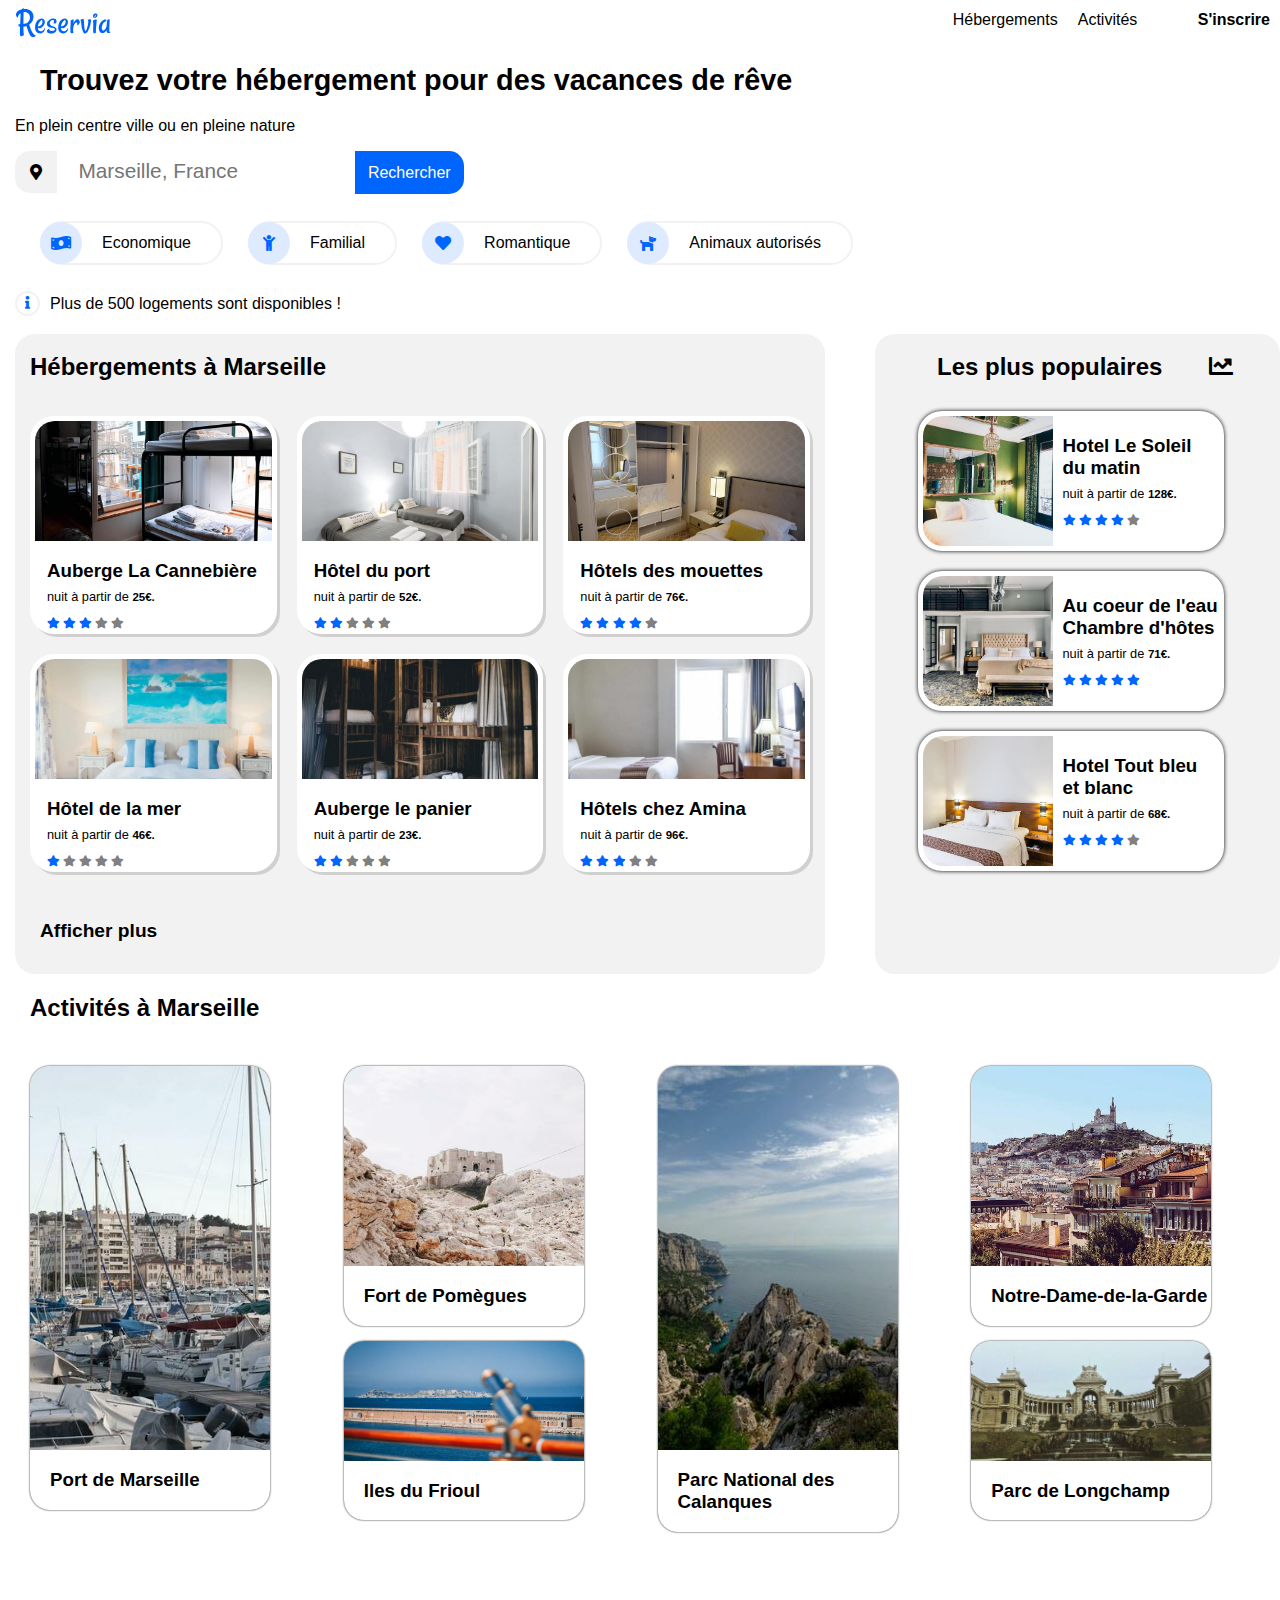
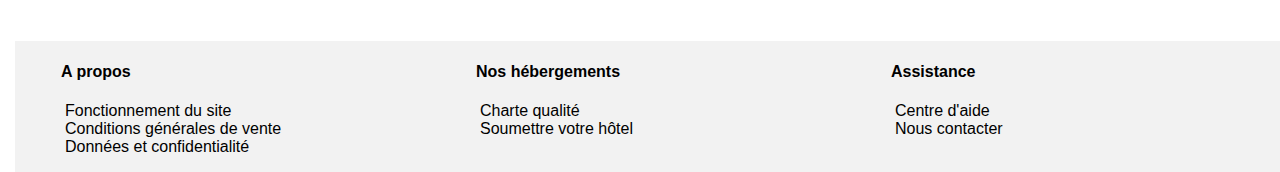
==== index.html @ 9b4f4263 "Add files via upload" ====
<!DOCTYPE html>
<html lang="fr">
  <head>
   
      <meta http-equiv="Content-type" content="text/html; charset=utf-8"/>
       <link rel="icon" href="favicon.ico" />
      <meta name="viewport" content="width=device-width, initial-scale=1.0" />
        <title>Réservia</title>
     

<link rel="preconnect" href="https://fonts.gstatic.com">
    <link href="https://fonts.googleapis.com/css2?family=Raleway:wght@200;400;600;700&display=swap" rel="stylesheet">



                  
          <link href="https://cdnjs.cloudflare.com/ajax/libs/font-awesome/5.15.1/css/all.min.css" rel="stylesheet" />
    
        
        
        <link rel="stylesheet" href="css_P2.css">
        
        
   <!--

  <link rel="stylesheet" href="divers/semantique.css">
  
        <link rel="stylesheet" href="divers/hr.css">
  
  <link rel="stylesheet" href="css/debug0.css"> -->
<style>

</style>
  

</head>
    
    <body>
     
     
      <header>                                                  <!-- Header -->
           
            <img src="images/Reservia.svg" class="logo" alt="logo de Reservia" />
            <!-- Navigation Bar  -->
            <nav>
            <a href="#Hebergements" class="navCAtegory">Hébergements</a>
            <a href="#activiteBox"  class="navCAtegory">Activités</a>
            </nav>
            
            <a href="#" class="navinscrire">S'inscrire</a>
        </header>
        
    
      
      <h1>Trouvez votre hébergement pour des vacances de rêve</h1>
      
      <p> En plein centre ville ou en pleine nature</p>
      
     <form name="rechechehotel">
          <div id="line_search">
      <i class="fas fa-map-marker-alt"> </i>
      
        <input type="text" id="lieux" name="lieux" placeholder="Marseille, France">
        <label class="bt_search">
        <input type="submit" id="input_search" value=""><span></span>
        </label>
    
        
        </div>
        
         <br><!--  en trop! betise les filtres!!!!!!!!!!!!!!!!!!!!!-->
        
          
          <div id="liste_filtres">
            
          <label class="filtre">
  <input type="checkbox"  name="choix" value="cheap">
 <i class="fas fa-money-bill-wave fa-xs icone"></i><span class="filtre_txt">Economique</span>
</label>


<label class="filtre">
  <input type="checkbox" name="choix" value="family">
 <i class="fas fa-child fa-xs icone"></i><span class="filtre_txt">Familial</span>
</label>
<label class="filtre">
  <input type="checkbox"  name="choix" value="love">
   <i class="fas fa-heart fa-xs icone"></i><span class="filtre_txt">Romantique</span>
</label>
<label class="filtre">
  <input type="checkbox" name="choix" value="pet">
  <i class="fas fa-dog fa-xs icone"></i><span class="filtre_txt">Animaux autorisés</span>
</label>

          </div><!-- fin id="liste_filtres" -->
  
         </form>
         
         <div class="info_dispo"><p> <i class="fas fa-info"></i></p><p>
         Plus de 500 logements sont disponibles !</p>
         </div>
          
            
<main id="Hebergements"> <!--pour l'ancre et eviter une balise-->
  <section id="leshotelsBox">
   
    
   
    
    <h2>Hébergements à Marseille</h2>
  
  <div class=les_annonces1>
  
    
   <!--édité le 07/07/2021, 21:03:29-->


   
      <article class="annonce1"><a href="#">
          <div class="cadrephoto_1">
              <img src="images/hotels/marcus-loke-WQJvWU_HZFo-unsplash.jpg
              " alt="Photo auberge la Cannebière"/>
          </div>
          <div class="annonce1_text">
                <h3>Auberge La Cannebière</h3>
                <p>nuit à partir de <strong>25€.</strong></p>
                 <div class="les_etoiles etoile3 ">
                             <i class="fas fa-star"></i>
                             <i class="fas fa-star"></i>
                             <i class="fas fa-star"></i>
                             <i class="fas fa-star"></i>
                             <i class="fas fa-star"></i>
		          </div>
          </div></a>
      </article><!--fin de annonce 1 :  0-->
  
     
   
      <article class="annonce1"><a href="#">
          <div class="cadrephoto_1">
              <img src="images/hotels/fred-kleber-gTbaxaVLvsg-unsplash.jpg
              " alt="Photo Hôtel du port"/>
          </div>
          <div class="annonce1_text">
                <h3>Hôtel du port</h3>
                <p>nuit à partir de <strong>52€.</strong></p>
                 <div class="les_etoiles etoile2 ">
                             <i class="fas fa-star"></i>
                             <i class="fas fa-star"></i>
                             <i class="fas fa-star"></i>
                             <i class="fas fa-star"></i>
                             <i class="fas fa-star"></i>
		          </div>
          </div></a>
      </article><!--fin de annonce 1 :  1-->
  
     
   
      <article class="annonce1"><a href="#">
          <div class="cadrephoto_1">
              <img src="images/hotels/reisetopia-B8WIgxA_PFU-unsplash.jpg
              " alt="Photo Hôtels des mouettes"/>
          </div>
          <div class="annonce1_text">
                <h3>Hôtels des mouettes</h3>
                <p>nuit à partir de <strong>76€.</strong></p>
                 <div class="les_etoiles etoile4 ">
                             <i class="fas fa-star"></i>
                             <i class="fas fa-star"></i>
                             <i class="fas fa-star"></i>
                             <i class="fas fa-star"></i>
                             <i class="fas fa-star"></i>
		          </div>
          </div></a>
      </article><!--fin de annonce 1 :  2-->
  
     
   
      <article class="annonce1"><a href="#">
          <div class="cadrephoto_1">
              <img src="images/hotels/annie-spratt-Eg1qcIitAuA-unsplash.jpg
              " alt="Photo Hôtel de la mer"/>
          </div>
          <div class="annonce1_text">
                <h3>Hôtel de la mer</h3>
                <p>nuit à partir de <strong>46€.</strong></p>
                 <div class="les_etoiles etoile1 ">
                             <i class="fas fa-star"></i>
                             <i class="fas fa-star"></i>
                             <i class="fas fa-star"></i>
                             <i class="fas fa-star"></i>
                             <i class="fas fa-star"></i>
		          </div>
          </div></a>
      </article><!--fin de annonce 1 :  3-->
  
     
   
      <article class="annonce1"><a href="#">
          <div class="cadrephoto_1">
              <img src="images/hotels/nicate-lee-kT-ZyaiwBe0-unsplash.jpg
              " alt="Photo Auberge le panier"/>
          </div>
          <div class="annonce1_text">
                <h3>Auberge le panier</h3>
                <p>nuit à partir de <strong>23€.</strong></p>
                 <div class="les_etoiles etoile2 ">
                             <i class="fas fa-star"></i>
                             <i class="fas fa-star"></i>
                             <i class="fas fa-star"></i>
                             <i class="fas fa-star"></i>
                             <i class="fas fa-star"></i>
		          </div>
          </div></a>
      </article><!--fin de annonce 1 :  4-->
  
     
   
      <article class="annonce1"><a href="#">
          <div class="cadrephoto_1">
              <img src="images/hotels/febrian-zakaria-M6S1WvfW68A-unsplash.jpg
              " alt="Photo Hôtels chez Amina"/>
          </div>
          <div class="annonce1_text">
                <h3>Hôtels chez Amina</h3>
                <p>nuit à partir de <strong>96€.</strong></p>
                 <div class="les_etoiles etoile3 ">
                             <i class="fas fa-star"></i>
                             <i class="fas fa-star"></i>
                             <i class="fas fa-star"></i>
                             <i class="fas fa-star"></i>
                             <i class="fas fa-star"></i>
		          </div>
          </div></a>
      </article><!--fin de annonce 1 :  5-->
  
     <!--fin édition-->
  
     
   
   
     
     </div>
     
    
    <h5>Afficher plus</h5>
</section><!-- fin leshotelsBox -->


 <section id="city_hotelspopu"><h2>Les plus populaires <i class="fas fa-chart-line"></i> </h2>
 
 
 <!--édité le 07/07/2021, 21:04:15-->


      <a  href="#">
      <article class="annonce2">
          <div class="cadrephoto_2">
              <img src="images/hotels/emile-guillemot-Bj_rcSC5XfE-unsplash.jpg" alt="Photo Hotel Le Soleil du matin"/>
          </div>
          <div class="annonce2_text">
              <h3>Hotel Le Soleil du matin</h3>
              <p>nuit à partir de <strong>128€.</strong></p>
              
              
               <div class="les_etoiles etoile4 ">
                             <i class="fas fa-star"></i>
                             <i class="fas fa-star"></i>
                             <i class="fas fa-star"></i>
                             <i class="fas fa-star"></i>
                             <i class="fas fa-star"></i>
		          </div>
          </div>
     </article>
     </a><!--fin de annonce2 0-->

     
      <a  href="#">
      <article class="annonce2">
          <div class="cadrephoto_2">
              <img src="images/hotels/aw-creative-VGs8z60yT2c-unsplash.jpg" alt="Photo Au coeur de l'eau Chambre d'hôtes"/>
          </div>
          <div class="annonce2_text">
              <h3>Au coeur de l'eau Chambre d'hôtes</h3>
              <p>nuit à partir de <strong>71€.</strong></p>
              
              
               <div class="les_etoiles etoile5 ">
                             <i class="fas fa-star"></i>
                             <i class="fas fa-star"></i>
                             <i class="fas fa-star"></i>
                             <i class="fas fa-star"></i>
                             <i class="fas fa-star"></i>
		          </div>
          </div>
     </article>
     </a><!--fin de annonce2 1-->

     
      <a  href="#">
      <article class="annonce2">
          <div class="cadrephoto_2">
              <img src="images/hotels/febrian-zakaria-sjvU0THccQA-unsplash.jpg" alt="Photo Hotel Tout bleu et blanc"/>
          </div>
          <div class="annonce2_text">
              <h3>Hotel Tout bleu et blanc</h3>
              <p>nuit à partir de <strong>68€.</strong></p>
              
              
               <div class="les_etoiles etoile4 ">
                             <i class="fas fa-star"></i>
                             <i class="fas fa-star"></i>
                             <i class="fas fa-star"></i>
                             <i class="fas fa-star"></i>
                             <i class="fas fa-star"></i>
		          </div>
          </div>
     </article>
     </a><!--fin de annonce2 2-->

     
<!--fin édition-->
     
 
  </section><!--fin logements populaires-->
  
</main><!--fin id="resultatslogements"-->




<section id="activiteBox">
    <div><h2>Activités à Marseille</h2></div>
    
    <div id="city_activ">
      
     <!--édité le 07/07/2021, 20:54:02-->

<article class="activboxH"><a  href="#">
        <div class="cadrephoto_3" >
          <img src="images/activites/reno-laithienne-QUgJhdY5Fyk-unsplash.jpg
          " alt="photo du Port de Marseille">
          </div>
              <h3>Port de Marseille</h3></a>
    </article>

    <article class="activboxH"><a  href="#">
        <div class="cadrephoto_3" >
          <img src="images/activites/paul-hermann-QFTrLdQIRhI-unsplash.jpg
          " alt="photo du Fort de Pomègues">
          </div>
              <h3>Fort de Pomègues</h3></a>
    </article>

    <article class="activboxH"><a  href="#">
        <div class="cadrephoto_3" >
          <img src="images/activites/kevin-hikari-rV_Qd1l-VXg-unsplash.jpg
          " alt="Photo des Iles du Frioul">
          </div>
              <h3>Iles du Frioul</h3></a>
    </article>

    <article class="activboxH"><a  href="#">
        <div class="cadrephoto_3" >
          <img src="images/activites/kilyan-sockalingum-NR8-cBCN3aI-unsplash.jpg
          " alt="Photo Parc National des Calanques">
          </div>
              <h3>Parc National des Calanques</h3></a>
    </article>

    <article class="activboxH"><a  href="#">
        <div class="cadrephoto_3" >
          <img src="images/activites/florian-wehde-xW9e8gdotxI-unsplash.jpg
          " alt="Photo de Notre-Dame-de-la-Garde">
          </div>
              <h3>Notre-Dame-de-la-Garde</h3></a>
    </article>

    <article class="activboxH"><a  href="#">
        <div class="cadrephoto_3" >
          <img src="images/activites/lena-paulin-wH2-EJoDcV0-unsplash.jpg
          " alt="Photo du Parc de Longchamp">
          </div>
              <h3>Parc de Longchamp</h3></a>
    </article>

    <!--fin édition-->
      
      
    </div>
      
    </section>
    









        <!-- Footer -->
        <footer>
   
			<div class="foot_txt">
				<h4><a href="divers/index_make.html">A propos</a></h4>
 					<ul>
 						<li>Fonctionnement du site</li>
 						<li>Conditions générales de vente</li>
 						<li>Données et confidentialité</li>
 					</ul>
 				</div>

 			<div class="foot_txt">
 				<h4>Nos hébergements</h4>
 					<ul>
 						<li>Charte qualité</li>
 						<li>Soumettre votre hôtel</li>
 					</ul>
 			</div>

 			<div class="foot_txt">
 				<h4>Assistance</h4>
 					<ul>
 						<li>Centre d'aide</li>
 						<li>Nous contacter</li>
 					</ul>
 			</div>
 			
		</footer>
  
 <!--<script src="divers/P2_js.js"></script> -->
    </body>
</html>
---- css_P2.css ----
/*
Bleu                             #0065FC
  Bleu clair                      #DEEBFF
  Gris                             #F2F2F2

   
*/

/* ____________ à deplacer___________*/

/* ____________ à deplacer___________*/

@import url("https://fonts.googleapis.com/css2?family=Raleway&display=swap");

body {
  max-width: 1280px;
  margin: 0 auto;
  position: relative;

      font-family: "Raleway-Regular","Arial"," Verdana", "sans-serif";
      /*utilisation des polices sur la totalité de la page */
  font-size: 100%; /* nota bene 100% = 16px  - Ailleurs mettre combien de rem - par ex au lieu de 32px mettre 2rem */
  font-size: 1em;
  
  /**/
  padding-left: 15px;
}

a {
  text-decoration: none;
  cursor: pointer;
  color: black;
}


h1 {
  padding-left: 25px;
  font-weight: bolder;
  font-size: 1.8em;
}

h2 {
  padding-left: 15px;
  font-weight: bolder;
  font-size: 1.5em;
}
ul {
 /* list-style-type: none; */
}
h5{ padding-left: 25px;
    font-size: 1.2em;}

* {
  box-sizing: border-box;
}

/*_________________________________________

________________header _________________
*/

*_________________________________________

________________header _________________
*/


/*pbme back-up -redondance*/

header nav a,
.navinscrire {
  text-align: center;
  margin-left: 1em;
  margin-right: 1em;
  padding-top: 1em;
  border-top: 1px solid transparent;
  color: #000;
}


header nav a:hover,
.navinscrire:hover {
  border-top: 1px solid #0065fc;
  color: #0065fc;
}


.navCAtegory {
  width: 120px;
  display: flex;
  justify-content: space-between;

  gap: 20px;
}

/*news*/

.navinscrire {
  padding:10px;
  font-weight: bold;
   border-top: 1px solid transparent;
}

header, header nav{
 
 flex-wrap: wrap;
 display: flex;
  flex-direction: row ;
 
justify-content: flex-end;
}

header nav a{
  text-align:center;
  margin-left: 5px;
  border-top: 1px solid transparent;
  padding:10px;
color:#000;
}
header img{
    margin-right: auto;
}
header a:hover {
  color: grey;
}

header nav a:hover{
  border-top: 1px solid #0065fc;
  color:#0065fc;
}

/*_________________________________________

________________formulaire _________________*/


.titre_filtre {font-size: 1.2em;
  font-weight: bold;
}


#lieux {
    padding-top: 4px;
    padding-bottom: 4px;
    padding-left: 15px;
    border-color: transparent;
    font-size: 1.3em;
}
#lieux:focus {
  border-color: blue;
  }
  
  
  

.filtre .fas{
   display: flex;
    width: 42px;
    height: 42px;
    margin-left:-2px;
    color: #0065FC;
    background-color: #DEEBFF;
    align-items: center;left:;
    justify-content: center;
    font-size: 1rem;
   
  border-radius: 50%;
}


.fa-map-marker-alt {
  padding: 13px 15px;
  border-radius: 15px 0 0 15px;
  background-color: #f2f2f2;
  cursor: pointer;
}

.fa-info {
  font-size: 0.8em;
  padding: 4px;
  margin-right: 8px;
  width: 15px;
  color: #0065fc;
  height: 15px;
  /*
    */
  text-align: center;
  border: 1px solid #f2f2f2;
  border-radius: 50%;
}


.bt_search {
  padding: 13px 13px;
  font-size: 1em;
  color: white;
  background-color: #0065fc;
  border-radius: 0 15px 15px 0;
  cursor: pointer;
}

.bt_search:after{
  content: "Rechercher";
}
.bt_search:hover{box-shadow: 0px 0px 2px #000000;}

.fa,
.fas {
  font-weight: 900;
}



#liste_filtres {
  display: flex;
  align-items: center;
  position: relative;
  flex-flow: row wrap;
 }
 
.filtre {
  display: flex;
  align-items: center;
  border: #f2f2f2 solid 2px;
  height: 44px;
  border-radius:22px;
  margin-left: 25px;
 margin-top: 10px;
  margin-bottom: 10px;
  padding-right: 30px;
  
  /* counter-increment: numero_f; */
  cursor: pointer;
}

  
  .filtre:hover{border:#0065fc solid 2px;}
  
  .filtre:hover .fas,
  .filtre input:checked  ~ .fas{
    color: white;
    background-color: #0065fc;}
  
  .filtre:hover .filtre_txt{color:#0065fc;}
 
/* .filtre input:checked  ~ .filtre {
     background-color: red;
 }*/

 input:checked  ~ .filtre_txt {
  color: #0065fc;text-decoration: underline #0065fc;
 }
 


    
 /* filtre version 1
 input:checked ~ .filtre{
  background-color: #DEEBFF;
  border:#0065fc solid 2px;
}
input:checked ~ .filtre.fas{
    border:#0065fc solid 2px;
}
 
 
 BUG à venir !important!important!important
 */
.filtre input ,#input_search, label input{
  position: absolute;
  opacity: 0;
  cursor: pointer;
  height: 0;
  width: 0;
}

.filtre_txt {
  padding-left: 20px;
}

liste_filtres p {
  font-size: 1, 3em;
}
.fa-info{
    display: flex;
    color: #0065FC;
    border:#F2F2F2 solid 2px;
    width: 25px;
    height: 25px;
    border-radius: 50%;
    justify-content: center;
    align-items: center;
    margin-bottom: 2px;
    margin-right: 10px;
}

.info_dispo {display: flex;align-items: center;}

.infos p {
  	font-size: 1.1em;
  	margin-left: 0;
  	margin-top: 20px;
}

/*____________________________________________
____________________________ hebergement and co
________________________________________________

*/


main {
  display: flex;
  flex-flow: row wrap;
  justify-content: space-between;
  gap: 30px;
   /*
  
  margin: 0 50px;

  gap: 50px;
  oups */
}

#leshotelsBox {
  display: flex;
  flex-direction: column;
  flex-wrap: wrap;
  border-radius: 20px;
  background: #f2f2f2;

  /*padding: 10px*/
  flex: 2;
}

#city_hotelspopu
   {
 
    display:flex;
    flex:1;
    flex-direction: column;
    align-items:center;
   /*  justify-content:center;*/
   border-radius: 20px;
   background:#F2F2F2;
   margin-left:20px;
  
     }

#city_activ {
  /*border: 1px solid blue; */
  display: flex;
  flex-direction: column;
  flex-wrap: wrap;
  margin-left: 50px;
  height: 600px;
  padding: 10px;
}



/*____________________________________________
____________________________ cadre photo
________________________________________________

*/
.cadrephoto_1 {
  height: 120px;
  border-radius: 20px 20px 0 0;
  overflow: hidden;
}

.cadrephoto_2 {
  /* a factoriser ? */
  height: 130px;
  width: 130px;
  min-width: 130px;
  border-radius: 20px 0 0 20px;
  overflow: hidden;
}
.cadrephoto_3{
  height: 120px;
  flex 1;
  /*width: 240px*/;
  border-radius: 20px 20px 0 0;
  overflow: hidden;
  
}

.cadrephoto_1 img,
.cadrephoto_2 img,
.cadrephoto_3 img {
  object-fit: cover;
  width: 100%;
  height: 100%;
}

/*____________________________________________
____________________________ "hotel normaux"
________________________________________________

*/


.les_annonces1 {
  display: flex;
  gap: 10px;
  flex-wrap: wrap;
  padding: 10px;
}

.annonce1 {
  display: flex;
  flex-direction: column;

  margin: 5px;
  border: 5px solid #fff;
  border-radius: 24px;
  background: #fff;
  width: 180px;
  box-shadow: 3px 3px hsl(0, 0%, 50%, 0.3);
  /*box-shadow: 0px 0px 8px #000000;*/
  flex: 1;
  min-width: 240px;
}
.annonce1:hover{cursor: pointer;}
.annonce1_text {
display: flex;
flex-direction:column;
/*justify-content: flex-start;
line-height: 1px;
*/
margin-left: 12px;
  margin-top: 0px;
}

/*____________________________________________
____________________________ hotel popu
________________________________________________

*/
.fa-chart-line{margin-left: 40px}

.annonce2 {
  display: flex;
  margin: 10px;
  border: 5px solid #fff;
  border-radius: 24px;
  width: 90%;
  max-width: 320px;
  /*height: 140px;*/
  background: white;
  box-shadow: 0px 0px 4px #000000;
}


.annonce2_text {
  flex 3;
   /*background: red;*/
   
  min-width 100px;
  margin-left: 10px;
  
  margin-top: 0px;
}


/*________________________________________________
                gestion des étoiles
                .etoile0 .fa-star{color: grey;}
__________________________________________________*/

.les_etoiles{ font-size: 0.7em;
    color: grey;
}



.etoile1 .fa-star:nth-child(1){color: #0065FC;}

.etoile2 .fa-star:nth-child(1),.etoile2 .fa-star:nth-child(2) {color: #0065FC;}
.etoile3 .fa-star:nth-child(1), .etoile3 .fa-star:nth-child(2), .etoile3 .fa-star:nth-child(3){color: #0065FC;}
.etoile4 .fa-star:nth-child(1), .etoile4 .fa-star:nth-child(2), .etoile4 .fa-star:nth-child(3),.etoile4 .fa-star:nth-child(4){color: #0065FC;}
.etoile5 .fa-star{color: #0065FC;}
/*____________________________________________
____________________________ Activité
________________________________________________

*/

/*.activboxH:nth-child(3n-3) .cadrephoto_3 {
  height: 240px;
 
} */


 #city_activ {padding-left:0px;margin-left:0px;}

.activboxH:nth-child(3n-2) .cadrephoto_3 {
  height: 384px;
}
.activboxH:nth-child(3n-1) .cadrephoto_3 {
  height: 200px;
}

.activboxH {
  display: flex;
  flex-direction: column;
  margin-top: 15px;
  margin-left: 15px;
  border-radius: 20px;
  background: #fff;
  width: 240px;
  box-shadow: 0px 0px 2px #000000;
}

.activboxH p {
  margin-left: 12px;
}

.activboxH:hover {
  background: #f2f2f2;
  box-shadow: 0px 0px 4px #000000;
  cursor: pointer;
   transition: background-color 0.2s;
}

.activboxH h3{padding-left: 20px}



.annonce1_text > p ,.annonce2_text > p {
  font-size: 0.9em;
  line-height : 1.2;
 /* margin: 0px;
  padding:0px; */
}

.annonce1_text p ,.annonce2_text  p{
  
  font-size: 0.8em;
  margin-top: -12px;
  padding:0px;
}
.annonce1_text strong, .annonce2_text strong {
  font-size: 0.9em;
}

.les_annonces2 {
  display: flex;
  width: 100%;
  flex-grow: 1;

}




footer {
  background: #f2f2f2;
  display: flex;
  justify-content: space-between;
  padding-right: 40px;
  flex-wrap: wrap;
  gap: 20px;
}

footer .foot_txt {
  flex: 28%;
  padding-left: 10px;
  /*display: flex;
  justify-content: flex-start;
  
  flex-direction: column;
  */
  
  
}

footer h4 {
   padding-left: 36px;
  
}
footer li {
 list-style-type: none;
  cursor: pointer;
}
footer li:hover{
color: #0065FC;
}




/*_____________________

----------- @media query
_____________________*/


@media only screen and (max-width: 990px) {
  
  #city_activ {
    height: auto;
    align-items: center;
    
     margin-left: 50px;
    /*justify-content: center;*/
    width: 80px;
    
  }
  
.activboxH:nth-child(3n-2)  {
  min-width: 450px;
}
.activboxH:nth-child(3n-1)  {
  min-width: 300px;
}
.activboxH:nth-child(3n) {
  min-width: 160px;
}
  
  main {flex-wrap: wrap-reverse}
 #city_hotelspopu {
   
    width: 100%;
    margin-left: 0px;
    margin-bottom: 10px;
    border-radius: 0px;
  }
  
}

/*_____________________

----------- @media query
_____________________*/

@media only screen and (max-width: 767px) {
  
  .annonce2 {
    min-width:330px;
  }
  .activboxH  {
  min-width: 90%px;
}
  
}
/*_____________________

----------- @media query
_____________________*/

@media only screen and (max-width: 700px) {
  
 header nav{width:100%;
   justify-content:center;
 }
 
 header nav a{
   width:100%;
 }
 
.subscribe {
    order: 2;
  }
  header nav {
    order: 3;
  }
  
  header nav{
    color:red;
    width:100%;}
  
 header nav a{
   width:50%;  
border-bottom: 1px solid transparent;
     }
     
   header nav a:hover{border-bottom: 1px solid #0065fc;border-top: 1px solid transparent;}
  
  /*--------manip formulaire-------------*/

 .titre_filtre {width:100%;}

 .bt_search{border-radius:15px; }
  
 .bt_search:after{
  font-family: 'Font Awesome 5 Free';
   content: "\f002";
font-weight: 900;color:white;
  }
  
  
   #city_activ {padding-left:0px;margin-left:0px;}/*De base?*/
   
 
  

  
  
}

@media only screen and (max-width: 450px) {
 /* body{
      Betise_____
     padding-left: 0px;
  } */
  
  #city_hotelspopu, footer {
      margin-left:-15px;
      width:100%;
  }
  
   
  
  .annonce2,.annonce1 {
    width:90%;}
  #lieux {
    width: 150px;
   padding-left: 5px;
 font-size: 1em;
}
.filtre{
 padding-left: 2px;
 font-size: 0.8em;   
    }


footer{
        /*flex-direction: column;*/
    }
/*.numero_f()*/
  
}
---- divers/semantique.css ----
/*
css pouranalyse semantique rapide
*/

nav: after {


    content: '';
   /* position: absolute;*/
    top: -3px;
    left: -3px;
    bottom: -3px;
    right: -3px;
    border: 1px #888 solid;
}

section{
 /* border: 1px green solid;*/
   outline: solid 4px rgba(0, 255, 0, 0.6);
   counter-increment: numero_1;
  
}
section:before{
    content: 'balise section 'counter(numero_1);
    color: green;
  
}

main{outline: solid 4px rgba(255, 0, 0, 0.6);}

main:before{
    content: 'balise main';
    color: red;
  
}
article{
  /*border: 1px blue solid;*/
   outline: solid 4px rgba(0, 0, 255, 0.6);
    counter-increment: numero_2;
}
article:before{
    content: 'tag article 'counter(numero_1)'-'counter(numero_2);
    color: blue;
  
}
footer{border: 1px coral solid;}
footer:before{
    content: 'balise footer';
    color: coral;
  
}
header{border: 1px olive solid;}
header:before{
    content: 'balise header';
    color: olive;
  
}
nav{border: 1px orange solid;}
nav:before{
    content: 'balise nav';
    color: orange;
    
  
}
aside{border: 1px red solid;}

aside:before{
    content: 'balise aside';
    color: red;
    
  
}
form{border: 1px olive solid;
  background-color: #F8F8FF;
}
form:before{
    content: 'balise form';
    color: olive;
  
}
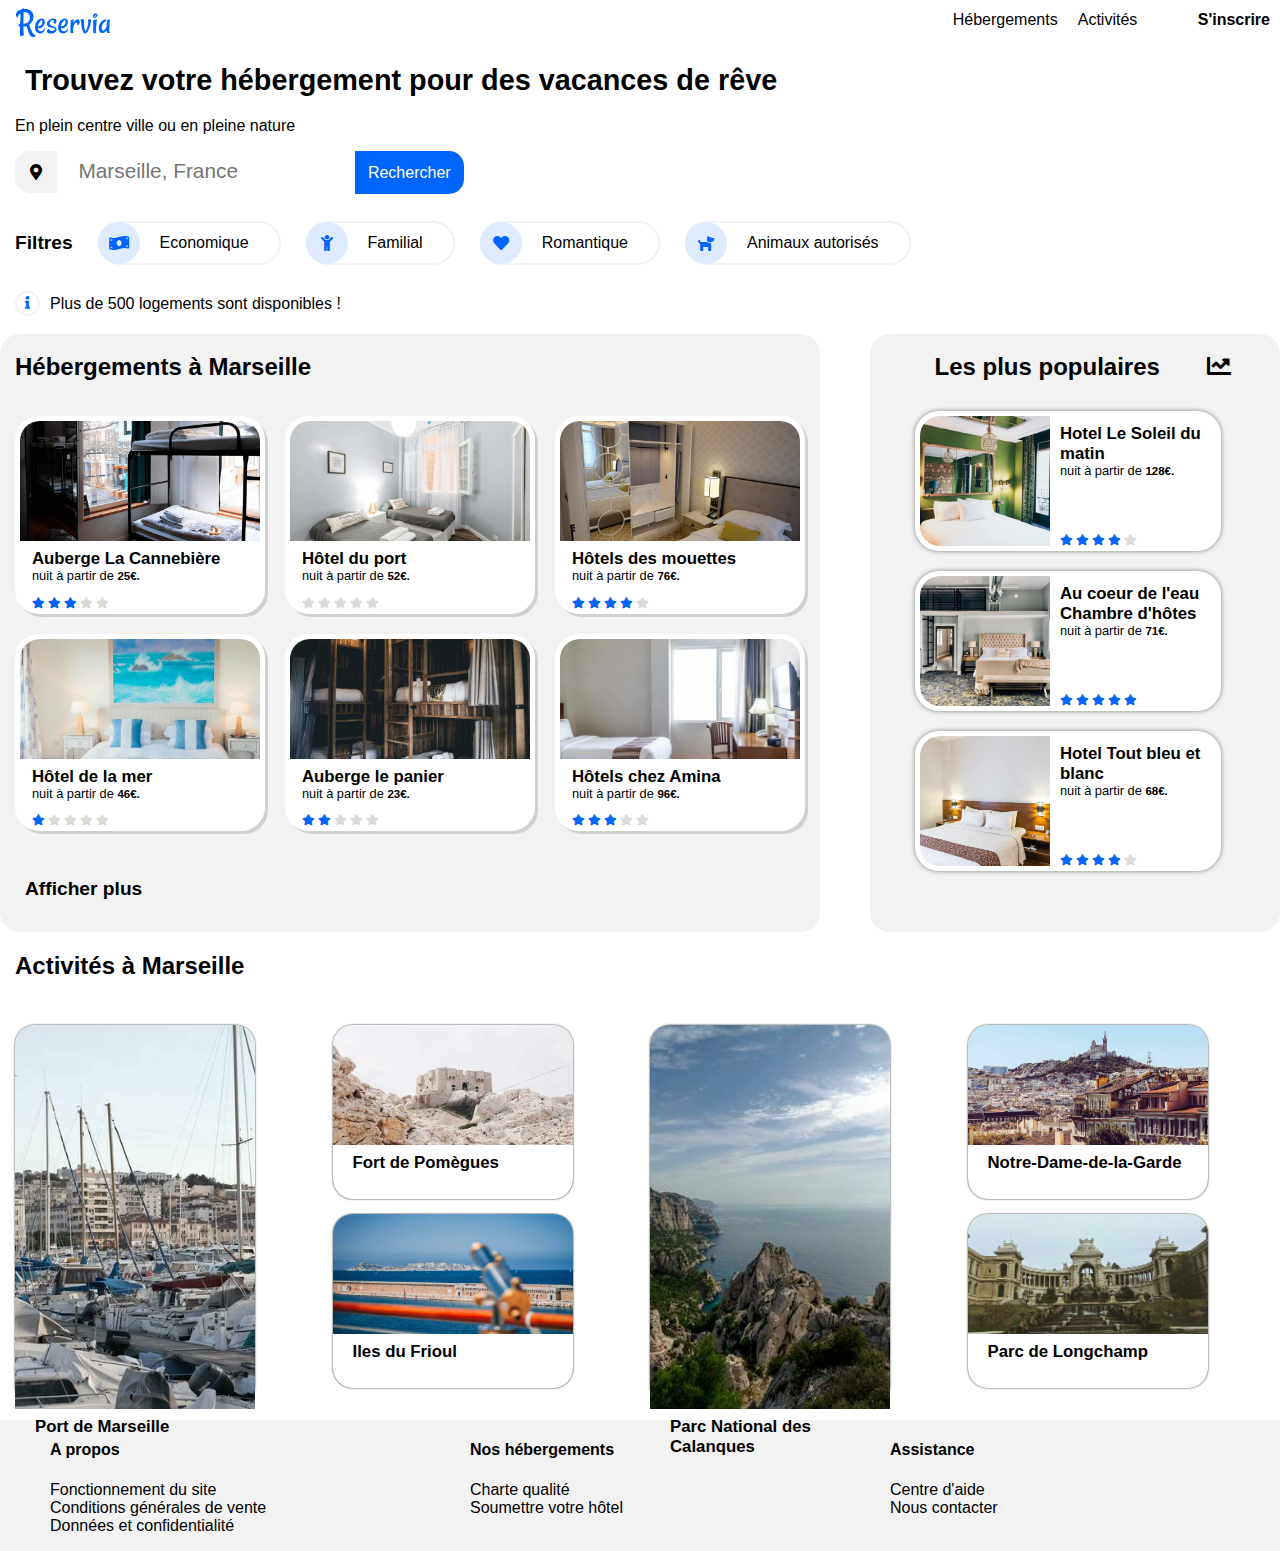
==== commit 0c0335e8: "Add files via upload" ====
--- a/index.html
+++ b/index.html
@@ -1,435 +1,451 @@
 <!DOCTYPE html>
 <html lang="fr">
   <head>
-   
-      <meta http-equiv="Content-type" content="text/html; charset=utf-8"/>
-       <link rel="icon" href="favicon.ico" />
-      <meta name="viewport" content="width=device-width, initial-scale=1.0" />
-        <title>Réservia</title>
-     
-
-<link rel="preconnect" href="https://fonts.gstatic.com">
-    <link href="https://fonts.googleapis.com/css2?family=Raleway:wght@200;400;600;700&display=swap" rel="stylesheet">
-
-
-
-                  
-          <link href="https://cdnjs.cloudflare.com/ajax/libs/font-awesome/5.15.1/css/all.min.css" rel="stylesheet" />
-    
-        
-        
-        <link rel="stylesheet" href="css_P2.css">
-        
-        
-   <!--
+    <meta http-equiv="Content-type" content="text/html; charset=utf-8" />
+    <link rel="icon" href="favicon.ico" />
+    <meta name="viewport" content="width=device-width, initial-scale=1.0" />
+    <title>Réservia</title>
+
+    <link rel="preconnect" href="https://fonts.gstatic.com" />
+    <link
+      href="https://fonts.googleapis.com/css2?family=Raleway:wght@200;400;600;700&display=swap"
+      rel="stylesheet"
+    />
+
+    <link
+      href="https://cdnjs.cloudflare.com/ajax/libs/font-awesome/5.15.1/css/all.min.css"
+      rel="stylesheet"
+    />
+
+    <link rel="stylesheet" href="css_P2.css" />
+
+    <!--
 
   <link rel="stylesheet" href="divers/semantique.css">
   
         <link rel="stylesheet" href="divers/hr.css">
   
   <link rel="stylesheet" href="css/debug0.css"> -->
-<style>
-
-</style>
-  
-
-</head>
-    
-    <body>
-     
-     
-      <header>                                                  <!-- Header -->
-           
-            <img src="images/Reservia.svg" class="logo" alt="logo de Reservia" />
-            <!-- Navigation Bar  -->
-            <nav>
-            <a href="#Hebergements" class="navCAtegory">Hébergements</a>
-            <a href="#activiteBox"  class="navCAtegory">Activités</a>
-            </nav>
-            
-            <a href="#" class="navinscrire">S'inscrire</a>
-        </header>
-        
-    
-      
-      <h1>Trouvez votre hébergement pour des vacances de rêve</h1>
-      
-      <p> En plein centre ville ou en pleine nature</p>
-      
-     <form name="rechechehotel">
-          <div id="line_search">
-      <i class="fas fa-map-marker-alt"> </i>
-      
-        <input type="text" id="lieux" name="lieux" placeholder="Marseille, France">
+    <style></style>
+  </head>
+
+  <body>
+    <header>
+      <!-- Header -->
+
+      <img src="images/Reservia.svg" class="logo" alt="logo de Reservia" />
+      <!-- Navigation Bar  -->
+      <nav>
+        <a href="#Hebergements" class="navCAtegory">Hébergements</a>
+        <a href="#activiteBox" class="navCAtegory">Activités</a>
+      </nav>
+
+      <a href="#" class="navinscrire">S'inscrire</a>
+    </header>
+
+    <h1>Trouvez votre hébergement pour des vacances de rêve</h1>
+
+    <p>En plein centre ville ou en pleine nature</p>
+
+    <form name="rechechehotel">
+      <div id="line_search">
+        <i class="fas fa-map-marker-alt"> </i>
+
+        <input
+          type="text"
+          id="lieux"
+          name="lieux"
+          placeholder="Marseille, France"
+        />
         <label class="bt_search">
-        <input type="submit" id="input_search" value=""><span></span>
+          <input type="submit" id="input_search" value="" /><span></span>
         </label>
-    
-        
-        </div>
-        
-         <br><!--  en trop! betise les filtres!!!!!!!!!!!!!!!!!!!!!-->
-        
-          
-          <div id="liste_filtres">
-            
-          <label class="filtre">
-  <input type="checkbox"  name="choix" value="cheap">
- <i class="fas fa-money-bill-wave fa-xs icone"></i><span class="filtre_txt">Economique</span>
-</label>
-
-
-<label class="filtre">
-  <input type="checkbox" name="choix" value="family">
- <i class="fas fa-child fa-xs icone"></i><span class="filtre_txt">Familial</span>
-</label>
-<label class="filtre">
-  <input type="checkbox"  name="choix" value="love">
-   <i class="fas fa-heart fa-xs icone"></i><span class="filtre_txt">Romantique</span>
-</label>
-<label class="filtre">
-  <input type="checkbox" name="choix" value="pet">
-  <i class="fas fa-dog fa-xs icone"></i><span class="filtre_txt">Animaux autorisés</span>
-</label>
-
-          </div><!-- fin id="liste_filtres" -->
-  
-         </form>
-         
-         <div class="info_dispo"><p> <i class="fas fa-info"></i></p><p>
-         Plus de 500 logements sont disponibles !</p>
-         </div>
-          
-            
-<main id="Hebergements"> <!--pour l'ancre et eviter une balise-->
-  <section id="leshotelsBox">
-   
-    
-   
-    
-    <h2>Hébergements à Marseille</h2>
-  
-  <div class=les_annonces1>
-  
-    
-   <!--édité le 07/07/2021, 21:03:29-->
-
-
-   
-      <article class="annonce1"><a href="#">
-          <div class="cadrephoto_1">
-              <img src="images/hotels/marcus-loke-WQJvWU_HZFo-unsplash.jpg
-              " alt="Photo auberge la Cannebière"/>
-          </div>
-          <div class="annonce1_text">
+      </div>
+
+      <br /><!--  en trop! betise les filtres!!!!!!!!!!!!!!!!!!!!!-->
+
+      <div id="liste_filtres">
+          <div class="titre_filtre">Filtres</div>
+        <label class="filtre">
+          <input type="checkbox" name="choix" value="cheap" />
+          <i class="fas fa-money-bill-wave fa-xs icone"></i
+          ><span class="filtre_txt">Economique</span>
+        </label>
+
+        <label class="filtre">
+          <input type="checkbox" name="choix" value="family" />
+          <i class="fas fa-child fa-xs icone"></i
+          ><span class="filtre_txt">Familial</span>
+        </label>
+        <label class="filtre">
+          <input type="checkbox" name="choix" value="love" />
+          <i class="fas fa-heart fa-xs icone"></i
+          ><span class="filtre_txt">Romantique</span>
+        </label>
+        <label class="filtre">
+          <input type="checkbox" name="choix" value="pet" />
+          <i class="fas fa-dog fa-xs icone"></i
+          ><span class="filtre_txt">Animaux autorisés</span>
+        </label>
+      </div>
+      <!-- fin id="liste_filtres" -->
+    </form>
+
+    <div class="info_dispo">
+      <p><i class="fas fa-info"></i></p>
+      <p>Plus de 500 logements sont disponibles !</p>
+    </div>
+
+    <main id="Hebergements">
+      <!--pour l'ancre et eviter une balise-->
+      <section id="leshotelsBox">
+        <h2>Hébergements à Marseille</h2>
+
+        <div class="les_annonces1">
+          <!--édité le 07/07/2021, 21:03:29-->
+
+          <article class="annonce1">
+            <a href="#">
+              <div class="cadrephoto_1">
+                <img
+                  src="images/hotels/marcus-loke-WQJvWU_HZFo-unsplash.jpg
+              "
+                  alt="Photo auberge la Cannebière"
+                />
+              </div>
+              <div class="annonce1_text">
                 <h3>Auberge La Cannebière</h3>
                 <p>nuit à partir de <strong>25€.</strong></p>
-                 <div class="les_etoiles etoile3 ">
-                             <i class="fas fa-star"></i>
-                             <i class="fas fa-star"></i>
-                             <i class="fas fa-star"></i>
-                             <i class="fas fa-star"></i>
-                             <i class="fas fa-star"></i>
-		          </div>
-          </div></a>
-      </article><!--fin de annonce 1 :  0-->
-  
-     
-   
-      <article class="annonce1"><a href="#">
-          <div class="cadrephoto_1">
-              <img src="images/hotels/fred-kleber-gTbaxaVLvsg-unsplash.jpg
-              " alt="Photo Hôtel du port"/>
-          </div>
-          <div class="annonce1_text">
+                <div class="les_etoiles etoile3">
+                  <i class="fas fa-star"></i>
+                  <i class="fas fa-star"></i>
+                  <i class="fas fa-star"></i>
+                  <i class="fas fa-star"></i>
+                  <i class="fas fa-star"></i>
+                </div></div
+            ></a>
+          </article>
+          <!--fin de annonce 1 :  0-->
+
+          <article class="annonce1">
+            <a href="#">
+              <div class="cadrephoto_1">
+                <img
+                  src="images/hotels/fred-kleber-gTbaxaVLvsg-unsplash.jpg
+              "
+                  alt="Photo Hôtel du port"
+                />
+              </div>
+              <div class="annonce1_text">
                 <h3>Hôtel du port</h3>
                 <p>nuit à partir de <strong>52€.</strong></p>
-                 <div class="les_etoiles etoile2 ">
-                             <i class="fas fa-star"></i>
-                             <i class="fas fa-star"></i>
-                             <i class="fas fa-star"></i>
-                             <i class="fas fa-star"></i>
-                             <i class="fas fa-star"></i>
-		          </div>
-          </div></a>
-      </article><!--fin de annonce 1 :  1-->
-  
-     
-   
-      <article class="annonce1"><a href="#">
-          <div class="cadrephoto_1">
-              <img src="images/hotels/reisetopia-B8WIgxA_PFU-unsplash.jpg
-              " alt="Photo Hôtels des mouettes"/>
-          </div>
-          <div class="annonce1_text">
+                <div class="les_etoiles etoile0">
+                  <i class="fas fa-star"></i>
+                  <i class="fas fa-star"></i>
+                  <i class="fas fa-star"></i>
+                  <i class="fas fa-star"></i>
+                  <i class="fas fa-star"></i>
+                </div></div
+            ></a>
+          </article>
+          <!--fin de annonce 1 :  1-->
+
+          <article class="annonce1">
+            <a href="#">
+              <div class="cadrephoto_1">
+                <img
+                  src="images/hotels/reisetopia-B8WIgxA_PFU-unsplash.jpg
+              "
+                  alt="Photo Hôtels des mouettes"
+                />
+              </div>
+              <div class="annonce1_text">
                 <h3>Hôtels des mouettes</h3>
                 <p>nuit à partir de <strong>76€.</strong></p>
-                 <div class="les_etoiles etoile4 ">
-                             <i class="fas fa-star"></i>
-                             <i class="fas fa-star"></i>
-                             <i class="fas fa-star"></i>
-                             <i class="fas fa-star"></i>
-                             <i class="fas fa-star"></i>
-		          </div>
-          </div></a>
-      </article><!--fin de annonce 1 :  2-->
-  
-     
-   
-      <article class="annonce1"><a href="#">
-          <div class="cadrephoto_1">
-              <img src="images/hotels/annie-spratt-Eg1qcIitAuA-unsplash.jpg
-              " alt="Photo Hôtel de la mer"/>
-          </div>
-          <div class="annonce1_text">
+                <div class="les_etoiles etoile4">
+                  <i class="fas fa-star"></i>
+                  <i class="fas fa-star"></i>
+                  <i class="fas fa-star"></i>
+                  <i class="fas fa-star"></i>
+                  <i class="fas fa-star"></i>
+                </div></div
+            ></a>
+          </article>
+          <!--fin de annonce 1 :  2-->
+
+          <article class="annonce1">
+            <a href="#">
+              <div class="cadrephoto_1">
+                <img
+                  src="images/hotels/annie-spratt-Eg1qcIitAuA-unsplash.jpg
+              "
+                  alt="Photo Hôtel de la mer"
+                />
+              </div>
+              <div class="annonce1_text">
                 <h3>Hôtel de la mer</h3>
                 <p>nuit à partir de <strong>46€.</strong></p>
-                 <div class="les_etoiles etoile1 ">
-                             <i class="fas fa-star"></i>
-                             <i class="fas fa-star"></i>
-                             <i class="fas fa-star"></i>
-                             <i class="fas fa-star"></i>
-                             <i class="fas fa-star"></i>
-		          </div>
-          </div></a>
-      </article><!--fin de annonce 1 :  3-->
-  
-     
-   
-      <article class="annonce1"><a href="#">
-          <div class="cadrephoto_1">
-              <img src="images/hotels/nicate-lee-kT-ZyaiwBe0-unsplash.jpg
-              " alt="Photo Auberge le panier"/>
-          </div>
-          <div class="annonce1_text">
+                <div class="les_etoiles etoile1">
+                  <i class="fas fa-star"></i>
+                  <i class="fas fa-star"></i>
+                  <i class="fas fa-star"></i>
+                  <i class="fas fa-star"></i>
+                  <i class="fas fa-star"></i>
+                </div></div
+            ></a>
+          </article>
+          <!--fin de annonce 1 :  3-->
+
+          <article class="annonce1">
+            <a href="#">
+              <div class="cadrephoto_1">
+                <img
+                  src="images/hotels/nicate-lee-kT-ZyaiwBe0-unsplash.jpg
+              "
+                  alt="Photo Auberge le panier"
+                />
+              </div>
+              <div class="annonce1_text">
                 <h3>Auberge le panier</h3>
                 <p>nuit à partir de <strong>23€.</strong></p>
-                 <div class="les_etoiles etoile2 ">
-                             <i class="fas fa-star"></i>
-                             <i class="fas fa-star"></i>
-                             <i class="fas fa-star"></i>
-                             <i class="fas fa-star"></i>
-                             <i class="fas fa-star"></i>
-		          </div>
-          </div></a>
-      </article><!--fin de annonce 1 :  4-->
-  
-     
-   
-      <article class="annonce1"><a href="#">
-          <div class="cadrephoto_1">
-              <img src="images/hotels/febrian-zakaria-M6S1WvfW68A-unsplash.jpg
-              " alt="Photo Hôtels chez Amina"/>
-          </div>
-          <div class="annonce1_text">
+                <div class="les_etoiles etoile2">
+                  <i class="fas fa-star"></i>
+                  <i class="fas fa-star"></i>
+                  <i class="fas fa-star"></i>
+                  <i class="fas fa-star"></i>
+                  <i class="fas fa-star"></i>
+                </div></div
+            ></a>
+          </article>
+          <!--fin de annonce 1 :  4-->
+
+          <article class="annonce1">
+            <a href="#">
+              <div class="cadrephoto_1">
+                <img
+                  src="images/hotels/febrian-zakaria-M6S1WvfW68A-unsplash.jpg
+              "
+                  alt="Photo Hôtels chez Amina"
+                />
+              </div>
+              <div class="annonce1_text">
                 <h3>Hôtels chez Amina</h3>
                 <p>nuit à partir de <strong>96€.</strong></p>
-                 <div class="les_etoiles etoile3 ">
-                             <i class="fas fa-star"></i>
-                             <i class="fas fa-star"></i>
-                             <i class="fas fa-star"></i>
-                             <i class="fas fa-star"></i>
-                             <i class="fas fa-star"></i>
-		          </div>
-          </div></a>
-      </article><!--fin de annonce 1 :  5-->
-  
-     <!--fin édition-->
-  
-     
-   
-   
-     
-     </div>
-     
-    
-    <h5>Afficher plus</h5>
-</section><!-- fin leshotelsBox -->
-
-
- <section id="city_hotelspopu"><h2>Les plus populaires <i class="fas fa-chart-line"></i> </h2>
- 
- 
- <!--édité le 07/07/2021, 21:04:15-->
-
-
-      <a  href="#">
-      <article class="annonce2">
-          <div class="cadrephoto_2">
-              <img src="images/hotels/emile-guillemot-Bj_rcSC5XfE-unsplash.jpg" alt="Photo Hotel Le Soleil du matin"/>
-          </div>
-          <div class="annonce2_text">
+                <div class="les_etoiles etoile3">
+                  <i class="fas fa-star"></i>
+                  <i class="fas fa-star"></i>
+                  <i class="fas fa-star"></i>
+                  <i class="fas fa-star"></i>
+                  <i class="fas fa-star"></i>
+                </div></div
+            ></a>
+          </article>
+          <!--fin de annonce 1 :  5-->
+
+          <!--fin édition-->
+        </div>
+
+        <h5>Afficher plus</h5>
+      </section>
+      <!-- fin leshotelsBox -->
+
+      <section id="city_hotelspopu">
+        <h2>Les plus populaires <i class="fas fa-chart-line"></i></h2>
+
+        <!--édité le 07/07/2021, 21:04:15-->
+
+        <a href="#">
+          <article class="annonce2">
+            <div class="cadrephoto_2">
+              <img
+                src="images/hotels/emile-guillemot-Bj_rcSC5XfE-unsplash.jpg"
+                alt="Photo Hotel Le Soleil du matin"
+              />
+            </div>
+            <div class="annonce2_text">
               <h3>Hotel Le Soleil du matin</h3>
               <p>nuit à partir de <strong>128€.</strong></p>
-              
-              
-               <div class="les_etoiles etoile4 ">
-                             <i class="fas fa-star"></i>
-                             <i class="fas fa-star"></i>
-                             <i class="fas fa-star"></i>
-                             <i class="fas fa-star"></i>
-                             <i class="fas fa-star"></i>
-		          </div>
-          </div>
-     </article>
-     </a><!--fin de annonce2 0-->
-
-     
-      <a  href="#">
-      <article class="annonce2">
-          <div class="cadrephoto_2">
-              <img src="images/hotels/aw-creative-VGs8z60yT2c-unsplash.jpg" alt="Photo Au coeur de l'eau Chambre d'hôtes"/>
-          </div>
-          <div class="annonce2_text">
+
+              <div class="les_etoiles etoile4">
+                <i class="fas fa-star"></i>
+                <i class="fas fa-star"></i>
+                <i class="fas fa-star"></i>
+                <i class="fas fa-star"></i>
+                <i class="fas fa-star"></i>
+              </div>
+            </div>
+          </article> </a
+        ><!--fin de annonce2 0-->
+
+        <a href="#">
+          <article class="annonce2">
+            <div class="cadrephoto_2">
+              <img
+                src="images/hotels/aw-creative-VGs8z60yT2c-unsplash.jpg"
+                alt="Photo Au coeur de l'eau Chambre d'hôtes"
+              />
+            </div>
+            <div class="annonce2_text">
               <h3>Au coeur de l'eau Chambre d'hôtes</h3>
               <p>nuit à partir de <strong>71€.</strong></p>
-              
-              
-               <div class="les_etoiles etoile5 ">
-                             <i class="fas fa-star"></i>
-                             <i class="fas fa-star"></i>
-                             <i class="fas fa-star"></i>
-                             <i class="fas fa-star"></i>
-                             <i class="fas fa-star"></i>
-		          </div>
-          </div>
-     </article>
-     </a><!--fin de annonce2 1-->
-
-     
-      <a  href="#">
-      <article class="annonce2">
-          <div class="cadrephoto_2">
-              <img src="images/hotels/febrian-zakaria-sjvU0THccQA-unsplash.jpg" alt="Photo Hotel Tout bleu et blanc"/>
-          </div>
-          <div class="annonce2_text">
+
+              <div class="les_etoiles etoile5">
+                <i class="fas fa-star"></i>
+                <i class="fas fa-star"></i>
+                <i class="fas fa-star"></i>
+                <i class="fas fa-star"></i>
+                <i class="fas fa-star"></i>
+              </div>
+            </div>
+          </article> </a
+        ><!--fin de annonce2 1-->
+
+        <a href="#">
+          <article class="annonce2">
+            <div class="cadrephoto_2">
+              <img
+                src="images/hotels/febrian-zakaria-sjvU0THccQA-unsplash.jpg"
+                alt="Photo Hotel Tout bleu et blanc"
+              />
+            </div>
+            <div class="annonce2_text">
               <h3>Hotel Tout bleu et blanc</h3>
               <p>nuit à partir de <strong>68€.</strong></p>
-              
-              
-               <div class="les_etoiles etoile4 ">
-                             <i class="fas fa-star"></i>
-                             <i class="fas fa-star"></i>
-                             <i class="fas fa-star"></i>
-                             <i class="fas fa-star"></i>
-                             <i class="fas fa-star"></i>
-		          </div>
-          </div>
-     </article>
-     </a><!--fin de annonce2 2-->
-
-     
-<!--fin édition-->
-     
- 
-  </section><!--fin logements populaires-->
-  
-</main><!--fin id="resultatslogements"-->
-
-
-
-
-<section id="activiteBox">
-    <div><h2>Activités à Marseille</h2></div>
-    
-    <div id="city_activ">
-      
-     <!--édité le 07/07/2021, 20:54:02-->
-
-<article class="activboxH"><a  href="#">
-        <div class="cadrephoto_3" >
-          <img src="images/activites/reno-laithienne-QUgJhdY5Fyk-unsplash.jpg
-          " alt="photo du Port de Marseille">
-          </div>
-              <h3>Port de Marseille</h3></a>
-    </article>
-
-    <article class="activboxH"><a  href="#">
-        <div class="cadrephoto_3" >
-          <img src="images/activites/paul-hermann-QFTrLdQIRhI-unsplash.jpg
-          " alt="photo du Fort de Pomègues">
-          </div>
-              <h3>Fort de Pomègues</h3></a>
-    </article>
-
-    <article class="activboxH"><a  href="#">
-        <div class="cadrephoto_3" >
-          <img src="images/activites/kevin-hikari-rV_Qd1l-VXg-unsplash.jpg
-          " alt="Photo des Iles du Frioul">
-          </div>
-              <h3>Iles du Frioul</h3></a>
-    </article>
-
-    <article class="activboxH"><a  href="#">
-        <div class="cadrephoto_3" >
-          <img src="images/activites/kilyan-sockalingum-NR8-cBCN3aI-unsplash.jpg
-          " alt="Photo Parc National des Calanques">
-          </div>
-              <h3>Parc National des Calanques</h3></a>
-    </article>
-
-    <article class="activboxH"><a  href="#">
-        <div class="cadrephoto_3" >
-          <img src="images/activites/florian-wehde-xW9e8gdotxI-unsplash.jpg
-          " alt="Photo de Notre-Dame-de-la-Garde">
-          </div>
-              <h3>Notre-Dame-de-la-Garde</h3></a>
-    </article>
-
-    <article class="activboxH"><a  href="#">
-        <div class="cadrephoto_3" >
-          <img src="images/activites/lena-paulin-wH2-EJoDcV0-unsplash.jpg
-          " alt="Photo du Parc de Longchamp">
-          </div>
-              <h3>Parc de Longchamp</h3></a>
-    </article>
-
-    <!--fin édition-->
-      
-      
-    </div>
-      
+
+              <div class="les_etoiles etoile4">
+                <i class="fas fa-star"></i>
+                <i class="fas fa-star"></i>
+                <i class="fas fa-star"></i>
+                <i class="fas fa-star"></i>
+                <i class="fas fa-star"></i>
+              </div>
+            </div>
+          </article> </a
+        ><!--fin de annonce2 2-->
+
+        <!--fin édition-->
+      </section>
+      <!--fin logements populaires-->
+    </main>
+    <!--fin id="resultatslogements"-->
+
+    <section id="activiteBox">
+      <div><h2>Activités à Marseille</h2></div>
+
+      <div id="city_activ">
+          
+        <!--édité le 07/07/2021, 20:54:02-->
+
+        <article class="activboxH">
+          <a href="#">
+            <div class="cadrephoto_3">
+              <img
+                src="images/activites/reno-laithienne-QUgJhdY5Fyk-unsplash.jpg
+          "
+                alt="photo du Port de Marseille"
+              />
+            </div>
+            <h3>Port de Marseille</h3></a
+          >
+        </article>
+
+        <article class="activboxH">
+          <a href="#">
+            <div class="cadrephoto_3">
+              <img
+                src="images/activites/paul-hermann-QFTrLdQIRhI-unsplash.jpg
+          "
+                alt="photo du Fort de Pomègues"
+              />
+            </div>
+            <h3>Fort de Pomègues</h3></a
+          >
+        </article>
+
+        <article class="activboxH">
+          <a href="#">
+            <div class="cadrephoto_3">
+              <img
+                src="images/activites/kevin-hikari-rV_Qd1l-VXg-unsplash.jpg
+          "
+                alt="Photo des Iles du Frioul"
+              />
+            </div>
+            <h3>Iles du Frioul</h3></a
+          >
+        </article>
+
+        <article class="activboxH">
+          <a href="#">
+            <div class="cadrephoto_3">
+              <img
+                src="images/activites/kilyan-sockalingum-NR8-cBCN3aI-unsplash.jpg
+          "
+                alt="Photo Parc National des Calanques"
+              />
+            </div>
+            <h3>Parc National des Calanques</h3></a
+          >
+        </article>
+
+        <article class="activboxH">
+          <a href="#">
+            <div class="cadrephoto_3">
+              <img
+                src="images/activites/florian-wehde-xW9e8gdotxI-unsplash.jpg
+          "
+                alt="Photo de Notre-Dame-de-la-Garde"
+              />
+            </div>
+            <h3>Notre-Dame-de-la-Garde</h3></a
+          >
+        </article>
+
+        <article class="activboxH">
+          <a href="#">
+            <div class="cadrephoto_3">
+              <img
+                src="images/activites/lena-paulin-wH2-EJoDcV0-unsplash.jpg
+          "
+                alt="Photo du Parc de Longchamp"
+              />
+            </div>
+            <h3>Parc de Longchamp</h3></a
+          >
+        </article>
+
+        <!--fin édition-->
+      </div>
     </section>
-    
-
-
-
-
-
-
-
-
-
-        <!-- Footer -->
-        <footer>
-   
-			<div class="foot_txt">
-				<h4><a href="divers/index_make.html">A propos</a></h4>
- 					<ul>
- 						<li>Fonctionnement du site</li>
- 						<li>Conditions générales de vente</li>
- 						<li>Données et confidentialité</li>
- 					</ul>
- 				</div>
-
- 			<div class="foot_txt">
- 				<h4>Nos hébergements</h4>
- 					<ul>
- 						<li>Charte qualité</li>
- 						<li>Soumettre votre hôtel</li>
- 					</ul>
- 			</div>
-
- 			<div class="foot_txt">
- 				<h4>Assistance</h4>
- 					<ul>
- 						<li>Centre d'aide</li>
- 						<li>Nous contacter</li>
- 					</ul>
- 			</div>
- 			
-		</footer>
-  
- <!--<script src="divers/P2_js.js"></script> -->
-    </body>
+
+    <!-- Footer -->
+    <footer>
+      <div class="foot_txt">
+        <h4><a href="divers/index_make.html">A propos</a></h4>
+        <ul>
+          <li>Fonctionnement du site</li>
+          <li>Conditions générales de vente</li>
+          <li>Données et confidentialité</li>
+        </ul>
+      </div>
+
+      <div class="foot_txt">
+        <h4>Nos hébergements</h4>
+        <ul>
+          <li>Charte qualité</li>
+          <li>Soumettre votre hôtel</li>
+        </ul>
+      </div>
+
+      <div class="foot_txt">
+        <h4>Assistance</h4>
+        <ul>
+          <li>Centre d'aide</li>
+          <li>Nous contacter</li>
+        </ul>
+      </div>
+    </footer>
+
+    <!--<script src="divers/P2_js.js"></script> -->
+  </body>
 </html>
--- a/css_P2.css
+++ b/css_P2.css
@@ -17,13 +17,10 @@
   margin: 0 auto;
   position: relative;
 
-      font-family: "Raleway-Regular","Arial"," Verdana", "sans-serif";
-      /*utilisation des polices sur la totalité de la page */
+  font-family: "Raleway-Regular", "Arial", " Verdana", "sans-serif";
+  /*utilisation des polices sur la totalité de la page */
   font-size: 100%; /* nota bene 100% = 16px  - Ailleurs mettre combien de rem - par ex au lieu de 32px mettre 2rem */
   font-size: 1em;
-  
-  /**/
-  padding-left: 15px;
 }
 
 a {
@@ -32,7 +29,6 @@
   color: black;
 }
 
-
 h1 {
   padding-left: 25px;
   font-weight: bolder;
@@ -44,11 +40,15 @@
   font-weight: bolder;
   font-size: 1.5em;
 }
-ul {
- /* list-style-type: none; */
-}
-h5{ padding-left: 25px;
-    font-size: 1.2em;}
+h3 {
+ /* padding-left: 25px;*/
+ margin-top: 8px;
+  font-size: 1.05em;
+}
+h5 {
+  padding-left: 25px;
+  font-size: 1.2em;
+}
 
 * {
   box-sizing: border-box;
@@ -60,6 +60,8 @@
 */
 
 *_________________________________________
+
+
 
 ________________header _________________
 */
@@ -74,9 +76,7 @@
   margin-right: 1em;
   padding-top: 1em;
   border-top: 1px solid transparent;
-  color: #000;
-}
-
+ }
 
 header nav a:hover,
 .navinscrire:hover {
@@ -84,7 +84,6 @@
   color: #0065fc;
 }
 
-
 .navCAtegory {
   width: 120px;
   display: flex;
@@ -96,77 +95,78 @@
 /*news*/
 
 .navinscrire {
-  padding:10px;
+  padding: 10px;
   font-weight: bold;
-   border-top: 1px solid transparent;
-}
-
-header, header nav{
- 
- flex-wrap: wrap;
- display: flex;
-  flex-direction: row ;
- 
-justify-content: flex-end;
-}
-
-header nav a{
-  text-align:center;
+  border-top: 1px solid transparent;
+}
+
+header,
+header nav {
+  flex-wrap: wrap;
+  display: flex;
+  flex-direction: row;
+
+  justify-content: flex-end;
+}
+
+header nav a {
+  text-align: center;
   margin-left: 5px;
   border-top: 1px solid transparent;
-  padding:10px;
-color:#000;
-}
-header img{
-    margin-right: auto;
+  padding: 10px;
+  color: #000;
+}
+header img {
+  margin-right: auto;
 }
 header a:hover {
   color: grey;
 }
 
-header nav a:hover{
+header nav a:hover {
   border-top: 1px solid #0065fc;
-  color:#0065fc;
-}
+  color: #0065fc;
+}
+
+
+.info_dispo,
+h1 ~ p,
+form,
+header img{ margin-left: 15px; }
 
 /*_________________________________________
 
 ________________formulaire _________________*/
 
-
-.titre_filtre {font-size: 1.2em;
+.titre_filtre {
+  font-size: 1.2em;
   font-weight: bold;
 }
 
-
 #lieux {
-    padding-top: 4px;
-    padding-bottom: 4px;
-    padding-left: 15px;
-    border-color: transparent;
-    font-size: 1.3em;
+  padding-top: 4px;
+  padding-bottom: 4px;
+  padding-left: 15px;
+  border-color: transparent;
+  font-size: 1.3em;
 }
 #lieux:focus {
   border-color: blue;
-  }
-  
-  
-  
-
-.filtre .fas{
-   display: flex;
-    width: 42px;
-    height: 42px;
-    margin-left:-2px;
-    color: #0065FC;
-    background-color: #DEEBFF;
-    align-items: center;left:;
-    justify-content: center;
-    font-size: 1rem;
-   
+}
+
+.filtre .fas {
+  display: flex;
+  width: 42px;
+  height: 42px;
+  margin-left: -2px;
+  color: #0065fc;
+  background-color: #deebff;
+  align-items: center;
+  justify-content: center;
+  font-size: 1rem;
+
   border-radius: 50%;
 }
-
 
 .fa-map-marker-alt {
   padding: 13px 15px;
@@ -188,7 +188,6 @@
   border: 1px solid #f2f2f2;
   border-radius: 50%;
 }
-
 
 .bt_search {
   padding: 13px 13px;
@@ -199,62 +198,64 @@
   cursor: pointer;
 }
 
-.bt_search:after{
+.bt_search:after {
   content: "Rechercher";
 }
-.bt_search:hover{box-shadow: 0px 0px 2px #000000;}
+.bt_search:hover {
+  box-shadow: 0px 0px 2px #000000;
+}
 
 .fa,
 .fas {
   font-weight: 900;
 }
 
-
-
 #liste_filtres {
   display: flex;
   align-items: center;
   position: relative;
   flex-flow: row wrap;
- }
- 
+}
+
 .filtre {
   display: flex;
   align-items: center;
   border: #f2f2f2 solid 2px;
   height: 44px;
-  border-radius:22px;
+  border-radius: 22px;
   margin-left: 25px;
- margin-top: 10px;
+  margin-top: 10px;
   margin-bottom: 10px;
   padding-right: 30px;
-  
+
   /* counter-increment: numero_f; */
   cursor: pointer;
 }
 
-  
-  .filtre:hover{border:#0065fc solid 2px;}
-  
-  .filtre:hover .fas,
-  .filtre input:checked  ~ .fas{
-    color: white;
-    background-color: #0065fc;}
-  
-  .filtre:hover .filtre_txt{color:#0065fc;}
- 
+.filtre:hover {
+  border: #0065fc solid 2px;
+}
+
+.filtre:hover .fas,
+.filtre input:checked ~ .fas {
+  color: white;
+  background-color: #0065fc;
+}
+
+.filtre:hover .filtre_txt {
+  color: #0065fc;
+}
+
 /* .filtre input:checked  ~ .filtre {
      background-color: red;
  }*/
 
- input:checked  ~ .filtre_txt {
-  color: #0065fc;text-decoration: underline #0065fc;
- }
- 
-
-
-    
- /* filtre version 1
+input:checked ~ .filtre_txt {
+  color: #0065fc;
+  text-decoration: underline #0065fc;
+}
+
+/* filtre version 1
  input:checked ~ .filtre{
   background-color: #DEEBFF;
   border:#0065fc solid 2px;
@@ -266,7 +267,9 @@
  
  BUG à venir !important!important!important
  */
-.filtre input ,#input_search, label input{
+.filtre input,
+#input_search,
+label input {
   position: absolute;
   opacity: 0;
   cursor: pointer;
@@ -279,27 +282,30 @@
 }
 
 liste_filtres p {
-  font-size: 1, 3em;
-}
-.fa-info{
-    display: flex;
-    color: #0065FC;
-    border:#F2F2F2 solid 2px;
-    width: 25px;
-    height: 25px;
-    border-radius: 50%;
-    justify-content: center;
-    align-items: center;
-    margin-bottom: 2px;
-    margin-right: 10px;
-}
-
-.info_dispo {display: flex;align-items: center;}
+  font-size: 1.3em;
+}
+.fa-info {
+  display: flex;
+  color: #0065fc;
+  border: #f2f2f2 solid 2px;
+  width: 25px;
+  height: 25px;
+  border-radius: 50%;
+  justify-content: center;
+  align-items: center;
+  margin-bottom: 2px;
+  margin-right: 10px;
+}
+
+.info_dispo {
+  display: flex;
+  align-items: center;
+}
 
 .infos p {
-  	font-size: 1.1em;
-  	margin-left: 0;
-  	margin-top: 20px;
+  font-size: 1.1em;
+  margin-left: 0;
+  margin-top: 20px;
 }
 
 /*____________________________________________
@@ -308,13 +314,12 @@
 
 */
 
-
 main {
   display: flex;
   flex-flow: row wrap;
   justify-content: space-between;
   gap: 30px;
-   /*
+  /*
   
   margin: 0 50px;
 
@@ -333,19 +338,16 @@
   flex: 2;
 }
 
-#city_hotelspopu
-   {
- 
-    display:flex;
-    flex:1;
-    flex-direction: column;
-    align-items:center;
-   /*  justify-content:center;*/
-   border-radius: 20px;
-   background:#F2F2F2;
-   margin-left:20px;
-  
-     }
+#city_hotelspopu {
+  display: flex;
+  flex: 1;
+  flex-direction: column;
+  align-items: center;
+  /*  justify-content:center;*/
+  border-radius: 20px;
+  background: #f2f2f2;
+  margin-left: 20px;
+}
 
 #city_activ {
   /*border: 1px solid blue; */
@@ -353,11 +355,9 @@
   flex-direction: column;
   flex-wrap: wrap;
   margin-left: 50px;
-  height: 600px;
+  height: 400px;
   padding: 10px;
 }
-
-
 
 /*____________________________________________
 ____________________________ cadre photo
@@ -378,13 +378,13 @@
   border-radius: 20px 0 0 20px;
   overflow: hidden;
 }
-.cadrephoto_3{
-  height: 120px;
-  flex 1;
-  /*width: 240px*/;
+.cadrephoto_3 {
+    height: 120px;
+  /*   flex:80%;
+ 
+  width: 240px*/
   border-radius: 20px 20px 0 0;
   overflow: hidden;
-  
 }
 
 .cadrephoto_1 img,
@@ -400,7 +400,6 @@
 ________________________________________________
 
 */
-
 
 .les_annonces1 {
   display: flex;
@@ -423,14 +422,16 @@
   flex: 1;
   min-width: 240px;
 }
-.annonce1:hover{cursor: pointer;}
+.annonce1:hover {
+  cursor: pointer;
+}
 .annonce1_text {
-display: flex;
-flex-direction:column;
-/*justify-content: flex-start;
+  display: flex;
+  flex-direction: column;
+  /*justify-content: flex-start;
 line-height: 1px;
 */
-margin-left: 12px;
+  margin-left: 12px;
   margin-top: 0px;
 }
 
@@ -439,7 +440,9 @@
 ________________________________________________
 
 */
-.fa-chart-line{margin-left: 40px}
+.fa-chart-line {
+  margin-left: 40px;
+}
 
 .annonce2 {
   display: flex;
@@ -448,59 +451,64 @@
   border-radius: 24px;
   width: 90%;
   max-width: 320px;
-  /*height: 140px;*/
   background: white;
-  box-shadow: 0px 0px 4px #000000;
-}
-
+  box-shadow: 0px 0px 5px grey;
+}
 
 .annonce2_text {
-  flex 3;
-   /*background: red;*/
-   
-  min-width 100px;
+  display: flex;
+ flex-direction: column;
+ align-items: flex-start;
   margin-left: 10px;
-  
+
   margin-top: 0px;
 }
-
+.annonce2_text p {
+    height: 100%;
+}
 
 /*________________________________________________
                 gestion des étoiles
                 .etoile0 .fa-star{color: grey;}
 __________________________________________________*/
 
-.les_etoiles{ font-size: 0.7em;
-    color: grey;
-}
-
-
-
-.etoile1 .fa-star:nth-child(1){color: #0065FC;}
-
-.etoile2 .fa-star:nth-child(1),.etoile2 .fa-star:nth-child(2) {color: #0065FC;}
-.etoile3 .fa-star:nth-child(1), .etoile3 .fa-star:nth-child(2), .etoile3 .fa-star:nth-child(3){color: #0065FC;}
-.etoile4 .fa-star:nth-child(1), .etoile4 .fa-star:nth-child(2), .etoile4 .fa-star:nth-child(3),.etoile4 .fa-star:nth-child(4){color: #0065FC;}
-.etoile5 .fa-star{color: #0065FC;}
+.les_etoiles,
+.etoile0 {
+  font-size: 0.7em;
+  color: rgb(217,217,217);
+}
+
+.etoile1 .fa-star:nth-child(1) {
+  color: #0065fc;
+}
+
+.etoile2 .fa-star:nth-child(1),
+.etoile2 .fa-star:nth-child(2) {
+  color: #0065fc;
+}
+.etoile3 .fa-star:nth-child(1),
+.etoile3 .fa-star:nth-child(2),
+.etoile3 .fa-star:nth-child(3) {
+  color: #0065fc;
+}
+.etoile4 .fa-star:nth-child(1),
+.etoile4 .fa-star:nth-child(2),
+.etoile4 .fa-star:nth-child(3),
+.etoile4 .fa-star:nth-child(4) {
+  color: #0065fc;
+}
+.etoile5 .fa-star {
+  color: #0065fc;
+}
 /*____________________________________________
 ____________________________ Activité
 ________________________________________________
 
 */
 
-/*.activboxH:nth-child(3n-3) .cadrephoto_3 {
-  height: 240px;
- 
-} */
-
-
- #city_activ {padding-left:0px;margin-left:0px;}
-
-.activboxH:nth-child(3n-2) .cadrephoto_3 {
-  height: 384px;
-}
-.activboxH:nth-child(3n-1) .cadrephoto_3 {
-  height: 200px;
+#city_activ {
+  padding-left: 0px;
+  margin-left: 0px;
 }
 
 .activboxH {
@@ -512,6 +520,15 @@
   background: #fff;
   width: 240px;
   box-shadow: 0px 0px 2px #000000;
+  height: 100%;
+}
+/*.activboxH:nth-child(3n){ height: 100%;}*/
+.activboxH:nth-child(3n-2) .cadrephoto_3 {
+  height: 384px;}
+  
+.activboxH:nth-child(3n + 2),
+.activboxH:nth-child(3n + 3) {
+  height: calc(50% - 16px);
 }
 
 .activboxH p {
@@ -522,27 +539,27 @@
   background: #f2f2f2;
   box-shadow: 0px 0px 4px #000000;
   cursor: pointer;
-   transition: background-color 0.2s;
-}
-
-.activboxH h3{padding-left: 20px}
-
-
-
-.annonce1_text > p ,.annonce2_text > p {
+  transition: background-color 0.2s;
+}
+
+.activboxH h3 {
+  padding-left: 20px;
+}
+
+.annonce1_text > p,
+.annonce2_text > p {
   font-size: 0.9em;
-  line-height : 1.2;
- /* margin: 0px;
-  padding:0px; */
-}
-
-.annonce1_text p ,.annonce2_text  p{
-  
+  line-height: 1.2;
+}
+
+.annonce1_text p,
+.annonce2_text p {
   font-size: 0.8em;
-  margin-top: -12px;
-  padding:0px;
-}
-.annonce1_text strong, .annonce2_text strong {
+  margin-top: -18px;
+  padding: 0px;
+}
+.annonce1_text strong,
+.annonce2_text strong {
   font-size: 0.9em;
 }
 
@@ -550,16 +567,13 @@
   display: flex;
   width: 100%;
   flex-grow: 1;
-
-}
-
-
-
+}
 
 footer {
   background: #f2f2f2;
   display: flex;
   justify-content: space-between;
+  margin-top: 20px;
   padding-right: 40px;
   flex-wrap: wrap;
   gap: 20px;
@@ -568,171 +582,132 @@
 footer .foot_txt {
   flex: 28%;
   padding-left: 10px;
-  /*display: flex;
-  justify-content: flex-start;
-  
-  flex-direction: column;
-  */
-  
-  
 }
 
 footer h4 {
-   padding-left: 36px;
-  
+  padding-left: 40px;
 }
 footer li {
- list-style-type: none;
+  list-style-type: none;
   cursor: pointer;
 }
-footer li:hover{
-color: #0065FC;
-}
-
-
-
-
-/*_____________________
-
------------ @media query
-_____________________*/
-
-
-@media only screen and (max-width: 990px) {
-  
-  #city_activ {
+footer li:hover {
+  color: #0065fc;
+}
+
+@media only screen and (max-width: 1230px) {
+    #city_activ {
     height: auto;
     align-items: center;
-    
-     margin-left: 50px;
-    /*justify-content: center;*/
-    width: 80px;
-    
-  }
-  
-.activboxH:nth-child(3n-2)  {
-  min-width: 450px;
-}
-.activboxH:nth-child(3n-1)  {
-  min-width: 300px;
-}
-.activboxH:nth-child(3n) {
-  min-width: 160px;
-}
-  
-  main {flex-wrap: wrap-reverse}
- #city_hotelspopu {
-   
+
+    margin-left: 50px;
+  }
+
+@media only screen and (max-width: 990px) {
+ 
+
+  main {
+    flex-wrap: wrap-reverse;
+  }
+  #city_hotelspopu {
     width: 100%;
     margin-left: 0px;
     margin-bottom: 10px;
-    border-radius: 0px;
-  }
-  
-}
-
-/*_____________________
-
------------ @media query
-_____________________*/
+    
+  }
+}
 
 @media only screen and (max-width: 767px) {
-  
   .annonce2 {
-    min-width:330px;
-  }
-  .activboxH  {
-  min-width: 90%px;
-}
-  
-}
-/*_____________________
-
------------ @media query
-_____________________*/
+    min-width: 330px;
+  }
+  .activboxH {
+    min-width: 90%;
+  }
+}
 
 @media only screen and (max-width: 700px) {
   
- header nav{width:100%;
-   justify-content:center;
- }
- 
- header nav a{
-   width:100%;
- }
- 
-.subscribe {
+  .subscribe {
     order: 2;
   }
   header nav {
     order: 3;
   }
+    
+  header nav {
+    width: 100%;
+    justify-content: center;
+  }
+
+  header nav a {
+    flex: 40%;
+     border-bottom: 1px solid transparent;
+  }
   
-  header nav{
-    color:red;
-    width:100%;}
+  header nav a:hover {
+    border-bottom: 1px solid #0065fc;
+    border-top: 1px solid transparent;
+  }
+
+  /*--------manip formulaire-------------*/
+
+  .titre_filtre {
+    width: 100%;
+  }
+
+  .bt_search {
+    border-radius: 15px;
+  }
+
+  .bt_search:after {
+    font-family: "Font Awesome 5 Free";
+    content: "\f002";
+    font-weight: 900;
+    color: white;
+  }
+
+  #city_activ {
+    padding-left: 0px;
+    margin-left: 0px;
+  }
+}
+
+@media only screen and (max-width: 640px) {
+    
+      #city_hotelspopu {
+    border-radius: 0px;
+  }
+    
+}
+
+@media only screen and (max-width: 450px) {
+    /*Manque desTRUC*/
+    
+    form{margin-left: 5px}
+    #lieux{
+    width: 180px;
+    margin-left: 10px;
+    font-size: 1em;
+  }
+  .filtre {
+    margin-left: 10px;
+    margin-right: 0px;
+    padding-left: 2px;
+    padding-right: 16px;
+    font-size: 0.8em;
+  }
+    
+  #city_hotelspopu,
+  footer {
+    /*margin-left: -15px;*/
+    width: 100%;
+  }
+
+  .annonce2,
+  .annonce1,
+  .activboxH{
+    width: 90%;
+  }
   
- header nav a{
-   width:50%;  
-border-bottom: 1px solid transparent;
-     }
-     
-   header nav a:hover{border-bottom: 1px solid #0065fc;border-top: 1px solid transparent;}
-  
-  /*--------manip formulaire-------------*/
-
- .titre_filtre {width:100%;}
-
- .bt_search{border-radius:15px; }
-  
- .bt_search:after{
-  font-family: 'Font Awesome 5 Free';
-   content: "\f002";
-font-weight: 900;color:white;
-  }
-  
-  
-   #city_activ {padding-left:0px;margin-left:0px;}/*De base?*/
-   
- 
-  
-
-  
-  
-}
-
-@media only screen and (max-width: 450px) {
- /* body{
-      Betise_____
-     padding-left: 0px;
-  } */
-  
-  #city_hotelspopu, footer {
-      margin-left:-15px;
-      width:100%;
-  }
-  
-   
-  
-  .annonce2,.annonce1 {
-    width:90%;}
-  #lieux {
-    width: 150px;
-   padding-left: 5px;
- font-size: 1em;
-}
-.filtre{
- padding-left: 2px;
- font-size: 0.8em;   
-    }
-
-
-footer{
-        /*flex-direction: column;*/
-    }
-/*.numero_f()*/
-  
-}
-
-
-
+}
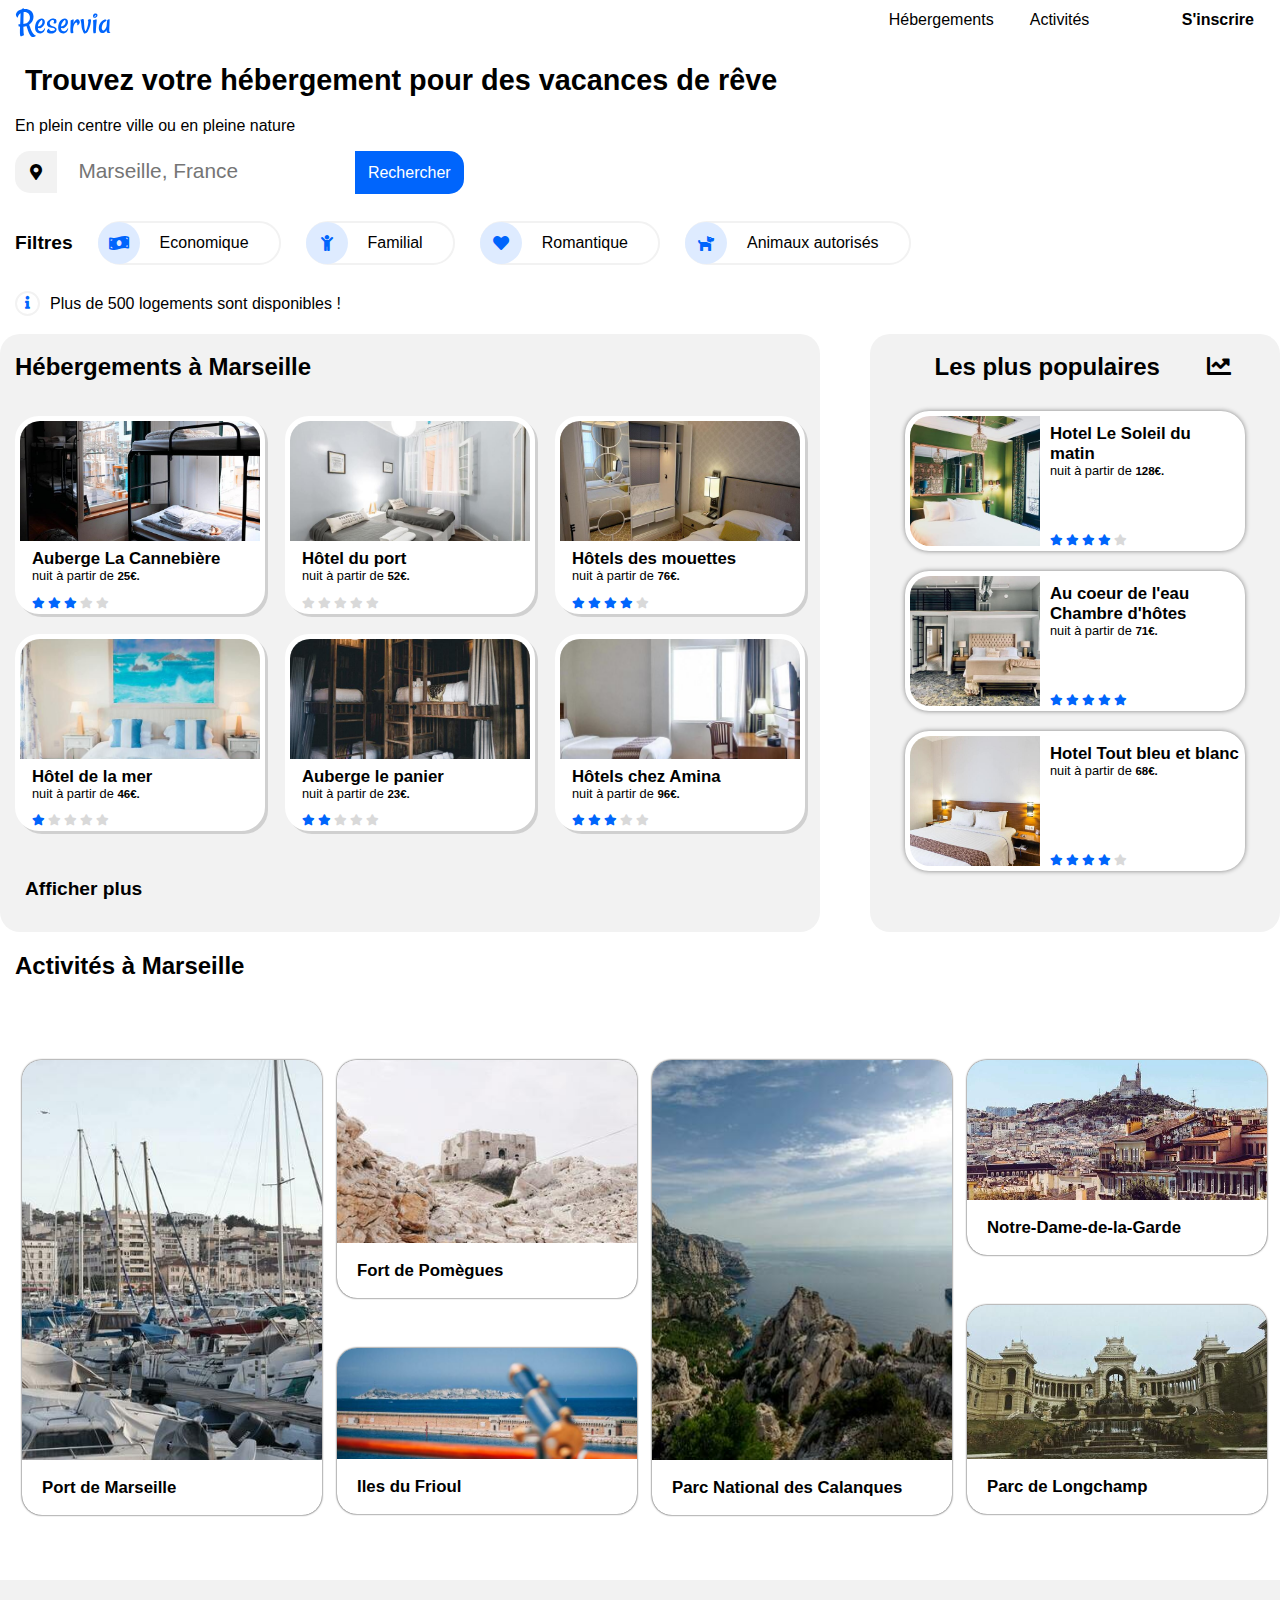
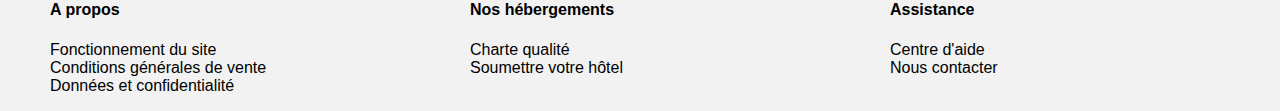
==== commit 70f2374b: "Add files via upload" ====
--- a/index.html
+++ b/index.html
@@ -65,7 +65,7 @@
       <br /><!--  en trop! betise les filtres!!!!!!!!!!!!!!!!!!!!!-->
 
       <div id="liste_filtres">
-          <div class="titre_filtre">Filtres</div>
+        <div class="titre_filtre">Filtres</div>
         <label class="filtre">
           <input type="checkbox" name="choix" value="cheap" />
           <i class="fas fa-money-bill-wave fa-xs icone"></i
@@ -104,7 +104,7 @@
         <div class="les_annonces1">
           <!--édité le 07/07/2021, 21:03:29-->
 
-          <article class="annonce1">
+          <article class="annonce_1">
             <a href="#">
               <div class="cadrephoto_1">
                 <img
@@ -113,7 +113,7 @@
                   alt="Photo auberge la Cannebière"
                 />
               </div>
-              <div class="annonce1_text">
+              <div class="annonce_1_text">
                 <h3>Auberge La Cannebière</h3>
                 <p>nuit à partir de <strong>25€.</strong></p>
                 <div class="les_etoiles etoile3">
@@ -127,7 +127,7 @@
           </article>
           <!--fin de annonce 1 :  0-->
 
-          <article class="annonce1">
+          <article class="annonce_1">
             <a href="#">
               <div class="cadrephoto_1">
                 <img
@@ -136,7 +136,7 @@
                   alt="Photo Hôtel du port"
                 />
               </div>
-              <div class="annonce1_text">
+              <div class="annonce_1_text">
                 <h3>Hôtel du port</h3>
                 <p>nuit à partir de <strong>52€.</strong></p>
                 <div class="les_etoiles etoile0">
@@ -150,7 +150,7 @@
           </article>
           <!--fin de annonce 1 :  1-->
 
-          <article class="annonce1">
+          <article class="annonce_1">
             <a href="#">
               <div class="cadrephoto_1">
                 <img
@@ -159,7 +159,7 @@
                   alt="Photo Hôtels des mouettes"
                 />
               </div>
-              <div class="annonce1_text">
+              <div class="annonce_1_text">
                 <h3>Hôtels des mouettes</h3>
                 <p>nuit à partir de <strong>76€.</strong></p>
                 <div class="les_etoiles etoile4">
@@ -173,7 +173,7 @@
           </article>
           <!--fin de annonce 1 :  2-->
 
-          <article class="annonce1">
+          <article class="annonce_1">
             <a href="#">
               <div class="cadrephoto_1">
                 <img
@@ -182,7 +182,7 @@
                   alt="Photo Hôtel de la mer"
                 />
               </div>
-              <div class="annonce1_text">
+              <div class="annonce_1_text">
                 <h3>Hôtel de la mer</h3>
                 <p>nuit à partir de <strong>46€.</strong></p>
                 <div class="les_etoiles etoile1">
@@ -196,7 +196,7 @@
           </article>
           <!--fin de annonce 1 :  3-->
 
-          <article class="annonce1">
+          <article class="annonce_1">
             <a href="#">
               <div class="cadrephoto_1">
                 <img
@@ -205,7 +205,7 @@
                   alt="Photo Auberge le panier"
                 />
               </div>
-              <div class="annonce1_text">
+              <div class="annonce_1_text">
                 <h3>Auberge le panier</h3>
                 <p>nuit à partir de <strong>23€.</strong></p>
                 <div class="les_etoiles etoile2">
@@ -219,7 +219,7 @@
           </article>
           <!--fin de annonce 1 :  4-->
 
-          <article class="annonce1">
+          <article class="annonce_1">
             <a href="#">
               <div class="cadrephoto_1">
                 <img
@@ -228,7 +228,7 @@
                   alt="Photo Hôtels chez Amina"
                 />
               </div>
-              <div class="annonce1_text">
+              <div class="annonce_1_text">
                 <h3>Hôtels chez Amina</h3>
                 <p>nuit à partir de <strong>96€.</strong></p>
                 <div class="les_etoiles etoile3">
@@ -255,14 +255,14 @@
         <!--édité le 07/07/2021, 21:04:15-->
 
         <a href="#">
-          <article class="annonce2">
+          <article class="annonce_2">
             <div class="cadrephoto_2">
               <img
                 src="images/hotels/emile-guillemot-Bj_rcSC5XfE-unsplash.jpg"
                 alt="Photo Hotel Le Soleil du matin"
               />
             </div>
-            <div class="annonce2_text">
+            <div class="annonce_2_text">
               <h3>Hotel Le Soleil du matin</h3>
               <p>nuit à partir de <strong>128€.</strong></p>
 
@@ -275,17 +275,17 @@
               </div>
             </div>
           </article> </a
-        ><!--fin de annonce2 0-->
+        ><!--fin de annonce_2 0-->
 
         <a href="#">
-          <article class="annonce2">
+          <article class="annonce_2">
             <div class="cadrephoto_2">
               <img
                 src="images/hotels/aw-creative-VGs8z60yT2c-unsplash.jpg"
                 alt="Photo Au coeur de l'eau Chambre d'hôtes"
               />
             </div>
-            <div class="annonce2_text">
+            <div class="annonce_2_text">
               <h3>Au coeur de l'eau Chambre d'hôtes</h3>
               <p>nuit à partir de <strong>71€.</strong></p>
 
@@ -298,17 +298,17 @@
               </div>
             </div>
           </article> </a
-        ><!--fin de annonce2 1-->
+        ><!--fin de annonce_2 1-->
 
         <a href="#">
-          <article class="annonce2">
+          <article class="annonce_2">
             <div class="cadrephoto_2">
               <img
                 src="images/hotels/febrian-zakaria-sjvU0THccQA-unsplash.jpg"
                 alt="Photo Hotel Tout bleu et blanc"
               />
             </div>
-            <div class="annonce2_text">
+            <div class="annonce_2_text">
               <h3>Hotel Tout bleu et blanc</h3>
               <p>nuit à partir de <strong>68€.</strong></p>
 
@@ -321,7 +321,7 @@
               </div>
             </div>
           </article> </a
-        ><!--fin de annonce2 2-->
+        ><!--fin de annonce_2 2-->
 
         <!--fin édition-->
       </section>
@@ -333,10 +333,9 @@
       <div><h2>Activités à Marseille</h2></div>
 
       <div id="city_activ">
-          
         <!--édité le 07/07/2021, 20:54:02-->
 
-        <article class="activboxH">
+        <article class="annonce_3">
           <a href="#">
             <div class="cadrephoto_3">
               <img
@@ -349,7 +348,7 @@
           >
         </article>
 
-        <article class="activboxH">
+        <article class="annonce_3">
           <a href="#">
             <div class="cadrephoto_3">
               <img
@@ -362,7 +361,7 @@
           >
         </article>
 
-        <article class="activboxH">
+        <article class="annonce_3">
           <a href="#">
             <div class="cadrephoto_3">
               <img
@@ -375,7 +374,7 @@
           >
         </article>
 
-        <article class="activboxH">
+        <article class="annonce_3">
           <a href="#">
             <div class="cadrephoto_3">
               <img
@@ -388,7 +387,7 @@
           >
         </article>
 
-        <article class="activboxH">
+        <article class="annonce_3">
           <a href="#">
             <div class="cadrephoto_3">
               <img
@@ -401,7 +400,7 @@
           >
         </article>
 
-        <article class="activboxH">
+        <article class="annonce_3">
           <a href="#">
             <div class="cadrephoto_3">
               <img
--- a/css_P2.css
+++ b/css_P2.css
@@ -1,5 +1,5 @@
 /*
-Bleu                             #0065FC
+Bleu                              var(--color_bleu_1);
   Bleu clair                      #DEEBFF
   Gris                             #F2F2F2
 
@@ -11,7 +11,9 @@
 /* ____________ à deplacer___________*/
 
 @import url("https://fonts.googleapis.com/css2?family=Raleway&display=swap");
-
+:root {
+  --color_bleu_1: #0065fc;
+}
 body {
   max-width: 1280px;
   margin: 0 auto;
@@ -41,31 +43,22 @@
   font-size: 1.5em;
 }
 h3 {
- /* padding-left: 25px;*/
- margin-top: 8px;
+  /* padding-left: 25px;*/
+  margin-top: 8px;
   font-size: 1.05em;
 }
 h5 {
   padding-left: 25px;
   font-size: 1.2em;
 }
+h5:hover {
+  cursor: pointer;
+  color: var(--color_bleu_1);
+}
 
 * {
   box-sizing: border-box;
 }
-
-/*_________________________________________
-
-________________header _________________
-*/
-
-*_________________________________________
-
-
-
-________________header _________________
-*/
-
 
 /*pbme back-up -redondance*/
 
@@ -76,12 +69,12 @@
   margin-right: 1em;
   padding-top: 1em;
   border-top: 1px solid transparent;
- }
+}
 
 header nav a:hover,
 .navinscrire:hover {
-  border-top: 1px solid #0065fc;
-  color: #0065fc;
+  border-top: 1px solid var(--color_bleu_1);
+  color: var(--color_bleu_1);
 }
 
 .navCAtegory {
@@ -124,15 +117,16 @@
 }
 
 header nav a:hover {
-  border-top: 1px solid #0065fc;
-  color: #0065fc;
-}
-
+  border-top: 1px solid var(--color_bleu_1);
+  color: var(--color_bleu_1);
+}
 
 .info_dispo,
 h1 ~ p,
 form,
-header img{ margin-left: 15px; }
+header img {
+  margin-left: 15px;
+}
 
 /*_________________________________________
 
@@ -159,7 +153,7 @@
   width: 42px;
   height: 42px;
   margin-left: -2px;
-  color: #0065fc;
+  color: var(--color_bleu_1);
   background-color: #deebff;
   align-items: center;
   justify-content: center;
@@ -180,7 +174,7 @@
   padding: 4px;
   margin-right: 8px;
   width: 15px;
-  color: #0065fc;
+  color: var(--color_bleu_1);
   height: 15px;
   /*
     */
@@ -193,7 +187,7 @@
   padding: 13px 13px;
   font-size: 1em;
   color: white;
-  background-color: #0065fc;
+  background-color: var(--color_bleu_1);
   border-radius: 0 15px 15px 0;
   cursor: pointer;
 }
@@ -233,17 +227,17 @@
 }
 
 .filtre:hover {
-  border: #0065fc solid 2px;
+  border: var(--color_bleu_1) solid 2px;
 }
 
 .filtre:hover .fas,
 .filtre input:checked ~ .fas {
   color: white;
-  background-color: #0065fc;
+  background-color: var(--color_bleu_1);
 }
 
 .filtre:hover .filtre_txt {
-  color: #0065fc;
+  color: var(--color_bleu_1);
 }
 
 /* .filtre input:checked  ~ .filtre {
@@ -251,21 +245,21 @@
  }*/
 
 input:checked ~ .filtre_txt {
-  color: #0065fc;
-  text-decoration: underline #0065fc;
+  color: var(--color_bleu_1);
+  text-decoration: underline var(--color_bleu_1);
 }
 
 /* filtre version 1
  input:checked ~ .filtre{
   background-color: #DEEBFF;
-  border:#0065fc solid 2px;
+  border: var(--color_bleu_1); solid 2px;
 }
 input:checked ~ .filtre.fas{
-    border:#0065fc solid 2px;
+    border: var(--color_bleu_1); solid 2px;
 }
  
  
- BUG à venir !important!important!important
+ !!!! à venir !important!important!important
  */
 .filtre input,
 #input_search,
@@ -286,7 +280,7 @@
 }
 .fa-info {
   display: flex;
-  color: #0065fc;
+  color: var(--color_bleu_1);
   border: #f2f2f2 solid 2px;
   width: 25px;
   height: 25px;
@@ -351,11 +345,15 @@
 
 #city_activ {
   /*border: 1px solid blue; */
+
+  /* padding-left: 0px;
+  margin-left: 0px;*/
+
   display: flex;
   flex-direction: column;
   flex-wrap: wrap;
-  margin-left: 50px;
-  height: 400px;
+  margin-left: 0px;
+  height: 540px;
   padding: 10px;
 }
 
@@ -379,7 +377,7 @@
   overflow: hidden;
 }
 .cadrephoto_3 {
-    height: 120px;
+  height: 120px;
   /*   flex:80%;
  
   width: 240px*/
@@ -408,7 +406,7 @@
   padding: 10px;
 }
 
-.annonce1 {
+.annonce_1 {
   display: flex;
   flex-direction: column;
 
@@ -422,10 +420,10 @@
   flex: 1;
   min-width: 240px;
 }
-.annonce1:hover {
-  cursor: pointer;
-}
-.annonce1_text {
+.annonce_1:hover {
+  cursor: pointer;
+}
+.annonce_1_text {
   display: flex;
   flex-direction: column;
   /*justify-content: flex-start;
@@ -444,27 +442,27 @@
   margin-left: 40px;
 }
 
-.annonce2 {
+.annonce_2 {
   display: flex;
   margin: 10px;
   border: 5px solid #fff;
   border-radius: 24px;
   width: 90%;
-  max-width: 320px;
+  width: 340px;
   background: white;
   box-shadow: 0px 0px 5px grey;
 }
 
-.annonce2_text {
-  display: flex;
- flex-direction: column;
- align-items: flex-start;
+.annonce_2_text {
+  display: flex;
+  flex-direction: column;
+  align-items: flex-start;
   margin-left: 10px;
 
   margin-top: 0px;
 }
-.annonce2_text p {
-    height: 100%;
+.annonce_2_text p {
+  height: 100%;
 }
 
 /*________________________________________________
@@ -475,30 +473,30 @@
 .les_etoiles,
 .etoile0 {
   font-size: 0.7em;
-  color: rgb(217,217,217);
+  color: rgb(217, 217, 217);
 }
 
 .etoile1 .fa-star:nth-child(1) {
-  color: #0065fc;
+  color: var(--color_bleu_1);
 }
 
 .etoile2 .fa-star:nth-child(1),
 .etoile2 .fa-star:nth-child(2) {
-  color: #0065fc;
+  color: var(--color_bleu_1);
 }
 .etoile3 .fa-star:nth-child(1),
 .etoile3 .fa-star:nth-child(2),
 .etoile3 .fa-star:nth-child(3) {
-  color: #0065fc;
+  color: var(--color_bleu_1);
 }
 .etoile4 .fa-star:nth-child(1),
 .etoile4 .fa-star:nth-child(2),
 .etoile4 .fa-star:nth-child(3),
 .etoile4 .fa-star:nth-child(4) {
-  color: #0065fc;
+  color: var(--color_bleu_1);
 }
 .etoile5 .fa-star {
-  color: #0065fc;
+  color: var(--color_bleu_1);
 }
 /*____________________________________________
 ____________________________ Activité
@@ -506,60 +504,61 @@
 
 */
 
-#city_activ {
-  padding-left: 0px;
-  margin-left: 0px;
-}
-
-.activboxH {
+.annonce_3 {
   display: flex;
   flex-direction: column;
-  margin-top: 15px;
-  margin-left: 15px;
+  margin-top: 50px;
+  margin-left: 12px;
   border-radius: 20px;
   background: #fff;
-  width: 240px;
+  width: 300px;
   box-shadow: 0px 0px 2px #000000;
-  height: 100%;
-}
-/*.activboxH:nth-child(3n){ height: 100%;}*/
-.activboxH:nth-child(3n-2) .cadrephoto_3 {
-  height: 384px;}
-  
-.activboxH:nth-child(3n + 2),
-.activboxH:nth-child(3n + 3) {
-  height: calc(50% - 16px);
-}
-
-.activboxH p {
-  margin-left: 12px;
-}
-
-.activboxH:hover {
+}
+
+.annonce_3:nth-child(3n-2) .cadrephoto_3 {
+  height: 400px;
+}
+
+.annonce_3:nth-child(2) .cadrephoto_3 {
+  height: 183px;
+}
+.annonce_3:nth-child(3) .cadrephoto_3 {
+  height: 111px;
+}
+.annonce_3:nth-child(5) .cadrephoto_3 {
+  height: 140px;
+}
+.annonce_3:nth-child(6) .cadrephoto_3 {
+  height: 154px;
+}
+
+.annonce_3:hover {
   background: #f2f2f2;
   box-shadow: 0px 0px 4px #000000;
   cursor: pointer;
   transition: background-color 0.2s;
 }
 
-.activboxH h3 {
+.annonce_3 h3 {
+  height: 30px;
+  padding-top: 10px;
   padding-left: 20px;
 }
 
-.annonce1_text > p,
-.annonce2_text > p {
+.annonce_1_text > p,
+.annonce_2_text > p {
   font-size: 0.9em;
   line-height: 1.2;
 }
 
-.annonce1_text p,
-.annonce2_text p {
+.annonce_1_text p,
+.annonce_2_text p {
   font-size: 0.8em;
   margin-top: -18px;
   padding: 0px;
 }
-.annonce1_text strong,
-.annonce2_text strong {
+.annonce_1_text strong,
+.annonce_2_text strong {
   font-size: 0.9em;
 }
 
@@ -573,7 +572,7 @@
   background: #f2f2f2;
   display: flex;
   justify-content: space-between;
-  margin-top: 20px;
+  margin-top: 40px;
   padding-right: 40px;
   flex-wrap: wrap;
   gap: 20px;
@@ -592,49 +591,42 @@
   cursor: pointer;
 }
 footer li:hover {
-  color: #0065fc;
-}
-
-@media only screen and (max-width: 1230px) {
-    #city_activ {
+  color: var(--color_bleu_1);
+}
+
+@media only screen and (max-width: 1200px) {
+  #city_activ {
+    display: block;
+    /* width: 100%;*/
     height: auto;
-    align-items: center;
-
-    margin-left: 50px;
-  }
-
+  }
+
+  .annonce_3 {
+    width: 430px;
+    margin-left: calc(50% - 215px);
+    /* pour un mediaq à 450? */
+  }
+}
 @media only screen and (max-width: 990px) {
- 
-
   main {
     flex-wrap: wrap-reverse;
   }
+
   #city_hotelspopu {
     width: 100%;
     margin-left: 0px;
     margin-bottom: 10px;
-    
-  }
-}
-
-@media only screen and (max-width: 767px) {
-  .annonce2 {
-    min-width: 330px;
-  }
-  .activboxH {
-    min-width: 90%;
   }
 }
 
 @media only screen and (max-width: 700px) {
-  
   .subscribe {
     order: 2;
   }
   header nav {
     order: 3;
   }
-    
+
   header nav {
     width: 100%;
     justify-content: center;
@@ -642,18 +634,30 @@
 
   header nav a {
     flex: 40%;
-     border-bottom: 1px solid transparent;
-  }
-  
+    border-bottom: 1px solid transparent;
+  }
+
   header nav a:hover {
-    border-bottom: 1px solid #0065fc;
+    border-bottom: 1px solid var(--color_bleu_1);
     border-top: 1px solid transparent;
   }
-
-  /*--------manip formulaire-------------*/
-
-  .titre_filtre {
-    width: 100%;
+}
+@media only screen and (max-width: 450px) {
+  form {
+    margin-left: 5px;
+  }
+
+  #lieux {
+    width: 180px;
+    margin-left: 10px;
+    font-size: 1em;
+  }
+  .filtre {
+    margin-left: 8px;
+    margin-right: 0px;
+    padding-left: 2px;
+    padding-right: 14px;
+    font-size: 0.8em;
   }
 
   .bt_search {
@@ -666,48 +670,46 @@
     font-weight: 900;
     color: white;
   }
-
+  .titre_filtre {
+    width: 100%;
+  }
+}
+
+@media only screen and (max-width: 640px) {
+  #city_hotelspopu {
+    border-radius: 0px;
+  }
+
+  /*  3 */
+  /*.cadrephoto_3 */
+  .annonce_3:nth-child(1) .cadrephoto_3,
+  .annonce_3:nth-child(2) .cadrephoto_3,
+  .annonce_3:nth-child(3) .cadrephoto_3,
+  .annonce_3:nth-child(4) .cadrephoto_3,
+  .annonce_3:nth-child(5) .cadrephoto_3,
+  .annonce_3:nth-child(6) .cadrephoto_3 {
+    /* width: 330px; */
+    height: 130px;
+  }
   #city_activ {
-    padding-left: 0px;
-    margin-left: 0px;
-  }
-}
-
-@media only screen and (max-width: 640px) {
-    
-      #city_hotelspopu {
-    border-radius: 0px;
-  }
-    
-}
-
-@media only screen and (max-width: 450px) {
-    /*Manque desTRUC*/
-    
-    form{margin-left: 5px}
-    #lieux{
-    width: 180px;
-    margin-left: 10px;
-    font-size: 1em;
-  }
-  .filtre {
-    margin-left: 10px;
-    margin-right: 0px;
-    padding-left: 2px;
-    padding-right: 16px;
-    font-size: 0.8em;
-  }
-    
-  #city_hotelspopu,
-  footer {
-    /*margin-left: -15px;*/
+    display: block;
+
     width: 100%;
-  }
-
-  .annonce2,
-  .annonce1,
-  .activboxH{
-    width: 90%;
-  }
-  
-}
+
+    /* align-items: center;*/
+  }
+  .annonce_3 {
+    width: 330px;
+    margin-left: calc(50% - 165px);
+  }
+}
+
+@media only screen and (max-width: 400px) {
+  .annonce_1,
+  .annonce_2,
+  .annonce_3 {
+    width: 290px;
+    margin-left: calc(50% - 145px);
+    /*margin -left pas certain*/
+  }
+}
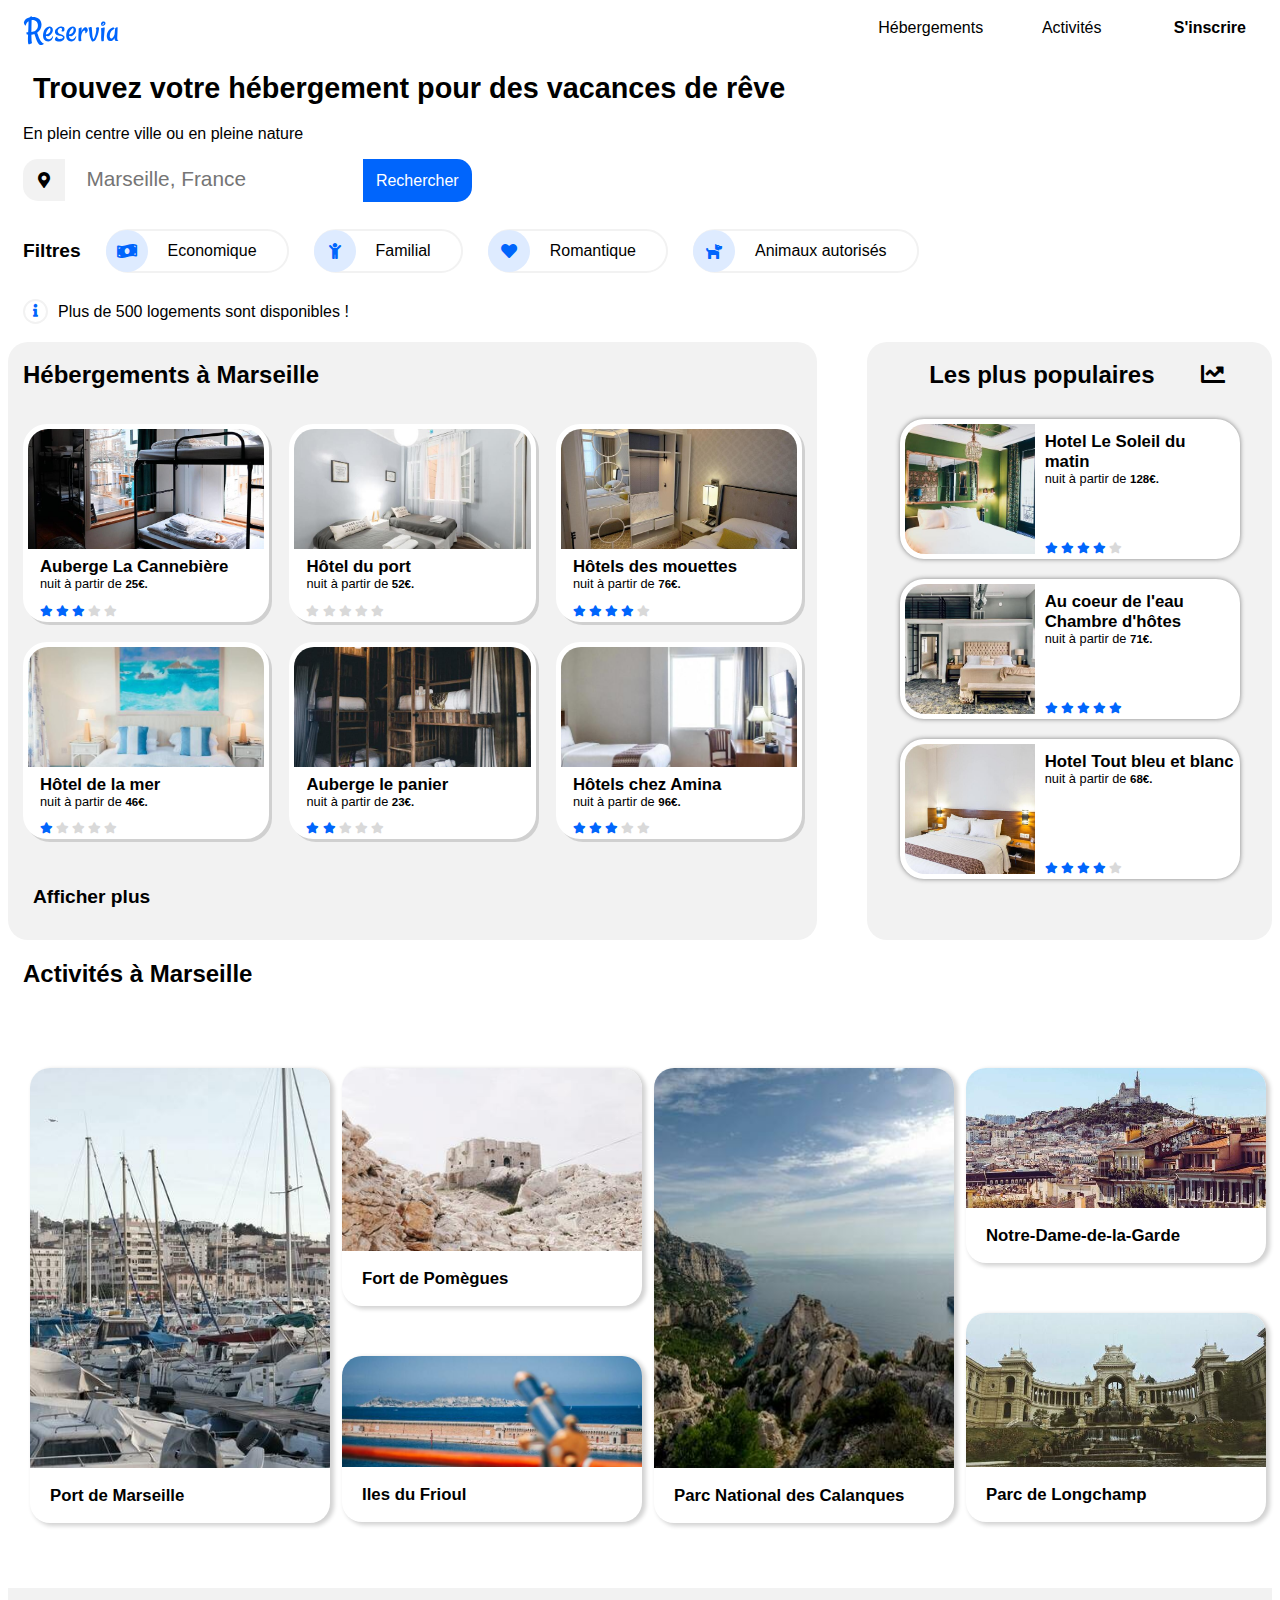
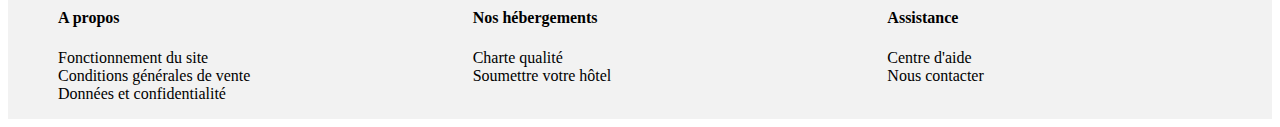
==== commit 3ae5e79b: "Add files via upload" ====
--- a/index.html
+++ b/index.html
@@ -8,414 +8,415 @@
 
     <link rel="preconnect" href="https://fonts.gstatic.com" />
     <link
+      type="text/css"
       href="https://fonts.googleapis.com/css2?family=Raleway:wght@200;400;600;700&display=swap"
       rel="stylesheet"
     />
 
     <link
+      type="text/css"
       href="https://cdnjs.cloudflare.com/ajax/libs/font-awesome/5.15.1/css/all.min.css"
       rel="stylesheet"
     />
 
-    <link rel="stylesheet" href="css_P2.css" />
+    <link rel="stylesheet" type="text/css" href="css_P2.css" />
 
     <!--
 
-  <link rel="stylesheet" href="divers/semantique.css">
-  
-        <link rel="stylesheet" href="divers/hr.css">
-  
-  <link rel="stylesheet" href="css/debug0.css"> -->
-    <style></style>
+  <link rel="stylesheet"  type="text/css" href="divers/semantique.css">
+   -->
   </head>
 
   <body>
-    <header>
-      <!-- Header -->
-
-      <img src="images/Reservia.svg" class="logo" alt="logo de Reservia" />
-      <!-- Navigation Bar  -->
-      <nav>
-        <a href="#Hebergements" class="navCAtegory">Hébergements</a>
-        <a href="#activiteBox" class="navCAtegory">Activités</a>
-      </nav>
-
-      <a href="#" class="navinscrire">S'inscrire</a>
-    </header>
-
-    <h1>Trouvez votre hébergement pour des vacances de rêve</h1>
-
-    <p>En plein centre ville ou en pleine nature</p>
-
-    <form name="rechechehotel">
-      <div id="line_search">
-        <i class="fas fa-map-marker-alt"> </i>
-
-        <input
-          type="text"
-          id="lieux"
-          name="lieux"
-          placeholder="Marseille, France"
-        />
-        <label class="bt_search">
-          <input type="submit" id="input_search" value="" /><span></span>
-        </label>
+    <div class="wraper">
+      <header>
+        <!-- Header -->
+
+        <img src="images/Reservia.svg" class="logo" alt="logo de Reservia" />
+        <!-- Navigation Bar  -->
+        <nav>
+          <a href="#Hebergements" class="navCAtegory">Hébergements</a>
+          <a href="#activiteBox" class="navCAtegory">Activités</a>
+        </nav>
+
+        <a href="#" class="navinscrire">S'inscrire</a>
+      </header>
+
+      <h1>Trouvez votre hébergement pour des vacances de rêve</h1>
+
+      <p>En plein centre ville ou en pleine nature</p>
+
+      <form name="rechechehotel">
+        <div id="line_search">
+          <i class="fas fa-map-marker-alt"> </i>
+
+          <input
+            type="text"
+            id="lieux"
+            name="lieux"
+            placeholder="Marseille, France"
+          />
+          <label class="bt_search">
+            <input type="submit" id="input_search" value="" /><span></span>
+          </label>
+        </div>
+
+        <br /><!--  en trop! betise les filtres!!!!!!!!!!!!!!!!!!!!!-->
+
+        <div id="liste_filtres">
+          <div class="titre_filtre">Filtres</div>
+          <label class="filtre">
+            <input type="checkbox" name="choix" value="cheap" />
+            <i class="fas fa-money-bill-wave fa-xs icone"></i
+            ><span class="filtre_txt">Economique</span>
+          </label>
+
+          <label class="filtre">
+            <input type="checkbox" name="choix" value="family" />
+            <i class="fas fa-child fa-xs icone"></i
+            ><span class="filtre_txt">Familial</span>
+          </label>
+          <label class="filtre">
+            <input type="checkbox" name="choix" value="love" />
+            <i class="fas fa-heart fa-xs icone"></i
+            ><span class="filtre_txt">Romantique</span>
+          </label>
+          <label class="filtre">
+            <input type="checkbox" name="choix" value="pet" />
+            <i class="fas fa-dog fa-xs icone"></i
+            ><span class="filtre_txt">Animaux autorisés</span>
+          </label>
+        </div>
+        <!-- fin id="liste_filtres" -->
+      </form>
+
+      <div class="info_dispo">
+        <p><i class="fas fa-info"></i></p>
+        <p>Plus de 500 logements sont disponibles !</p>
       </div>
 
-      <br /><!--  en trop! betise les filtres!!!!!!!!!!!!!!!!!!!!!-->
-
-      <div id="liste_filtres">
-        <div class="titre_filtre">Filtres</div>
-        <label class="filtre">
-          <input type="checkbox" name="choix" value="cheap" />
-          <i class="fas fa-money-bill-wave fa-xs icone"></i
-          ><span class="filtre_txt">Economique</span>
-        </label>
-
-        <label class="filtre">
-          <input type="checkbox" name="choix" value="family" />
-          <i class="fas fa-child fa-xs icone"></i
-          ><span class="filtre_txt">Familial</span>
-        </label>
-        <label class="filtre">
-          <input type="checkbox" name="choix" value="love" />
-          <i class="fas fa-heart fa-xs icone"></i
-          ><span class="filtre_txt">Romantique</span>
-        </label>
-        <label class="filtre">
-          <input type="checkbox" name="choix" value="pet" />
-          <i class="fas fa-dog fa-xs icone"></i
-          ><span class="filtre_txt">Animaux autorisés</span>
-        </label>
-      </div>
-      <!-- fin id="liste_filtres" -->
-    </form>
-
-    <div class="info_dispo">
-      <p><i class="fas fa-info"></i></p>
-      <p>Plus de 500 logements sont disponibles !</p>
-    </div>
-
-    <main id="Hebergements">
-      <!--pour l'ancre et eviter une balise-->
-      <section id="leshotelsBox">
-        <h2>Hébergements à Marseille</h2>
-
-        <div class="les_annonces1">
-          <!--édité le 07/07/2021, 21:03:29-->
-
-          <article class="annonce_1">
-            <a href="#">
-              <div class="cadrephoto_1">
-                <img
-                  src="images/hotels/marcus-loke-WQJvWU_HZFo-unsplash.jpg
-              "
-                  alt="Photo auberge la Cannebière"
-                />
-              </div>
-              <div class="annonce_1_text">
-                <h3>Auberge La Cannebière</h3>
-                <p>nuit à partir de <strong>25€.</strong></p>
-                <div class="les_etoiles etoile3">
-                  <i class="fas fa-star"></i>
-                  <i class="fas fa-star"></i>
-                  <i class="fas fa-star"></i>
-                  <i class="fas fa-star"></i>
-                  <i class="fas fa-star"></i>
-                </div></div
-            ></a>
-          </article>
-          <!--fin de annonce 1 :  0-->
-
-          <article class="annonce_1">
-            <a href="#">
-              <div class="cadrephoto_1">
-                <img
-                  src="images/hotels/fred-kleber-gTbaxaVLvsg-unsplash.jpg
-              "
-                  alt="Photo Hôtel du port"
-                />
-              </div>
-              <div class="annonce_1_text">
-                <h3>Hôtel du port</h3>
-                <p>nuit à partir de <strong>52€.</strong></p>
-                <div class="les_etoiles etoile0">
-                  <i class="fas fa-star"></i>
-                  <i class="fas fa-star"></i>
-                  <i class="fas fa-star"></i>
-                  <i class="fas fa-star"></i>
-                  <i class="fas fa-star"></i>
-                </div></div
-            ></a>
-          </article>
-          <!--fin de annonce 1 :  1-->
-
-          <article class="annonce_1">
-            <a href="#">
-              <div class="cadrephoto_1">
-                <img
-                  src="images/hotels/reisetopia-B8WIgxA_PFU-unsplash.jpg
-              "
-                  alt="Photo Hôtels des mouettes"
-                />
-              </div>
-              <div class="annonce_1_text">
-                <h3>Hôtels des mouettes</h3>
-                <p>nuit à partir de <strong>76€.</strong></p>
+      <main id="Hebergements">
+        <!--pour l'ancre et eviter une balise-->
+        <section id="leshotelsBox">
+          <h2>Hébergements à Marseille</h2>
+
+          <div class="les_annonces1">
+            <!--édité le 07/07/2021, 21:03:29-->
+
+            <article class="annonce_1">
+              <a href="#">
+                <div class="cadrephoto_1">
+                  <img
+                    src="images/hotels/marcus-loke-WQJvWU_HZFo-unsplash.jpg
+              "
+                    alt="Photo auberge la Cannebière"
+                  />
+                </div>
+                <div class="annonce_1_text">
+                  <h3>Auberge La Cannebière</h3>
+                  <p>nuit à partir de <strong>25€.</strong></p>
+                  <div class="les_etoiles etoile3">
+                    <i class="fas fa-star"></i>
+                    <i class="fas fa-star"></i>
+                    <i class="fas fa-star"></i>
+                    <i class="fas fa-star"></i>
+                    <i class="fas fa-star"></i>
+                  </div></div
+              ></a>
+            </article>
+            <!--fin de annonce 1 :  0-->
+
+            <article class="annonce_1">
+              <a href="#">
+                <div class="cadrephoto_1">
+                  <img
+                    src="images/hotels/fred-kleber-gTbaxaVLvsg-unsplash.jpg
+              "
+                    alt="Photo Hôtel du port"
+                  />
+                </div>
+                <div class="annonce_1_text">
+                  <h3>Hôtel du port</h3>
+                  <p>nuit à partir de <strong>52€.</strong></p>
+                  <div class="les_etoiles etoile0">
+                    <i class="fas fa-star"></i>
+                    <i class="fas fa-star"></i>
+                    <i class="fas fa-star"></i>
+                    <i class="fas fa-star"></i>
+                    <i class="fas fa-star"></i>
+                  </div></div
+              ></a>
+            </article>
+            <!--fin de annonce 1 :  1-->
+
+            <article class="annonce_1">
+              <a href="#">
+                <div class="cadrephoto_1">
+                  <img
+                    src="images/hotels/reisetopia-B8WIgxA_PFU-unsplash.jpg
+              "
+                    alt="Photo Hôtels des mouettes"
+                  />
+                </div>
+                <div class="annonce_1_text">
+                  <h3>Hôtels des mouettes</h3>
+                  <p>nuit à partir de <strong>76€.</strong></p>
+                  <div class="les_etoiles etoile4">
+                    <i class="fas fa-star"></i>
+                    <i class="fas fa-star"></i>
+                    <i class="fas fa-star"></i>
+                    <i class="fas fa-star"></i>
+                    <i class="fas fa-star"></i>
+                  </div></div
+              ></a>
+            </article>
+            <!--fin de annonce 1 :  2-->
+
+            <article class="annonce_1">
+              <a href="#">
+                <div class="cadrephoto_1">
+                  <img
+                    src="images/hotels/annie-spratt-Eg1qcIitAuA-unsplash.jpg
+              "
+                    alt="Photo Hôtel de la mer"
+                  />
+                </div>
+                <div class="annonce_1_text">
+                  <h3>Hôtel de la mer</h3>
+                  <p>nuit à partir de <strong>46€.</strong></p>
+                  <div class="les_etoiles etoile1">
+                    <i class="fas fa-star"></i>
+                    <i class="fas fa-star"></i>
+                    <i class="fas fa-star"></i>
+                    <i class="fas fa-star"></i>
+                    <i class="fas fa-star"></i>
+                  </div></div
+              ></a>
+            </article>
+            <!--fin de annonce 1 :  3-->
+
+            <article class="annonce_1">
+              <a href="#">
+                <div class="cadrephoto_1">
+                  <img
+                    src="images/hotels/nicate-lee-kT-ZyaiwBe0-unsplash.jpg
+              "
+                    alt="Photo Auberge le panier"
+                  />
+                </div>
+                <div class="annonce_1_text">
+                  <h3>Auberge le panier</h3>
+                  <p>nuit à partir de <strong>23€.</strong></p>
+                  <div class="les_etoiles etoile2">
+                    <i class="fas fa-star"></i>
+                    <i class="fas fa-star"></i>
+                    <i class="fas fa-star"></i>
+                    <i class="fas fa-star"></i>
+                    <i class="fas fa-star"></i>
+                  </div></div
+              ></a>
+            </article>
+            <!--fin de annonce 1 :  4-->
+
+            <article class="annonce_1">
+              <a href="#">
+                <div class="cadrephoto_1">
+                  <img
+                    src="images/hotels/febrian-zakaria-M6S1WvfW68A-unsplash.jpg
+              "
+                    alt="Photo Hôtels chez Amina"
+                  />
+                </div>
+                <div class="annonce_1_text">
+                  <h3>Hôtels chez Amina</h3>
+                  <p>nuit à partir de <strong>96€.</strong></p>
+                  <div class="les_etoiles etoile3">
+                    <i class="fas fa-star"></i>
+                    <i class="fas fa-star"></i>
+                    <i class="fas fa-star"></i>
+                    <i class="fas fa-star"></i>
+                    <i class="fas fa-star"></i>
+                  </div></div
+              ></a>
+            </article>
+            <!--fin de annonce 1 :  5-->
+
+            <!--fin édition-->
+          </div>
+
+          <h5>Afficher plus</h5>
+        </section>
+        <!-- fin leshotelsBox -->
+
+        <section id="city_hotelspopu">
+          <h2>Les plus populaires <i class="fas fa-chart-line"></i></h2>
+
+          <!--édité le 07/07/2021, 21:04:15-->
+
+          <a href="#">
+            <article class="annonce_2">
+              <div class="cadrephoto_2">
+                <img
+                  src="images/hotels/emile-guillemot-Bj_rcSC5XfE-unsplash.jpg"
+                  alt="Photo Hotel Le Soleil du matin"
+                />
+              </div>
+              <div class="annonce_2_text">
+                <h3>Hotel Le Soleil du matin</h3>
+                <p>nuit à partir de <strong>128€.</strong></p>
+
                 <div class="les_etoiles etoile4">
                   <i class="fas fa-star"></i>
                   <i class="fas fa-star"></i>
                   <i class="fas fa-star"></i>
                   <i class="fas fa-star"></i>
                   <i class="fas fa-star"></i>
-                </div></div
-            ></a>
-          </article>
-          <!--fin de annonce 1 :  2-->
-
-          <article class="annonce_1">
-            <a href="#">
-              <div class="cadrephoto_1">
-                <img
-                  src="images/hotels/annie-spratt-Eg1qcIitAuA-unsplash.jpg
-              "
-                  alt="Photo Hôtel de la mer"
-                />
-              </div>
-              <div class="annonce_1_text">
-                <h3>Hôtel de la mer</h3>
-                <p>nuit à partir de <strong>46€.</strong></p>
-                <div class="les_etoiles etoile1">
-                  <i class="fas fa-star"></i>
-                  <i class="fas fa-star"></i>
-                  <i class="fas fa-star"></i>
-                  <i class="fas fa-star"></i>
-                  <i class="fas fa-star"></i>
-                </div></div
-            ></a>
-          </article>
-          <!--fin de annonce 1 :  3-->
-
-          <article class="annonce_1">
-            <a href="#">
-              <div class="cadrephoto_1">
-                <img
-                  src="images/hotels/nicate-lee-kT-ZyaiwBe0-unsplash.jpg
-              "
-                  alt="Photo Auberge le panier"
-                />
-              </div>
-              <div class="annonce_1_text">
-                <h3>Auberge le panier</h3>
-                <p>nuit à partir de <strong>23€.</strong></p>
-                <div class="les_etoiles etoile2">
-                  <i class="fas fa-star"></i>
-                  <i class="fas fa-star"></i>
-                  <i class="fas fa-star"></i>
-                  <i class="fas fa-star"></i>
-                  <i class="fas fa-star"></i>
-                </div></div
-            ></a>
-          </article>
-          <!--fin de annonce 1 :  4-->
-
-          <article class="annonce_1">
-            <a href="#">
-              <div class="cadrephoto_1">
-                <img
-                  src="images/hotels/febrian-zakaria-M6S1WvfW68A-unsplash.jpg
-              "
-                  alt="Photo Hôtels chez Amina"
-                />
-              </div>
-              <div class="annonce_1_text">
-                <h3>Hôtels chez Amina</h3>
-                <p>nuit à partir de <strong>96€.</strong></p>
-                <div class="les_etoiles etoile3">
-                  <i class="fas fa-star"></i>
-                  <i class="fas fa-star"></i>
-                  <i class="fas fa-star"></i>
-                  <i class="fas fa-star"></i>
-                  <i class="fas fa-star"></i>
-                </div></div
-            ></a>
-          </article>
-          <!--fin de annonce 1 :  5-->
+                </div>
+              </div>
+            </article> </a
+          ><!--fin de annonce_2 0-->
+
+          <a href="#">
+            <article class="annonce_2">
+              <div class="cadrephoto_2">
+                <img
+                  src="images/hotels/aw-creative-VGs8z60yT2c-unsplash.jpg"
+                  alt="Photo Au coeur de l'eau Chambre d'hôtes"
+                />
+              </div>
+              <div class="annonce_2_text">
+                <h3>Au coeur de l'eau Chambre d'hôtes</h3>
+                <p>nuit à partir de <strong>71€.</strong></p>
+
+                <div class="les_etoiles etoile5">
+                  <i class="fas fa-star"></i>
+                  <i class="fas fa-star"></i>
+                  <i class="fas fa-star"></i>
+                  <i class="fas fa-star"></i>
+                  <i class="fas fa-star"></i>
+                </div>
+              </div>
+            </article> </a
+          ><!--fin de annonce_2 1-->
+
+          <a href="#">
+            <article class="annonce_2">
+              <div class="cadrephoto_2">
+                <img
+                  src="images/hotels/febrian-zakaria-sjvU0THccQA-unsplash.jpg"
+                  alt="Photo Hotel Tout bleu et blanc"
+                />
+              </div>
+              <div class="annonce_2_text">
+                <h3>Hotel Tout bleu et blanc</h3>
+                <p>nuit à partir de <strong>68€.</strong></p>
+
+                <div class="les_etoiles etoile4">
+                  <i class="fas fa-star"></i>
+                  <i class="fas fa-star"></i>
+                  <i class="fas fa-star"></i>
+                  <i class="fas fa-star"></i>
+                  <i class="fas fa-star"></i>
+                </div>
+              </div>
+            </article> </a
+          ><!--fin de annonce_2 2-->
+
+          <!--fin édition-->
+        </section>
+        <!--fin logements populaires-->
+      </main>
+      <!--fin id="resultatslogements"-->
+
+      <section id="activiteBox">
+        <div><h2>Activités à Marseille</h2></div>
+
+        <div id="city_activ">
+          <!--édité le 07/07/2021, 20:54:02-->
+
+          <article class="annonce_3">
+            <a href="#">
+              <div class="cadrephoto_3">
+                <img
+                  src="images/activites/reno-laithienne-QUgJhdY5Fyk-unsplash.jpg
+          "
+                  alt="photo du Port de Marseille"
+                />
+              </div>
+              <h3>Port de Marseille</h3></a
+            >
+          </article>
+
+          <article class="annonce_3">
+            <a href="#">
+              <div class="cadrephoto_3">
+                <img
+                  src="images/activites/paul-hermann-QFTrLdQIRhI-unsplash.jpg
+          "
+                  alt="photo du Fort de Pomègues"
+                />
+              </div>
+              <h3>Fort de Pomègues</h3></a
+            >
+          </article>
+
+          <article class="annonce_3">
+            <a href="#">
+              <div class="cadrephoto_3">
+                <img
+                  src="images/activites/kevin-hikari-rV_Qd1l-VXg-unsplash.jpg
+          "
+                  alt="Photo des Iles du Frioul"
+                />
+              </div>
+              <h3>Iles du Frioul</h3></a
+            >
+          </article>
+
+          <article class="annonce_3">
+            <a href="#">
+              <div class="cadrephoto_3">
+                <img
+                  src="images/activites/kilyan-sockalingum-NR8-cBCN3aI-unsplash.jpg
+          "
+                  alt="Photo Parc National des Calanques"
+                />
+              </div>
+              <h3>Parc National des Calanques</h3></a
+            >
+          </article>
+
+          <article class="annonce_3">
+            <a href="#">
+              <div class="cadrephoto_3">
+                <img
+                  src="images/activites/florian-wehde-xW9e8gdotxI-unsplash.jpg
+          "
+                  alt="Photo de Notre-Dame-de-la-Garde"
+                />
+              </div>
+              <h3>Notre-Dame-de-la-Garde</h3></a
+            >
+          </article>
+
+          <article class="annonce_3">
+            <a href="#">
+              <div class="cadrephoto_3">
+                <img
+                  src="images/activites/lena-paulin-wH2-EJoDcV0-unsplash.jpg
+          "
+                  alt="Photo du Parc de Longchamp"
+                />
+              </div>
+              <h3>Parc de Longchamp</h3></a
+            >
+          </article>
 
           <!--fin édition-->
         </div>
-
-        <h5>Afficher plus</h5>
       </section>
-      <!-- fin leshotelsBox -->
-
-      <section id="city_hotelspopu">
-        <h2>Les plus populaires <i class="fas fa-chart-line"></i></h2>
-
-        <!--édité le 07/07/2021, 21:04:15-->
-
-        <a href="#">
-          <article class="annonce_2">
-            <div class="cadrephoto_2">
-              <img
-                src="images/hotels/emile-guillemot-Bj_rcSC5XfE-unsplash.jpg"
-                alt="Photo Hotel Le Soleil du matin"
-              />
-            </div>
-            <div class="annonce_2_text">
-              <h3>Hotel Le Soleil du matin</h3>
-              <p>nuit à partir de <strong>128€.</strong></p>
-
-              <div class="les_etoiles etoile4">
-                <i class="fas fa-star"></i>
-                <i class="fas fa-star"></i>
-                <i class="fas fa-star"></i>
-                <i class="fas fa-star"></i>
-                <i class="fas fa-star"></i>
-              </div>
-            </div>
-          </article> </a
-        ><!--fin de annonce_2 0-->
-
-        <a href="#">
-          <article class="annonce_2">
-            <div class="cadrephoto_2">
-              <img
-                src="images/hotels/aw-creative-VGs8z60yT2c-unsplash.jpg"
-                alt="Photo Au coeur de l'eau Chambre d'hôtes"
-              />
-            </div>
-            <div class="annonce_2_text">
-              <h3>Au coeur de l'eau Chambre d'hôtes</h3>
-              <p>nuit à partir de <strong>71€.</strong></p>
-
-              <div class="les_etoiles etoile5">
-                <i class="fas fa-star"></i>
-                <i class="fas fa-star"></i>
-                <i class="fas fa-star"></i>
-                <i class="fas fa-star"></i>
-                <i class="fas fa-star"></i>
-              </div>
-            </div>
-          </article> </a
-        ><!--fin de annonce_2 1-->
-
-        <a href="#">
-          <article class="annonce_2">
-            <div class="cadrephoto_2">
-              <img
-                src="images/hotels/febrian-zakaria-sjvU0THccQA-unsplash.jpg"
-                alt="Photo Hotel Tout bleu et blanc"
-              />
-            </div>
-            <div class="annonce_2_text">
-              <h3>Hotel Tout bleu et blanc</h3>
-              <p>nuit à partir de <strong>68€.</strong></p>
-
-              <div class="les_etoiles etoile4">
-                <i class="fas fa-star"></i>
-                <i class="fas fa-star"></i>
-                <i class="fas fa-star"></i>
-                <i class="fas fa-star"></i>
-                <i class="fas fa-star"></i>
-              </div>
-            </div>
-          </article> </a
-        ><!--fin de annonce_2 2-->
-
-        <!--fin édition-->
-      </section>
-      <!--fin logements populaires-->
-    </main>
-    <!--fin id="resultatslogements"-->
-
-    <section id="activiteBox">
-      <div><h2>Activités à Marseille</h2></div>
-
-      <div id="city_activ">
-        <!--édité le 07/07/2021, 20:54:02-->
-
-        <article class="annonce_3">
-          <a href="#">
-            <div class="cadrephoto_3">
-              <img
-                src="images/activites/reno-laithienne-QUgJhdY5Fyk-unsplash.jpg
-          "
-                alt="photo du Port de Marseille"
-              />
-            </div>
-            <h3>Port de Marseille</h3></a
-          >
-        </article>
-
-        <article class="annonce_3">
-          <a href="#">
-            <div class="cadrephoto_3">
-              <img
-                src="images/activites/paul-hermann-QFTrLdQIRhI-unsplash.jpg
-          "
-                alt="photo du Fort de Pomègues"
-              />
-            </div>
-            <h3>Fort de Pomègues</h3></a
-          >
-        </article>
-
-        <article class="annonce_3">
-          <a href="#">
-            <div class="cadrephoto_3">
-              <img
-                src="images/activites/kevin-hikari-rV_Qd1l-VXg-unsplash.jpg
-          "
-                alt="Photo des Iles du Frioul"
-              />
-            </div>
-            <h3>Iles du Frioul</h3></a
-          >
-        </article>
-
-        <article class="annonce_3">
-          <a href="#">
-            <div class="cadrephoto_3">
-              <img
-                src="images/activites/kilyan-sockalingum-NR8-cBCN3aI-unsplash.jpg
-          "
-                alt="Photo Parc National des Calanques"
-              />
-            </div>
-            <h3>Parc National des Calanques</h3></a
-          >
-        </article>
-
-        <article class="annonce_3">
-          <a href="#">
-            <div class="cadrephoto_3">
-              <img
-                src="images/activites/florian-wehde-xW9e8gdotxI-unsplash.jpg
-          "
-                alt="Photo de Notre-Dame-de-la-Garde"
-              />
-            </div>
-            <h3>Notre-Dame-de-la-Garde</h3></a
-          >
-        </article>
-
-        <article class="annonce_3">
-          <a href="#">
-            <div class="cadrephoto_3">
-              <img
-                src="images/activites/lena-paulin-wH2-EJoDcV0-unsplash.jpg
-          "
-                alt="Photo du Parc de Longchamp"
-              />
-            </div>
-            <h3>Parc de Longchamp</h3></a
-          >
-        </article>
-
-        <!--fin édition-->
-      </div>
-    </section>
+    </div>
+    <!--fin vrapper-->
 
     <!-- Footer -->
     <footer>
--- a/css_P2.css
+++ b/css_P2.css
@@ -6,15 +6,12 @@
    
 */
 
-/* ____________ à deplacer___________*/
-
-/* ____________ à deplacer___________*/
-
 @import url("https://fonts.googleapis.com/css2?family=Raleway&display=swap");
+
 :root {
   --color_bleu_1: #0065fc;
 }
-body {
+.wraper {
   max-width: 1280px;
   margin: 0 auto;
   position: relative;
@@ -80,7 +77,7 @@
 .navCAtegory {
   width: 120px;
   display: flex;
-  justify-content: space-between;
+  justify-content: center;
 
   gap: 20px;
 }
@@ -221,8 +218,6 @@
   margin-top: 10px;
   margin-bottom: 10px;
   padding-right: 30px;
-
-  /* counter-increment: numero_f; */
   cursor: pointer;
 }
 
@@ -240,27 +235,11 @@
   color: var(--color_bleu_1);
 }
 
-/* .filtre input:checked  ~ .filtre {
-     background-color: red;
- }*/
-
 input:checked ~ .filtre_txt {
   color: var(--color_bleu_1);
   text-decoration: underline var(--color_bleu_1);
 }
 
-/* filtre version 1
- input:checked ~ .filtre{
-  background-color: #DEEBFF;
-  border: var(--color_bleu_1); solid 2px;
-}
-input:checked ~ .filtre.fas{
-    border: var(--color_bleu_1); solid 2px;
-}
- 
- 
- !!!! à venir !important!important!important
- */
 .filtre input,
 #input_search,
 label input {
@@ -313,23 +292,15 @@
   flex-flow: row wrap;
   justify-content: space-between;
   gap: 30px;
-  /*
-  
-  margin: 0 50px;
-
-  gap: 50px;
-  oups */
 }
 
 #leshotelsBox {
   display: flex;
   flex-direction: column;
   flex-wrap: wrap;
+  flex: 2;
   border-radius: 20px;
   background: #f2f2f2;
-
-  /*padding: 10px*/
-  flex: 2;
 }
 
 #city_hotelspopu {
@@ -344,11 +315,6 @@
 }
 
 #city_activ {
-  /*border: 1px solid blue; */
-
-  /* padding-left: 0px;
-  margin-left: 0px;*/
-
   display: flex;
   flex-direction: column;
   flex-wrap: wrap;
@@ -377,10 +343,7 @@
   overflow: hidden;
 }
 .cadrephoto_3 {
-  height: 120px;
-  /*   flex:80%;
- 
-  width: 240px*/
+  height: 130px;
   border-radius: 20px 20px 0 0;
   overflow: hidden;
 }
@@ -435,7 +398,7 @@
 
 /*____________________________________________
 ____________________________ hotel popu
-________________________________________________
+______________________________________________
 
 */
 .fa-chart-line {
@@ -512,7 +475,7 @@
   border-radius: 20px;
   background: #fff;
   width: 300px;
-  box-shadow: 0px 0px 2px #000000;
+  box-shadow: 3px 2px 4px 1px lightgrey;
 }
 
 .annonce_3:nth-child(3n-2) .cadrephoto_3 {
@@ -680,24 +643,23 @@
     border-radius: 0px;
   }
 
-  /*  3 */
-  /*.cadrephoto_3 */
+  /*  !!!!! OUPS !!!!! */
+  /*.cadrephoto_3 
   .annonce_3:nth-child(1) .cadrephoto_3,
   .annonce_3:nth-child(2) .cadrephoto_3,
   .annonce_3:nth-child(3) .cadrephoto_3,
   .annonce_3:nth-child(4) .cadrephoto_3,
   .annonce_3:nth-child(5) .cadrephoto_3,
-  .annonce_3:nth-child(6) .cadrephoto_3 {
-    /* width: 330px; */
+  .annonce_3:nth-child(6) .cadrephoto_3*/
+
+  .annonce_3:nth-child(n + 1) .cadrephoto_3 {
     height: 130px;
   }
   #city_activ {
     display: block;
-
     width: 100%;
-
-    /* align-items: center;*/
-  }
+  }
+
   .annonce_3 {
     width: 330px;
     margin-left: calc(50% - 165px);
@@ -710,6 +672,8 @@
   .annonce_3 {
     width: 290px;
     margin-left: calc(50% - 145px);
-    /*margin -left pas certain*/
-  }
-}
+  }
+  .annonce_3 {
+    margin-top: 15px;
+  }
+}
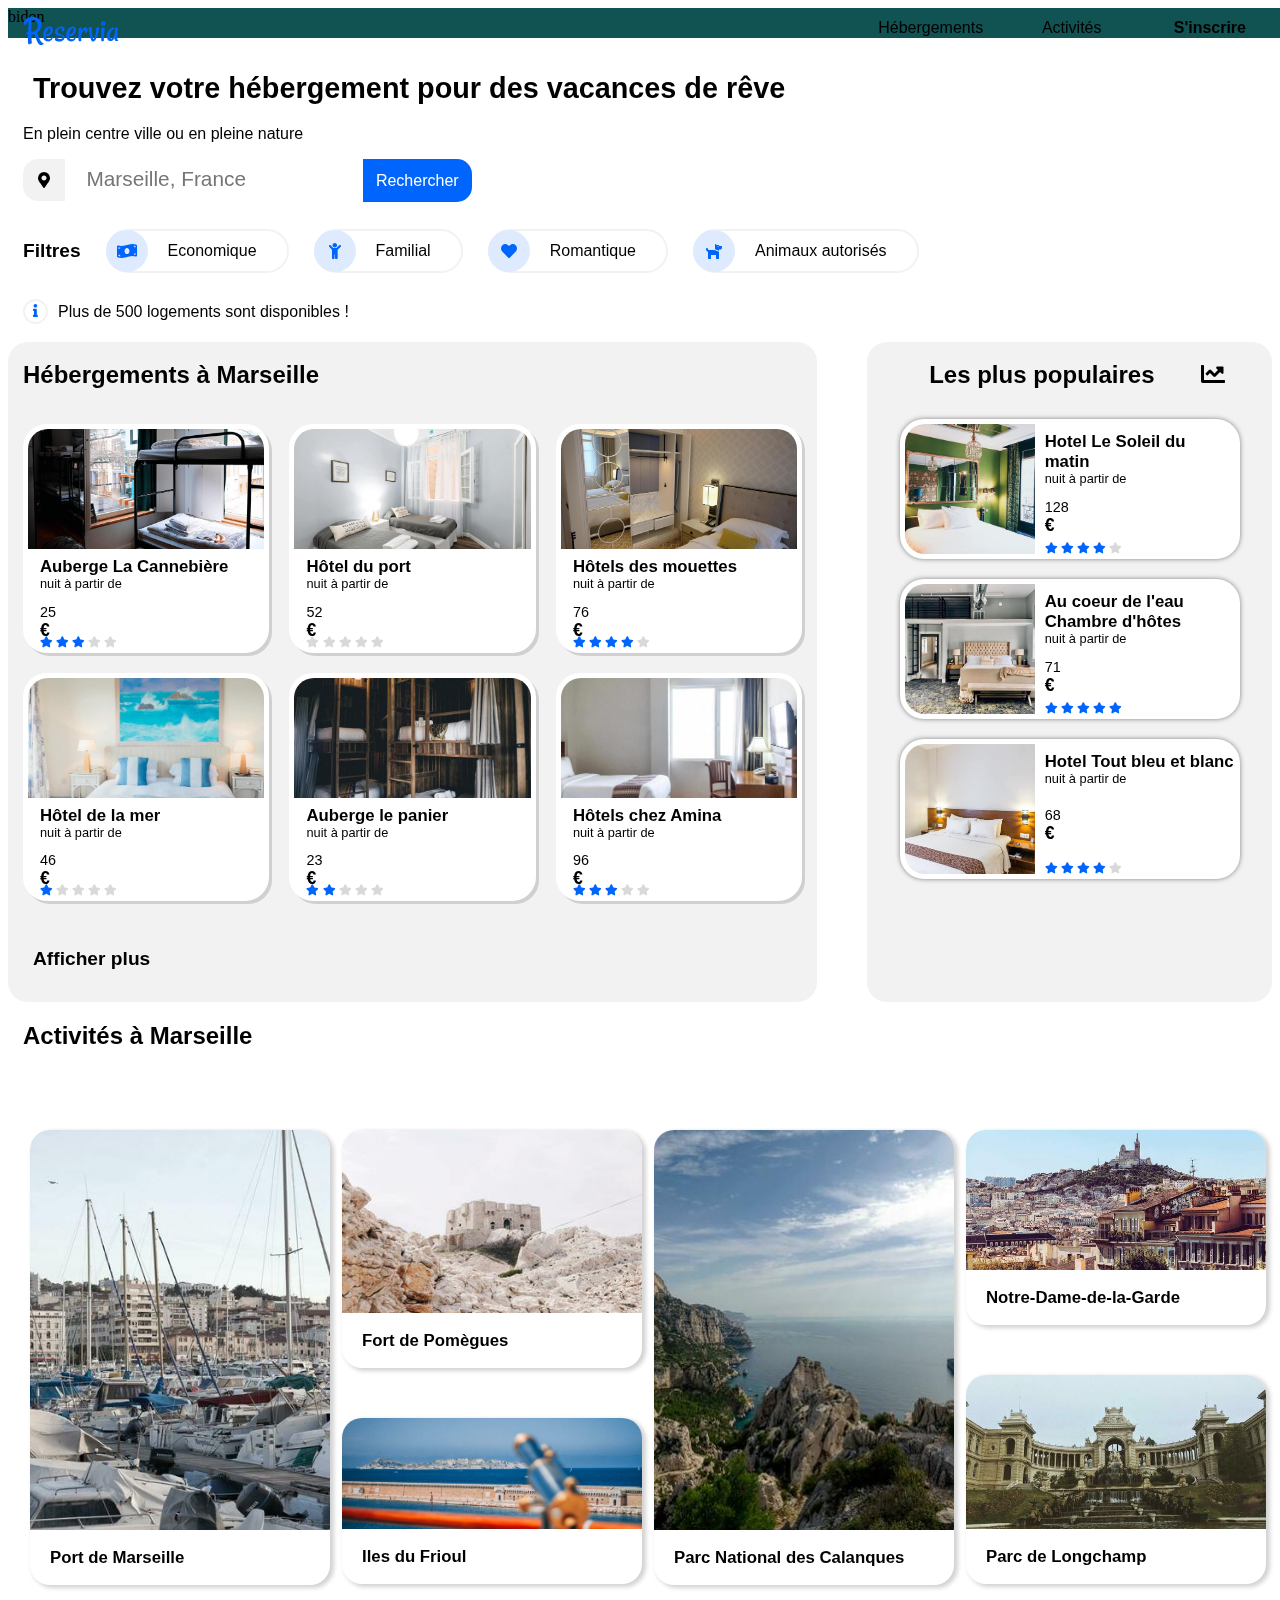
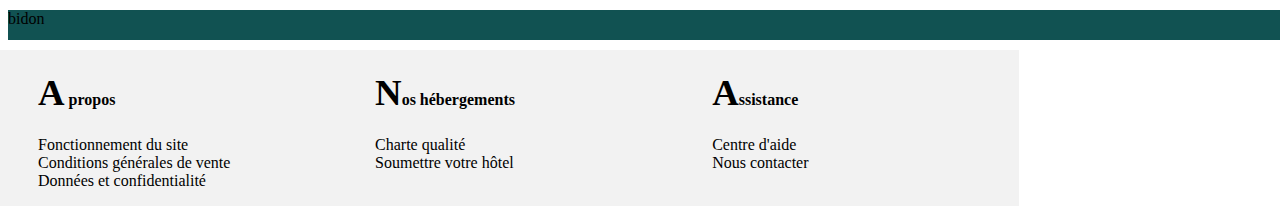
==== commit d083c075: "intermediaire _avec bug tarif et footer" ====
--- a/index.html
+++ b/index.html
@@ -28,6 +28,7 @@
   </head>
 
   <body>
+    <div class="bidon">bidon</div>
     <div class="wraper">
       <header>
         <!-- Header -->
@@ -46,18 +47,18 @@
 
       <p>En plein centre ville ou en pleine nature</p>
 
-      <form name="rechechehotel">
-        <div id="line_search">
+      <form name="recheche_hotel">
+        <div id="ligne_recherche">
           <i class="fas fa-map-marker-alt"> </i>
 
           <input
-            type="text"
+            type="search"
             id="lieux"
             name="lieux"
             placeholder="Marseille, France"
           />
-          <label class="bt_search">
-            <input type="submit" id="input_search" value="" /><span></span>
+          <label class="bt_recherche">
+            <input type="submit" id="input_recherche" value="" /><span></span>
           </label>
         </div>
 
@@ -97,7 +98,7 @@
 
       <main id="Hebergements">
         <!--pour l'ancre et eviter une balise-->
-        <section id="leshotelsBox">
+        <section id="les_hotels_Box">
           <h2>Hébergements à Marseille</h2>
 
           <div class="les_annonces1">
@@ -105,7 +106,7 @@
 
             <article class="annonce_1">
               <a href="#">
-                <div class="cadrephoto_1">
+                <div class="cadre_photo_1">
                   <img
                     src="images/hotels/marcus-loke-WQJvWU_HZFo-unsplash.jpg
               "
@@ -114,7 +115,10 @@
                 </div>
                 <div class="annonce_1_text">
                   <h3>Auberge La Cannebière</h3>
-                  <p>nuit à partir de <strong>25€.</strong></p>
+                  <p>
+                    nuit à partir de <div class="prix" tarif="eco">25</div>
+                    <span class="devise">€</span>
+                  </p>
                   <div class="les_etoiles etoile3">
                     <i class="fas fa-star"></i>
                     <i class="fas fa-star"></i>
@@ -128,7 +132,7 @@
 
             <article class="annonce_1">
               <a href="#">
-                <div class="cadrephoto_1">
+                <div class="cadre_photo_1">
                   <img
                     src="images/hotels/fred-kleber-gTbaxaVLvsg-unsplash.jpg
               "
@@ -137,7 +141,10 @@
                 </div>
                 <div class="annonce_1_text">
                   <h3>Hôtel du port</h3>
-                  <p>nuit à partir de <strong>52€.</strong></p>
+                  <p>
+                    nuit à partir de <div class="prix">52</div>
+                    <span class="devise">€</span>
+                  </p>
                   <div class="les_etoiles etoile0">
                     <i class="fas fa-star"></i>
                     <i class="fas fa-star"></i>
@@ -151,7 +158,7 @@
 
             <article class="annonce_1">
               <a href="#">
-                <div class="cadrephoto_1">
+                <div class="cadre_photo_1">
                   <img
                     src="images/hotels/reisetopia-B8WIgxA_PFU-unsplash.jpg
               "
@@ -160,7 +167,10 @@
                 </div>
                 <div class="annonce_1_text">
                   <h3>Hôtels des mouettes</h3>
-                  <p>nuit à partir de <strong>76€.</strong></p>
+                  <p>
+                    nuit à partir de <div class="prix">76</div>
+                    <span class="devise">€</span>
+                  </p>
                   <div class="les_etoiles etoile4">
                     <i class="fas fa-star"></i>
                     <i class="fas fa-star"></i>
@@ -174,7 +184,7 @@
 
             <article class="annonce_1">
               <a href="#">
-                <div class="cadrephoto_1">
+                <div class="cadre_photo_1">
                   <img
                     src="images/hotels/annie-spratt-Eg1qcIitAuA-unsplash.jpg
               "
@@ -183,7 +193,10 @@
                 </div>
                 <div class="annonce_1_text">
                   <h3>Hôtel de la mer</h3>
-                  <p>nuit à partir de <strong>46€.</strong></p>
+                  <p>
+                    nuit à partir de <div class="prix">46</div>
+                    <span class="devise">€</span>
+                  </p>
                   <div class="les_etoiles etoile1">
                     <i class="fas fa-star"></i>
                     <i class="fas fa-star"></i>
@@ -197,7 +210,7 @@
 
             <article class="annonce_1">
               <a href="#">
-                <div class="cadrephoto_1">
+                <div class="cadre_photo_1">
                   <img
                     src="images/hotels/nicate-lee-kT-ZyaiwBe0-unsplash.jpg
               "
@@ -206,7 +219,10 @@
                 </div>
                 <div class="annonce_1_text">
                   <h3>Auberge le panier</h3>
-                  <p>nuit à partir de <strong>23€.</strong></p>
+                  <p>
+                    nuit à partir de <div class="prix">23</div>
+                    <span class="devise">€</span>
+                  </p>
                   <div class="les_etoiles etoile2">
                     <i class="fas fa-star"></i>
                     <i class="fas fa-star"></i>
@@ -220,7 +236,7 @@
 
             <article class="annonce_1">
               <a href="#">
-                <div class="cadrephoto_1">
+                <div class="cadre_photo_1">
                   <img
                     src="images/hotels/febrian-zakaria-M6S1WvfW68A-unsplash.jpg
               "
@@ -229,7 +245,10 @@
                 </div>
                 <div class="annonce_1_text">
                   <h3>Hôtels chez Amina</h3>
-                  <p>nuit à partir de <strong>96€.</strong></p>
+                  <p>
+                    nuit à partir de <div class="prix">96</div>
+                    <span class="devise">€</span>
+                  </p>
                   <div class="les_etoiles etoile3">
                     <i class="fas fa-star"></i>
                     <i class="fas fa-star"></i>
@@ -246,7 +265,7 @@
 
           <h5>Afficher plus</h5>
         </section>
-        <!-- fin leshotelsBox -->
+        <!-- fin les_hotels_Box -->
 
         <section id="city_hotelspopu">
           <h2>Les plus populaires <i class="fas fa-chart-line"></i></h2>
@@ -255,7 +274,7 @@
 
           <a href="#">
             <article class="annonce_2">
-              <div class="cadrephoto_2">
+              <div class="cadre_photo_2">
                 <img
                   src="images/hotels/emile-guillemot-Bj_rcSC5XfE-unsplash.jpg"
                   alt="Photo Hotel Le Soleil du matin"
@@ -263,7 +282,10 @@
               </div>
               <div class="annonce_2_text">
                 <h3>Hotel Le Soleil du matin</h3>
-                <p>nuit à partir de <strong>128€.</strong></p>
+                <p>
+                  nuit à partir de <div class="prix">128</div>
+                  <span class="devise">€</span>
+                </p>
 
                 <div class="les_etoiles etoile4">
                   <i class="fas fa-star"></i>
@@ -278,7 +300,7 @@
 
           <a href="#">
             <article class="annonce_2">
-              <div class="cadrephoto_2">
+              <div class="cadre_photo_2">
                 <img
                   src="images/hotels/aw-creative-VGs8z60yT2c-unsplash.jpg"
                   alt="Photo Au coeur de l'eau Chambre d'hôtes"
@@ -286,7 +308,10 @@
               </div>
               <div class="annonce_2_text">
                 <h3>Au coeur de l'eau Chambre d'hôtes</h3>
-                <p>nuit à partir de <strong>71€.</strong></p>
+                <p>
+                  nuit à partir de <div class="prix">71</div>
+                  <span class="devise">€</span>
+                </p>
 
                 <div class="les_etoiles etoile5">
                   <i class="fas fa-star"></i>
@@ -301,7 +326,7 @@
 
           <a href="#">
             <article class="annonce_2">
-              <div class="cadrephoto_2">
+              <div class="cadre_photo_2">
                 <img
                   src="images/hotels/febrian-zakaria-sjvU0THccQA-unsplash.jpg"
                   alt="Photo Hotel Tout bleu et blanc"
@@ -309,7 +334,10 @@
               </div>
               <div class="annonce_2_text">
                 <h3>Hotel Tout bleu et blanc</h3>
-                <p>nuit à partir de <strong>68€.</strong></p>
+                <p>
+                  nuit à partir de <div class="prix">68</div>
+                  <span class="devise">€</span>
+                </p>
 
                 <div class="les_etoiles etoile4">
                   <i class="fas fa-star"></i>
@@ -336,7 +364,7 @@
 
           <article class="annonce_3">
             <a href="#">
-              <div class="cadrephoto_3">
+              <div class="cadre_photo_3">
                 <img
                   src="images/activites/reno-laithienne-QUgJhdY5Fyk-unsplash.jpg
           "
@@ -349,7 +377,7 @@
 
           <article class="annonce_3">
             <a href="#">
-              <div class="cadrephoto_3">
+              <div class="cadre_photo_3">
                 <img
                   src="images/activites/paul-hermann-QFTrLdQIRhI-unsplash.jpg
           "
@@ -362,7 +390,7 @@
 
           <article class="annonce_3">
             <a href="#">
-              <div class="cadrephoto_3">
+              <div class="cadre_photo_3">
                 <img
                   src="images/activites/kevin-hikari-rV_Qd1l-VXg-unsplash.jpg
           "
@@ -375,7 +403,7 @@
 
           <article class="annonce_3">
             <a href="#">
-              <div class="cadrephoto_3">
+              <div class="cadre_photo_3">
                 <img
                   src="images/activites/kilyan-sockalingum-NR8-cBCN3aI-unsplash.jpg
           "
@@ -388,7 +416,7 @@
 
           <article class="annonce_3">
             <a href="#">
-              <div class="cadrephoto_3">
+              <div class="cadre_photo_3">
                 <img
                   src="images/activites/florian-wehde-xW9e8gdotxI-unsplash.jpg
           "
@@ -401,7 +429,7 @@
 
           <article class="annonce_3">
             <a href="#">
-              <div class="cadrephoto_3">
+              <div class="cadre_photo_3">
                 <img
                   src="images/activites/lena-paulin-wH2-EJoDcV0-unsplash.jpg
           "
@@ -417,7 +445,7 @@
       </section>
     </div>
     <!--fin vrapper-->
-
+    <div class="bidon">bidon</div>
     <!-- Footer -->
     <footer>
       <div class="foot_txt">
--- a/css_P2.css
+++ b/css_P2.css
@@ -3,7 +3,10 @@
   Bleu clair                      #DEEBFF
   Gris                             #F2F2F2
 
-   
+   #recheche_hotel
+   #ligne_recherche
+
+
 */
 
 @import url("https://fonts.googleapis.com/css2?family=Raleway&display=swap");
@@ -11,17 +14,42 @@
 :root {
   --color_bleu_1: #0065fc;
 }
+.body {
+  margin: 0px;
+  padding: 0px;
+  position: relative;
+}
 .wraper {
-  max-width: 1280px;
+  max-width: 1380px;
   margin: 0 auto;
   position: relative;
-
   font-family: "Raleway-Regular", "Arial", " Verdana", "sans-serif";
-  /*utilisation des polices sur la totalité de la page */
-  font-size: 100%; /* nota bene 100% = 16px  - Ailleurs mettre combien de rem - par ex au lieu de 32px mettre 2rem */
+  font-size: 100%;
   font-size: 1em;
 }
-
+*,
+*:before,
+*:after {
+  box-sizing: border-box;
+}
+.bidon {
+  position: fixed;
+  /* margin-left: -10px;
+   margin-top: 100%; */
+  margin: 0px;
+  width: 100%;
+  height: 30px;
+  background-color: rgb(17, 82, 82);
+}
+
+/*
+ENCORE DES ERREURS CON***
+.bidon:nth-child(2) {
+  position: relative;
+  height: 10%;
+  background-color: rgb(16, 173, 173);
+}
+*/
 a {
   text-decoration: none;
   cursor: pointer;
@@ -53,8 +81,9 @@
   color: var(--color_bleu_1);
 }
 
-* {
-  box-sizing: border-box;
+.devise {
+  font-size: 1.1em;
+  font-weight: bold;
 }
 
 /*pbme back-up -redondance*/
@@ -180,7 +209,7 @@
   border-radius: 50%;
 }
 
-.bt_search {
+.bt_recherche {
   padding: 13px 13px;
   font-size: 1em;
   color: white;
@@ -189,10 +218,10 @@
   cursor: pointer;
 }
 
-.bt_search:after {
+.bt_recherche:after {
   content: "Rechercher";
 }
-.bt_search:hover {
+.bt_recherche:hover {
   box-shadow: 0px 0px 2px #000000;
 }
 
@@ -241,7 +270,7 @@
 }
 
 .filtre input,
-#input_search,
+#input_recherche,
 label input {
   position: absolute;
   opacity: 0;
@@ -294,7 +323,7 @@
   gap: 30px;
 }
 
-#leshotelsBox {
+#les_hotels_Box {
   display: flex;
   flex-direction: column;
   flex-wrap: wrap;
@@ -328,13 +357,13 @@
 ________________________________________________
 
 */
-.cadrephoto_1 {
+.cadre_photo_1 {
   height: 120px;
   border-radius: 20px 20px 0 0;
   overflow: hidden;
 }
 
-.cadrephoto_2 {
+.cadre_photo_2 {
   /* a factoriser ? */
   height: 130px;
   width: 130px;
@@ -342,15 +371,15 @@
   border-radius: 20px 0 0 20px;
   overflow: hidden;
 }
-.cadrephoto_3 {
+.cadre_photo_3 {
   height: 130px;
   border-radius: 20px 20px 0 0;
   overflow: hidden;
 }
 
-.cadrephoto_1 img,
-.cadrephoto_2 img,
-.cadrephoto_3 img {
+.cadre_photo_1 img,
+.cadre_photo_2 img,
+.cadre_photo_3 img {
   object-fit: cover;
   width: 100%;
   height: 100%;
@@ -387,9 +416,10 @@
   cursor: pointer;
 }
 .annonce_1_text {
-  display: flex;
+  /* display: flex;
   flex-direction: column;
-  /*justify-content: flex-start;
+  virer TODAY
+!!!!!!!!!!!!!  justify-content: flex-start;
 line-height: 1px;
 */
   margin-left: 12px;
@@ -478,20 +508,20 @@
   box-shadow: 3px 2px 4px 1px lightgrey;
 }
 
-.annonce_3:nth-child(3n-2) .cadrephoto_3 {
+.annonce_3:nth-child(3n-2) .cadre_photo_3 {
   height: 400px;
 }
 
-.annonce_3:nth-child(2) .cadrephoto_3 {
+.annonce_3:nth-child(2) .cadre_photo_3 {
   height: 183px;
 }
-.annonce_3:nth-child(3) .cadrephoto_3 {
+.annonce_3:nth-child(3) .cadre_photo_3 {
   height: 111px;
 }
-.annonce_3:nth-child(5) .cadrephoto_3 {
+.annonce_3:nth-child(5) .cadre_photo_3 {
   height: 140px;
 }
-.annonce_3:nth-child(6) .cadrephoto_3 {
+.annonce_3:nth-child(6) .cadre_photo_3 {
   height: 154px;
 }
 
@@ -508,21 +538,26 @@
   padding-left: 20px;
 }
 
-.annonce_1_text > p,
+/* .annonce_1_text > p,
 .annonce_2_text > p {
   font-size: 0.9em;
   line-height: 1.2;
 }
-
+ */
 .annonce_1_text p,
 .annonce_2_text p {
   font-size: 0.8em;
   margin-top: -18px;
   padding: 0px;
 }
-.annonce_1_text strong,
-.annonce_2_text strong {
+.annonce_1_text .prix,
+.annonce_2_text .prix {
   font-size: 0.9em;
+}
+
+.annonce_1_text prix::first-letter,
+footer h4::first-letter {
+  font-size: 2.3em;
 }
 
 .les_annonces2 {
@@ -532,6 +567,9 @@
 }
 
 footer {
+  margin-left: -20px;
+
+  width: calc(80% + 20px);
   background: #f2f2f2;
   display: flex;
   justify-content: space-between;
@@ -565,8 +603,8 @@
   }
 
   .annonce_3 {
-    width: 430px;
-    margin-left: calc(50% - 215px);
+    width: 356px;
+    margin-left: calc(50% - 178px);
     /* pour un mediaq à 450? */
   }
 }
@@ -605,6 +643,24 @@
     border-top: 1px solid transparent;
   }
 }
+
+@media only screen and (max-width: 640px) {
+  #city_hotelspopu {
+    border-radius: 0px;
+  }
+  .annonce_3:nth-child(n + 1) .cadre_photo_3 {
+    height: 130px;
+  }
+  #city_activ {
+    display: block;
+    width: 100%;
+  }
+  .annonce_3 {
+    width: 330px;
+    margin-left: calc(50% - 165px);
+  }
+}
+
 @media only screen and (max-width: 450px) {
   form {
     margin-left: 5px;
@@ -623,11 +679,11 @@
     font-size: 0.8em;
   }
 
-  .bt_search {
+  .bt_recherche {
     border-radius: 15px;
   }
 
-  .bt_search:after {
+  .bt_recherche:after {
     font-family: "Font Awesome 5 Free";
     content: "\f002";
     font-weight: 900;
@@ -635,34 +691,6 @@
   }
   .titre_filtre {
     width: 100%;
-  }
-}
-
-@media only screen and (max-width: 640px) {
-  #city_hotelspopu {
-    border-radius: 0px;
-  }
-
-  /*  !!!!! OUPS !!!!! */
-  /*.cadrephoto_3 
-  .annonce_3:nth-child(1) .cadrephoto_3,
-  .annonce_3:nth-child(2) .cadrephoto_3,
-  .annonce_3:nth-child(3) .cadrephoto_3,
-  .annonce_3:nth-child(4) .cadrephoto_3,
-  .annonce_3:nth-child(5) .cadrephoto_3,
-  .annonce_3:nth-child(6) .cadrephoto_3*/
-
-  .annonce_3:nth-child(n + 1) .cadrephoto_3 {
-    height: 130px;
-  }
-  #city_activ {
-    display: block;
-    width: 100%;
-  }
-
-  .annonce_3 {
-    width: 330px;
-    margin-left: calc(50% - 165px);
   }
 }
 
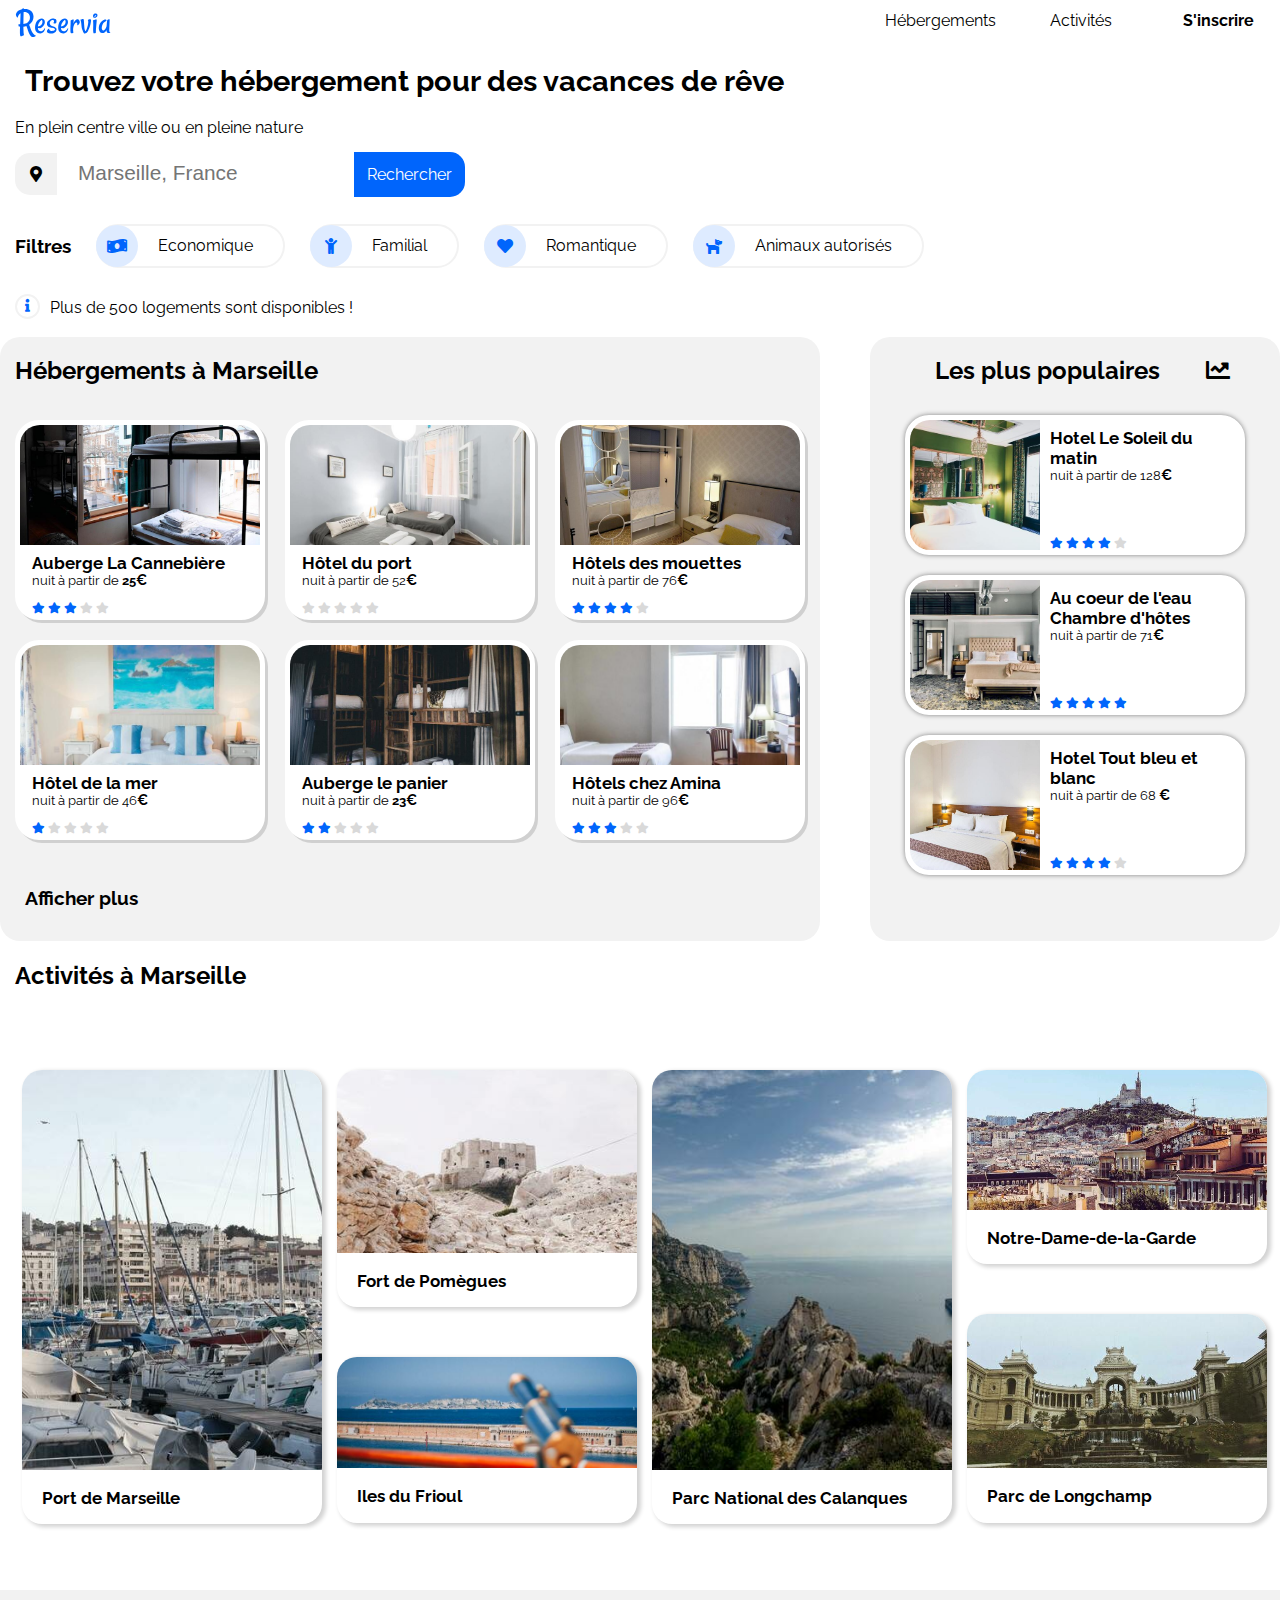
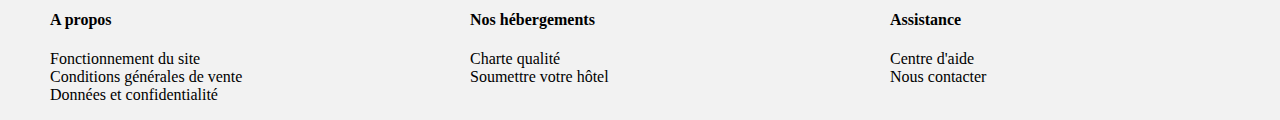
==== commit 885eb030: "correction police ralway et body au lieu de .body" ====
--- a/index.html
+++ b/index.html
@@ -28,7 +28,6 @@
   </head>
 
   <body>
-    <div class="bidon">bidon</div>
     <div class="wraper">
       <header>
         <!-- Header -->
@@ -37,7 +36,7 @@
         <!-- Navigation Bar  -->
         <nav>
           <a href="#Hebergements" class="navCAtegory">Hébergements</a>
-          <a href="#activiteBox" class="navCAtegory">Activités</a>
+          <a href="#les_activites" class="navCAtegory">Activités</a>
         </nav>
 
         <a href="#" class="navinscrire">S'inscrire</a>
@@ -62,7 +61,7 @@
           </label>
         </div>
 
-        <br /><!--  en trop! betise les filtres!!!!!!!!!!!!!!!!!!!!!-->
+        <br />
 
         <div id="liste_filtres">
           <div class="titre_filtre">Filtres</div>
@@ -116,8 +115,8 @@
                 <div class="annonce_1_text">
                   <h3>Auberge La Cannebière</h3>
                   <p>
-                    nuit à partir de <div class="prix" tarif="eco">25</div>
-                    <span class="devise">€</span>
+                    nuit à partir de <strong>25</strong
+                    ><span class="devise">€</span>
                   </p>
                   <div class="les_etoiles etoile3">
                     <i class="fas fa-star"></i>
@@ -141,10 +140,7 @@
                 </div>
                 <div class="annonce_1_text">
                   <h3>Hôtel du port</h3>
-                  <p>
-                    nuit à partir de <div class="prix">52</div>
-                    <span class="devise">€</span>
-                  </p>
+                  <p>nuit à partir de 52<span class="devise">€</span></p>
                   <div class="les_etoiles etoile0">
                     <i class="fas fa-star"></i>
                     <i class="fas fa-star"></i>
@@ -167,10 +163,7 @@
                 </div>
                 <div class="annonce_1_text">
                   <h3>Hôtels des mouettes</h3>
-                  <p>
-                    nuit à partir de <div class="prix">76</div>
-                    <span class="devise">€</span>
-                  </p>
+                  <p>nuit à partir de 76<span class="devise">€</span></p>
                   <div class="les_etoiles etoile4">
                     <i class="fas fa-star"></i>
                     <i class="fas fa-star"></i>
@@ -193,10 +186,7 @@
                 </div>
                 <div class="annonce_1_text">
                   <h3>Hôtel de la mer</h3>
-                  <p>
-                    nuit à partir de <div class="prix">46</div>
-                    <span class="devise">€</span>
-                  </p>
+                  <p>nuit à partir de 46<span class="devise">€</span></p>
                   <div class="les_etoiles etoile1">
                     <i class="fas fa-star"></i>
                     <i class="fas fa-star"></i>
@@ -220,8 +210,8 @@
                 <div class="annonce_1_text">
                   <h3>Auberge le panier</h3>
                   <p>
-                    nuit à partir de <div class="prix">23</div>
-                    <span class="devise">€</span>
+                    nuit à partir de <strong>23</strong
+                    ><span class="devise">€</span>
                   </p>
                   <div class="les_etoiles etoile2">
                     <i class="fas fa-star"></i>
@@ -245,10 +235,7 @@
                 </div>
                 <div class="annonce_1_text">
                   <h3>Hôtels chez Amina</h3>
-                  <p>
-                    nuit à partir de <div class="prix">96</div>
-                    <span class="devise">€</span>
-                  </p>
+                  <p>nuit à partir de 96<span class="devise">€</span></p>
                   <div class="les_etoiles etoile3">
                     <i class="fas fa-star"></i>
                     <i class="fas fa-star"></i>
@@ -267,7 +254,7 @@
         </section>
         <!-- fin les_hotels_Box -->
 
-        <section id="city_hotelspopu">
+        <section id="les_annonces_2">
           <h2>Les plus populaires <i class="fas fa-chart-line"></i></h2>
 
           <!--édité le 07/07/2021, 21:04:15-->
@@ -282,10 +269,7 @@
               </div>
               <div class="annonce_2_text">
                 <h3>Hotel Le Soleil du matin</h3>
-                <p>
-                  nuit à partir de <div class="prix">128</div>
-                  <span class="devise">€</span>
-                </p>
+                <p>nuit à partir de 128<span class="devise">€</span></p>
 
                 <div class="les_etoiles etoile4">
                   <i class="fas fa-star"></i>
@@ -308,10 +292,7 @@
               </div>
               <div class="annonce_2_text">
                 <h3>Au coeur de l'eau Chambre d'hôtes</h3>
-                <p>
-                  nuit à partir de <div class="prix">71</div>
-                  <span class="devise">€</span>
-                </p>
+                <p>nuit à partir de 71<span class="devise">€</span></p>
 
                 <div class="les_etoiles etoile5">
                   <i class="fas fa-star"></i>
@@ -335,7 +316,7 @@
               <div class="annonce_2_text">
                 <h3>Hotel Tout bleu et blanc</h3>
                 <p>
-                  nuit à partir de <div class="prix">68</div>
+                  nuit à partir de 68
                   <span class="devise">€</span>
                 </p>
 
@@ -356,10 +337,10 @@
       </main>
       <!--fin id="resultatslogements"-->
 
-      <section id="activiteBox">
+      <section id="les_activites">
         <div><h2>Activités à Marseille</h2></div>
 
-        <div id="city_activ">
+        <div id="les_annonces_3">
           <!--édité le 07/07/2021, 20:54:02-->
 
           <article class="annonce_3">
@@ -392,8 +373,7 @@
             <a href="#">
               <div class="cadre_photo_3">
                 <img
-                  src="images/activites/kevin-hikari-rV_Qd1l-VXg-unsplash.jpg
-          "
+                  src="images/activites/kevin-hikari-rV_Qd1l-VXg-unsplash.jpg"
                   alt="Photo des Iles du Frioul"
                 />
               </div>
@@ -445,7 +425,7 @@
       </section>
     </div>
     <!--fin vrapper-->
-    <div class="bidon">bidon</div>
+
     <!-- Footer -->
     <footer>
       <div class="foot_txt">
--- a/css_P2.css
+++ b/css_P2.css
@@ -14,7 +14,7 @@
 :root {
   --color_bleu_1: #0065fc;
 }
-.body {
+body {
   margin: 0px;
   padding: 0px;
   position: relative;
@@ -23,7 +23,7 @@
   max-width: 1380px;
   margin: 0 auto;
   position: relative;
-  font-family: "Raleway-Regular", "Arial", " Verdana", "sans-serif";
+  font-family: "Raleway", "Arial", " Verdana", "sans-serif";
   font-size: 100%;
   font-size: 1em;
 }
@@ -32,24 +32,7 @@
 *:after {
   box-sizing: border-box;
 }
-.bidon {
-  position: fixed;
-  /* margin-left: -10px;
-   margin-top: 100%; */
-  margin: 0px;
-  width: 100%;
-  height: 30px;
-  background-color: rgb(17, 82, 82);
-}
-
-/*
-ENCORE DES ERREURS CON***
-.bidon:nth-child(2) {
-  position: relative;
-  height: 10%;
-  background-color: rgb(16, 173, 173);
-}
-*/
+
 a {
   text-decoration: none;
   cursor: pointer;
@@ -332,7 +315,7 @@
   background: #f2f2f2;
 }
 
-#city_hotelspopu {
+#les_annonces_2 {
   display: flex;
   flex: 1;
   flex-direction: column;
@@ -343,7 +326,7 @@
   margin-left: 20px;
 }
 
-#city_activ {
+#les_annonces_3 {
   display: flex;
   flex-direction: column;
   flex-wrap: wrap;
@@ -546,6 +529,8 @@
  */
 .annonce_1_text p,
 .annonce_2_text p {
+  /* display: flex;*/
+
   font-size: 0.8em;
   margin-top: -18px;
   padding: 0px;
@@ -555,11 +540,6 @@
   font-size: 0.9em;
 }
 
-.annonce_1_text prix::first-letter,
-footer h4::first-letter {
-  font-size: 2.3em;
-}
-
 .les_annonces2 {
   display: flex;
   width: 100%;
@@ -567,9 +547,9 @@
 }
 
 footer {
-  margin-left: -20px;
-
-  width: calc(80% + 20px);
+  /*  margin-left: -20px;
+
+  width: calc(100% + 20px); */
   background: #f2f2f2;
   display: flex;
   justify-content: space-between;
@@ -596,7 +576,7 @@
 }
 
 @media only screen and (max-width: 1200px) {
-  #city_activ {
+  #les_annonces_3 {
     display: block;
     /* width: 100%;*/
     height: auto;
@@ -613,7 +593,7 @@
     flex-wrap: wrap-reverse;
   }
 
-  #city_hotelspopu {
+  #les_annonces_2 {
     width: 100%;
     margin-left: 0px;
     margin-bottom: 10px;
@@ -645,13 +625,18 @@
 }
 
 @media only screen and (max-width: 640px) {
-  #city_hotelspopu {
+  #les_annonces1 {
     border-radius: 0px;
-  }
+    background-color: transparent;
+  }
+  #les_annonces_2 {
+    border-radius: 0px;
+  }
+
   .annonce_3:nth-child(n + 1) .cadre_photo_3 {
     height: 130px;
   }
-  #city_activ {
+  #les_annonces_3 {
     display: block;
     width: 100%;
   }
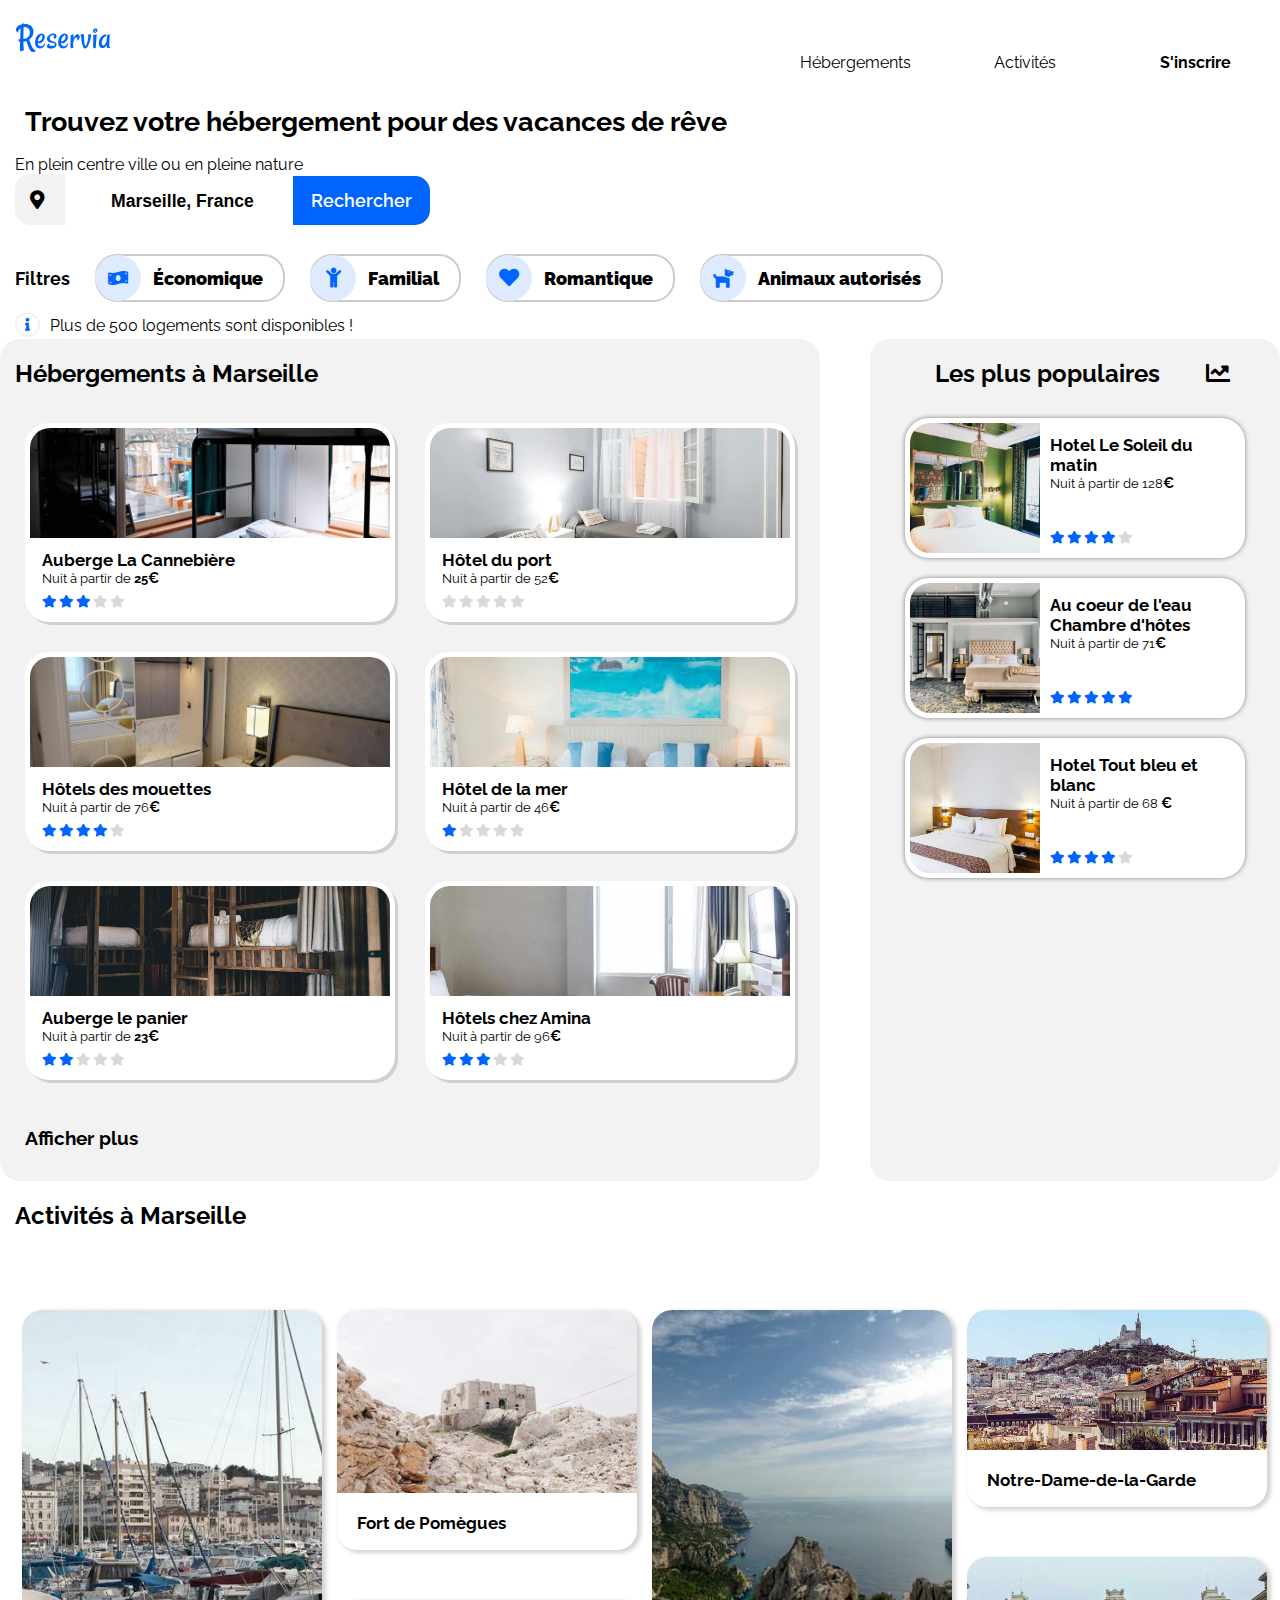
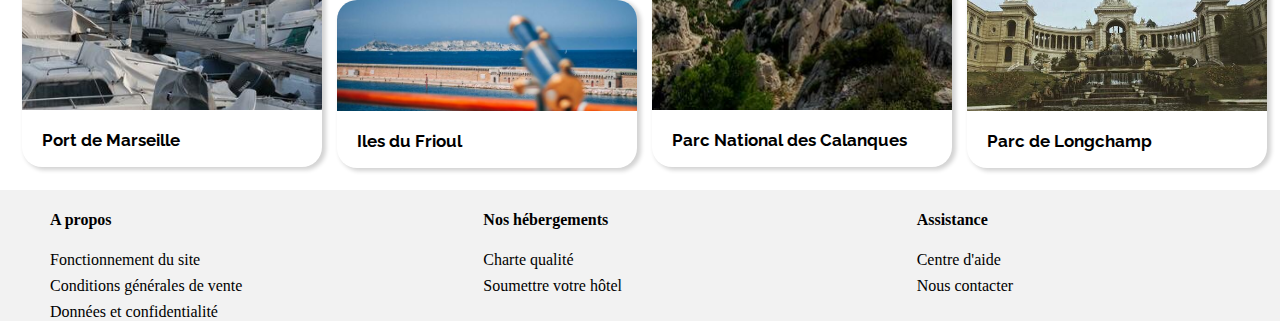
==== commit 8688db5a: "modif _finale" ====
--- a/index.html
+++ b/index.html
@@ -38,7 +38,6 @@
           <a href="#Hebergements" class="navCAtegory">Hébergements</a>
           <a href="#les_activites" class="navCAtegory">Activités</a>
         </nav>
-
         <a href="#" class="navinscrire">S'inscrire</a>
       </header>
 
@@ -67,23 +66,23 @@
           <div class="titre_filtre">Filtres</div>
           <label class="filtre">
             <input type="checkbox" name="choix" value="cheap" />
-            <i class="fas fa-money-bill-wave fa-xs icone"></i
-            ><span class="filtre_txt">Economique</span>
+            <i class="fas fa-money-bill-wave fa-xs"></i
+            ><span class="filtre_txt">Économique</span>
           </label>
 
           <label class="filtre">
             <input type="checkbox" name="choix" value="family" />
-            <i class="fas fa-child fa-xs icone"></i
+            <i class="fas fa-child fa-xs"></i
             ><span class="filtre_txt">Familial</span>
           </label>
           <label class="filtre">
             <input type="checkbox" name="choix" value="love" />
-            <i class="fas fa-heart fa-xs icone"></i
+            <i class="fas fa-heart fa-xs"></i
             ><span class="filtre_txt">Romantique</span>
           </label>
           <label class="filtre">
             <input type="checkbox" name="choix" value="pet" />
-            <i class="fas fa-dog fa-xs icone"></i
+            <i class="fas fa-dog fa-xs"></i
             ><span class="filtre_txt">Animaux autorisés</span>
           </label>
         </div>
@@ -115,7 +114,7 @@
                 <div class="annonce_1_text">
                   <h3>Auberge La Cannebière</h3>
                   <p>
-                    nuit à partir de <strong>25</strong
+                    Nuit à partir de <strong>25</strong
                     ><span class="devise">€</span>
                   </p>
                   <div class="les_etoiles etoile3">
@@ -140,7 +139,7 @@
                 </div>
                 <div class="annonce_1_text">
                   <h3>Hôtel du port</h3>
-                  <p>nuit à partir de 52<span class="devise">€</span></p>
+                  <p>Nuit à partir de 52<span class="devise">€</span></p>
                   <div class="les_etoiles etoile0">
                     <i class="fas fa-star"></i>
                     <i class="fas fa-star"></i>
@@ -163,7 +162,7 @@
                 </div>
                 <div class="annonce_1_text">
                   <h3>Hôtels des mouettes</h3>
-                  <p>nuit à partir de 76<span class="devise">€</span></p>
+                  <p>Nuit à partir de 76<span class="devise">€</span></p>
                   <div class="les_etoiles etoile4">
                     <i class="fas fa-star"></i>
                     <i class="fas fa-star"></i>
@@ -186,7 +185,7 @@
                 </div>
                 <div class="annonce_1_text">
                   <h3>Hôtel de la mer</h3>
-                  <p>nuit à partir de 46<span class="devise">€</span></p>
+                  <p>Nuit à partir de 46<span class="devise">€</span></p>
                   <div class="les_etoiles etoile1">
                     <i class="fas fa-star"></i>
                     <i class="fas fa-star"></i>
@@ -210,7 +209,7 @@
                 <div class="annonce_1_text">
                   <h3>Auberge le panier</h3>
                   <p>
-                    nuit à partir de <strong>23</strong
+                    Nuit à partir de <strong>23</strong
                     ><span class="devise">€</span>
                   </p>
                   <div class="les_etoiles etoile2">
@@ -235,7 +234,7 @@
                 </div>
                 <div class="annonce_1_text">
                   <h3>Hôtels chez Amina</h3>
-                  <p>nuit à partir de 96<span class="devise">€</span></p>
+                  <p>Nuit à partir de 96<span class="devise">€</span></p>
                   <div class="les_etoiles etoile3">
                     <i class="fas fa-star"></i>
                     <i class="fas fa-star"></i>
@@ -269,7 +268,7 @@
               </div>
               <div class="annonce_2_text">
                 <h3>Hotel Le Soleil du matin</h3>
-                <p>nuit à partir de 128<span class="devise">€</span></p>
+                <p>Nuit à partir de 128<span class="devise">€</span></p>
 
                 <div class="les_etoiles etoile4">
                   <i class="fas fa-star"></i>
@@ -292,7 +291,7 @@
               </div>
               <div class="annonce_2_text">
                 <h3>Au coeur de l'eau Chambre d'hôtes</h3>
-                <p>nuit à partir de 71<span class="devise">€</span></p>
+                <p>Nuit à partir de 71<span class="devise">€</span></p>
 
                 <div class="les_etoiles etoile5">
                   <i class="fas fa-star"></i>
@@ -316,7 +315,7 @@
               <div class="annonce_2_text">
                 <h3>Hotel Tout bleu et blanc</h3>
                 <p>
-                  nuit à partir de 68
+                  Nuit à partir de 68
                   <span class="devise">€</span>
                 </p>
 
--- a/css_P2.css
+++ b/css_P2.css
@@ -13,6 +13,7 @@
 
 :root {
   --color_bleu_1: #0065fc;
+  --epaisseur_trait_bleu: 3px;
 }
 body {
   margin: 0px;
@@ -32,17 +33,22 @@
 *:after {
   box-sizing: border-box;
 }
+p {
+  margin: 0;
+  padding: 0;
+}
 
 a {
-  text-decoration: none;
+  text-decoration: inherit;
   cursor: pointer;
   color: black;
 }
 
 h1 {
+  margin-top: 30px;
   padding-left: 25px;
   font-weight: bolder;
-  font-size: 1.8em;
+  font-size: 1.7em;
 }
 
 h2 {
@@ -50,11 +56,21 @@
   font-weight: bolder;
   font-size: 1.5em;
 }
-h3 {
+.annonce_1 h3,
+.annonce_2 h3 {
   /* padding-left: 25px;*/
-  margin-top: 8px;
+  padding-top: 12px;
   font-size: 1.05em;
-}
+  margin-block-start: 0;
+  margin-block-end: 0;
+  margin-inline-start: 0px;
+  margin-inline-end: 0px;
+}
+h3 p {
+  margin-top: -20px;
+  font-size: 1.05em;
+}
+
 h5 {
   padding-left: 25px;
   font-size: 1.2em;
@@ -69,64 +85,39 @@
   font-weight: bold;
 }
 
-/*pbme back-up -redondance*/
-
-header nav a,
-.navinscrire {
-  text-align: center;
-  margin-left: 1em;
-  margin-right: 1em;
-  padding-top: 1em;
-  border-top: 1px solid transparent;
-}
-
-header nav a:hover,
-.navinscrire:hover {
-  border-top: 1px solid var(--color_bleu_1);
-  color: var(--color_bleu_1);
-}
-
-.navCAtegory {
-  width: 120px;
-  display: flex;
-  justify-content: center;
-
-  gap: 20px;
-}
-
-/*news*/
-
-.navinscrire {
-  padding: 10px;
-  font-weight: bold;
-  border-top: 1px solid transparent;
-}
-
+/*pbme */
 header,
 header nav {
   flex-wrap: wrap;
   display: flex;
   flex-direction: row;
-
   justify-content: flex-end;
 }
 
-header nav a {
+.navCAtegory,
+.navinscrire {
   text-align: center;
+  align-self: flex-end;
+  padding-top: 50px;
+  width: 140px;
+  margin-left: 15px;
+  margin-right: 15px;
+  border: var(--epaisseur_trait_bleu) solid transparent;
+}
+.navinscrire {
+  font-weight: bold;
+}
+/* 
+.navCAtegory {
   margin-left: 5px;
-  border-top: 1px solid transparent;
-  padding: 10px;
-  color: #000;
-}
+} */
 header img {
   margin-right: auto;
 }
-header a:hover {
-  color: grey;
-}
-
-header nav a:hover {
-  border-top: 1px solid var(--color_bleu_1);
+
+.navCAtegory:hover,
+.navinscrire:hover {
+  border-top: var(--epaisseur_trait_bleu) solid var(--color_bleu_1);
   color: var(--color_bleu_1);
 }
 
@@ -142,16 +133,28 @@
 ________________formulaire _________________*/
 
 .titre_filtre {
-  font-size: 1.2em;
+  font-size: 1.1em;
+  font-weight: bolder;
+}
+::-webkit-input-placeholder {
   font-weight: bold;
+  font-size: 1.1rem;
+  color: black;
+  padding-top: 4px;
+  padding-bottom: 4px;
+  padding-left: 15px;
 }
 
 #lieux {
   padding-top: 4px;
   padding-bottom: 4px;
-  padding-left: 15px;
+  padding-left: 25px;
+  font-size: 1.1rem;
   border-color: transparent;
-  font-size: 1.3em;
+
+  font-weight: bolder;
+  color: #000;
+  width: 220px;
 }
 #lieux:focus {
   border-color: blue;
@@ -159,20 +162,25 @@
 
 .filtre .fas {
   display: flex;
-  width: 42px;
-  height: 42px;
+  width: 46px;
+  height: 46px;
   margin-left: -2px;
   color: var(--color_bleu_1);
   background-color: #deebff;
   align-items: center;
   justify-content: center;
-  font-size: 1rem;
+  font-size: 20px;
 
   border-radius: 50%;
 }
+.filtre .fa-money-bill-wave {
+  font-size: 16px;
+}
 
 .fa-map-marker-alt {
-  padding: 13px 15px;
+  padding: 16px 15px;
+  width: 50px;
+  font-size: 1.2em;
   border-radius: 15px 0 0 15px;
   background-color: #f2f2f2;
   cursor: pointer;
@@ -193,8 +201,10 @@
 }
 
 .bt_recherche {
-  padding: 13px 13px;
-  font-size: 1em;
+  padding: 14px 18px;
+  margin-left: 0px;
+  font-size: 1.1em;
+  font-weight: 600;
   color: white;
   background-color: var(--color_bleu_1);
   border-radius: 0 15px 15px 0;
@@ -223,13 +233,13 @@
 .filtre {
   display: flex;
   align-items: center;
-  border: #f2f2f2 solid 2px;
-  height: 44px;
+  border: #cfcaca solid 2px;
+  height: 48px;
   border-radius: 22px;
   margin-left: 25px;
   margin-top: 10px;
   margin-bottom: 10px;
-  padding-right: 30px;
+  padding-right: 20px;
   cursor: pointer;
 }
 
@@ -263,7 +273,9 @@
 }
 
 .filtre_txt {
-  padding-left: 20px;
+  font-size: 1.1em;
+  font-weight: 900;
+  padding-left: 12px;
 }
 
 liste_filtres p {
@@ -341,7 +353,7 @@
 
 */
 .cadre_photo_1 {
-  height: 120px;
+  height: 110px;
   border-radius: 20px 20px 0 0;
   overflow: hidden;
 }
@@ -376,9 +388,10 @@
 
 .les_annonces1 {
   display: flex;
-  gap: 10px;
+  justify-content: space-around;
+  gap: 20px;
   flex-wrap: wrap;
-  padding: 10px;
+  padding: 10px 20px;
 }
 
 .annonce_1 {
@@ -389,9 +402,9 @@
   border: 5px solid #fff;
   border-radius: 24px;
   background: #fff;
-  width: 180px;
+  width: 170px; /*width: 180px;  avant*/
   box-shadow: 3px 3px hsl(0, 0%, 50%, 0.3);
-  /*box-shadow: 0px 0px 8px #000000;*/
+
   flex: 1;
   min-width: 240px;
 }
@@ -424,6 +437,7 @@
   border: 5px solid #fff;
   border-radius: 24px;
   width: 90%;
+  /* height: 140px; */
   width: 340px;
   background: white;
   box-shadow: 0px 0px 5px grey;
@@ -438,6 +452,7 @@
   margin-top: 0px;
 }
 .annonce_2_text p {
+  /* a revoirttttt*/
   height: 100%;
 }
 
@@ -448,7 +463,8 @@
 
 .les_etoiles,
 .etoile0 {
-  font-size: 0.7em;
+  margin: 8px 0;
+  font-size: 0.8em;
   color: rgb(217, 217, 217);
 }
 
@@ -519,6 +535,8 @@
   height: 30px;
   padding-top: 10px;
   padding-left: 20px;
+  margin-top: 10px;
+  font-size: 1.05em;
 }
 
 /* .annonce_1_text > p,
@@ -532,13 +550,13 @@
   /* display: flex;*/
 
   font-size: 0.8em;
-  margin-top: -18px;
+
   padding: 0px;
 }
-.annonce_1_text .prix,
+/* .annonce_1_text .prix,
 .annonce_2_text .prix {
   font-size: 0.9em;
-}
+} */
 
 .les_annonces2 {
   display: flex;
@@ -547,21 +565,29 @@
 }
 
 footer {
-  /*  margin-left: -20px;
-
-  width: calc(100% + 20px); */
-  background: #f2f2f2;
   display: flex;
   justify-content: space-between;
-  margin-top: 40px;
-  padding-right: 40px;
   flex-wrap: wrap;
   gap: 20px;
+  /*  margin-left: -20px;
+width: calc(100% + 20px); */
+
+  margin-bottom: 0px;
+  background: #f2f2f2;
+  margin-top: 0px;
+  padding-right: 0px;
 }
 
 footer .foot_txt {
   flex: 28%;
+  min-width: 360px;
   padding-left: 10px;
+}
+footer ul {
+  list-style-type: none;
+  margin-left: 0px;
+  margin-block-start: 0;
+  margin-block-end: 0;
 }
 
 footer h4 {
@@ -570,6 +596,7 @@
 footer li {
   list-style-type: none;
   cursor: pointer;
+  margin-top: 8px;
 }
 footer li:hover {
   color: var(--color_bleu_1);
@@ -587,6 +614,9 @@
     margin-left: calc(50% - 178px);
     /* pour un mediaq à 450? */
   }
+  .annonce_1 {
+    max-width: 240px;
+  }
 }
 @media only screen and (max-width: 990px) {
   main {
@@ -597,6 +627,7 @@
     width: 100%;
     margin-left: 0px;
     margin-bottom: 10px;
+    padding: 0px 16px;
   }
 }
 
@@ -613,20 +644,22 @@
     justify-content: center;
   }
 
-  header nav a {
+  .navCAtegory {
+    padding-top: 20px;
+    padding-bottom: 30px;
     flex: 40%;
-    border-bottom: 1px solid transparent;
-  }
-
-  header nav a:hover {
-    border-bottom: 1px solid var(--color_bleu_1);
-    border-top: 1px solid transparent;
+    border-bottom: var(--epaisseur_trait_bleu) solid transparent;
+    border-top: var(--epaisseur_trait_bleu) solid transparent;
+  }
+
+  .navCAtegory:hover {
+    border-bottom: var(--epaisseur_trait_bleu) solid var(--color_bleu_1);
+    border-top: var(--epaisseur_trait_bleu) solid transparent;
   }
 }
 
 @media only screen and (max-width: 640px) {
-  #les_annonces1 {
-    border-radius: 0px;
+  #les_hotels_Box {
     background-color: transparent;
   }
   #les_annonces_2 {
@@ -647,14 +680,22 @@
 }
 
 @media only screen and (max-width: 450px) {
+  .fa-chart-line {
+    margin-left: 20px;
+  }
   form {
     margin-left: 5px;
   }
 
+  ::-webkit-input-placeholder {
+    margin-left: -40px;
+    font-size: 0.9em;
+  }
   #lieux {
-    width: 180px;
-    margin-left: 10px;
-    font-size: 1em;
+    width: 160px;
+    margin-left: 5px;
+    font-size: 0.9em;
+    font-weight: 600;
   }
   .filtre {
     margin-left: 8px;
@@ -689,4 +730,7 @@
   .annonce_3 {
     margin-top: 15px;
   }
-}
+  .fa-chart-line {
+    margin-left: 5px;
+  }
+}
